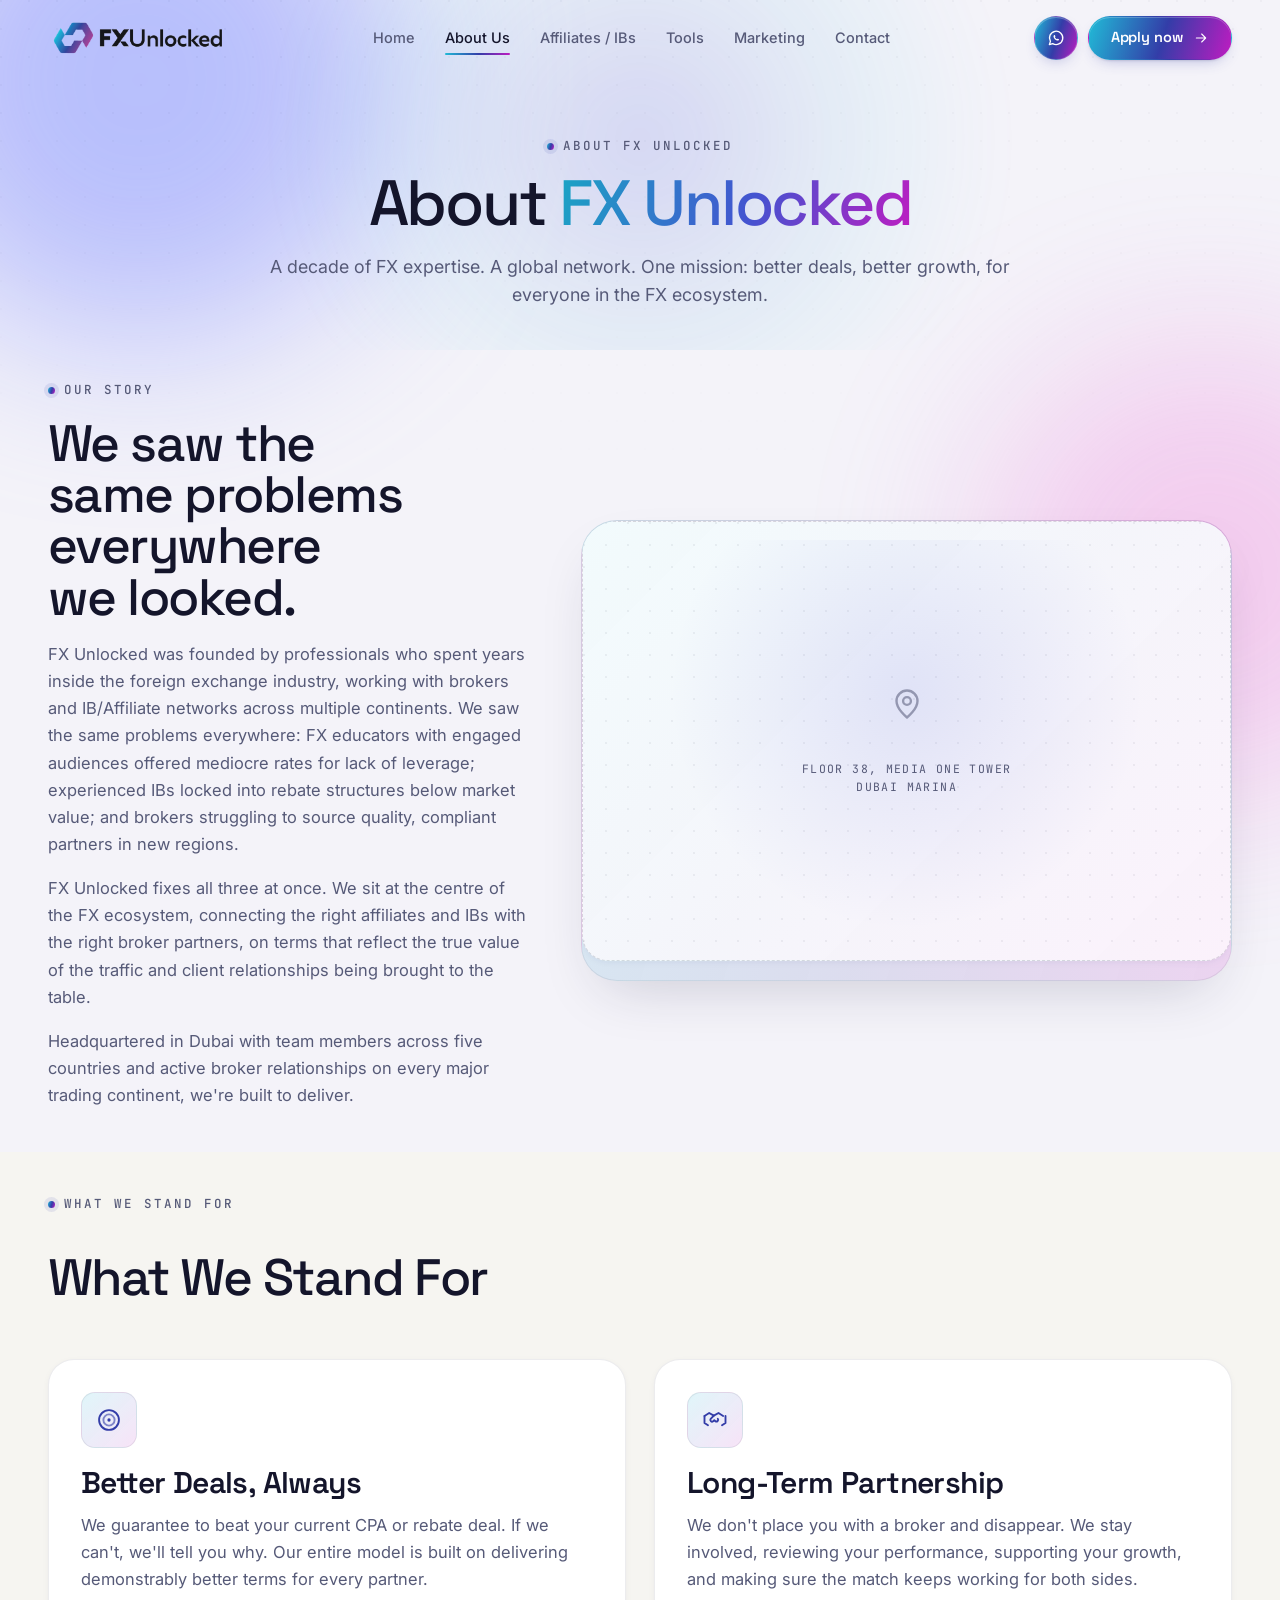
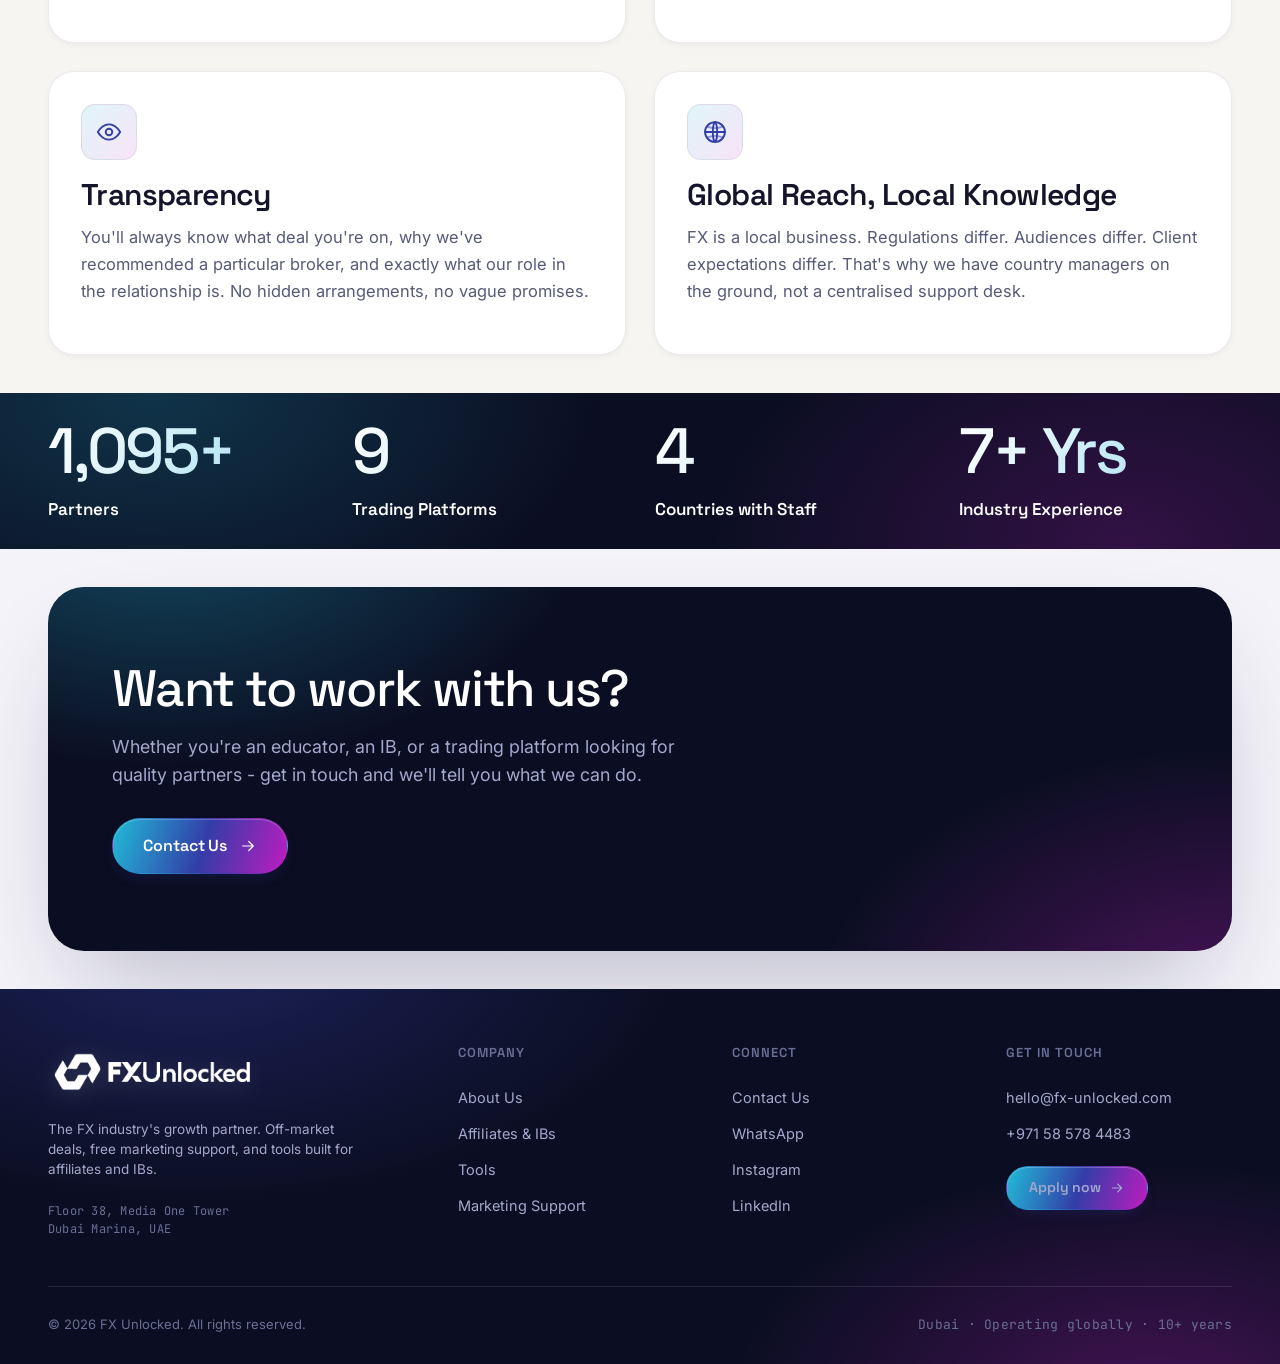
==== about-us.html @ 8e8f8933 "feat: aurora ribbon banner on Affiliates hero + drop Trusted-by marquee Two client requests bundled." ====
<!doctype html>
<html lang="en">
<head>
<meta charset="utf-8" />
<meta name="viewport" content="width=device-width, initial-scale=1" />
<title>About Us | FX Unlocked  -  10+ Years Connecting FX Affiliates with the Right Brokers</title>
<meta name="description" content="Learn about FX Unlocked  -  the team and decade of industry experience behind the fastest-growing FX affiliate and IB network. Based in Dubai. Operating globally." />
<link rel="preconnect" href="https://fonts.googleapis.com" />
<link rel="preconnect" href="https://fonts.gstatic.com" crossorigin />
<link href="https://fonts.googleapis.com/css2?family=Space+Grotesk:wght@400;500;600;700&family=Inter:wght@400;500;600;700&family=JetBrains+Mono:wght@400;500&display=swap" rel="stylesheet" />
<link rel="icon" type="image/svg+xml" href="assets/fx-icon.svg" />
<link rel="icon" type="image/png" sizes="256x256" href="assets/favicon-256.png" />
<link rel="apple-touch-icon" sizes="180x180" href="assets/favicon-apple.png" />
<link rel="stylesheet" href="css/site.css?v=202606111015" />
<link rel="stylesheet" href="css/pages.css?v=202606111015" />
</head>
<body data-page="about">

<div class="stage-bg"></div>
<div class="stage-orb" style="width:520px;height:520px;background:#7d8bff;top:-180px;left:-120px;"></div>
<div class="stage-orb" style="width:460px;height:460px;background:#f06ad6;top:340px;right:-160px;opacity:0.28;"></div>

<header class="page-hero">
  <div class="page-hero-orb"></div>
  <div class="wrap">
    <span class="eyebrow" data-reveal><span class="dot"></span> About FX Unlocked</span>
    <h1 class="h1 text-balance" data-reveal data-reveal-delay="1">About <span class="grad-ink">FX Unlocked</span></h1>
    <p class="lead" data-reveal data-reveal-delay="2">A decade of FX expertise. A global network. One mission: better deals, better growth, for everyone in the FX ecosystem.</p>
  </div>
</header>

<!-- OUR STORY -->
<section class="section tight">
  <div class="wrap split">
    <div data-reveal>
      <span class="eyebrow"><span class="dot"></span> Our Story</span>
      <h2 class="h2 mt-m text-balance">We saw the same problems everywhere we looked.</h2>
      <p class="body mt-m">FX Unlocked was founded by professionals who spent years inside the foreign exchange industry, working with brokers and IB/Affiliate networks across multiple continents. We saw the same problems everywhere: FX educators with engaged audiences offered mediocre rates for lack of leverage; experienced IBs locked into rebate structures below market value; and brokers struggling to source quality, compliant partners in new regions.</p>
      <p class="body mt-s">FX Unlocked fixes all three at once. We sit at the centre of the FX ecosystem, connecting the right affiliates and IBs with the right broker partners, on terms that reflect the true value of the traffic and client relationships being brought to the table.</p>
      <p class="body mt-s">Headquartered in Dubai with team members across five countries and active broker relationships on every major trading continent, we're built to deliver.</p>
    </div>
    <div class="split-visual" data-reveal data-reveal-delay="1">
      <div class="ph"><div><span data-icon="pin"></span><br/>Floor 38, Media One Tower<br/>Dubai Marina</div></div>
    </div>
  </div>
</section>

<!-- VALUES -->
<section class="section" style="background:var(--bg-warm)">
  <div class="wrap">
    <div class="sec-head" data-reveal>
      <span class="eyebrow"><span class="dot"></span> What We Stand For</span>
      <h2 class="h2 mt-m">What We Stand For</h2>
    </div>
    <div class="grid cols-2" id="valueGrid"></div>
  </div>
</section>

<!-- STATS -->
<section class="section stat-band tight">
  <div class="wrap">
    <div class="stat-grid">
      <div class="stat" data-reveal><div class="big"><span data-count="1500" data-suffix="+">1,500+</span></div><div class="lbl">Partners</div></div>
      <div class="stat" data-reveal data-reveal-delay="1"><div class="big"><span data-count="12">12</span></div><div class="lbl">Trading Platforms</div></div>
      <div class="stat" data-reveal data-reveal-delay="2"><div class="big"><span data-count="5">5</span></div><div class="lbl">Countries with Staff</div></div>
      <div class="stat" data-reveal data-reveal-delay="3"><div class="big"><span data-count="10" data-suffix="+ Yrs">10+ Yrs</span></div><div class="lbl">Industry Experience</div></div>
    </div>
  </div>
</section>

<!-- CTA -->
<section class="section">
  <div class="wrap"><div class="cta-banner" data-reveal>
    <h2 class="h2 text-balance" style="max-width:16ch">Want to work with us?</h2>
    <p class="lead mt-m" style="color:var(--dark-mute);max-width:54ch">Whether you're an educator, an IB, or a trading platform looking for quality partners  -  get in touch and we'll tell you what we can do.</p>
    <div class="wrap-row mt-l"><a href="contact.html" class="btn btn-primary btn-lg">Contact Us <span class="ar" data-icon="arrow"></span></a></div>
  </div></div>
</section>

<script src="js/icons.js?v=202606111015"></script>
<script src="js/site.js?v=202606111015"></script>
<script>
window.addEventListener("DOMContentLoaded", () => {
  const values = [
    ["target","Better Deals, Always","We guarantee to beat your current CPA or rebate deal. If we can't, we'll tell you why. Our entire model is built on delivering demonstrably better terms for every partner."],
    ["handshake","Long-Term Partnership","We don't place you with a broker and disappear. We stay involved, reviewing your performance, supporting your growth, and making sure the match keeps working for both sides."],
    ["eye","Transparency","You'll always know what deal you're on, why we've recommended a particular broker, and exactly what our role in the relationship is. No hidden arrangements, no vague promises."],
    ["globe","Global Reach, Local Knowledge","FX is a local business. Regulations differ. Audiences differ. Client expectations differ. That's why we have country managers on the ground, not a centralised support desk."],
  ];
  document.getElementById("valueGrid").innerHTML = values.map((v,i)=>`
    <div class="value-card" data-reveal data-reveal-delay="${i%2?1:0}">
      <div class="icon-tile">${icon(v[0])}</div>
      <h3 class="h3">${v[1]}</h3>
      <p class="body mt-s">${v[2]}</p>
    </div>`).join("");

  document.querySelectorAll("#valueGrid [data-reveal]").forEach(e=>{
    new IntersectionObserver((ents,o)=>ents.forEach(en=>{if(en.isIntersecting){en.target.classList.add("in");o.unobserve(en.target);}}),{threshold:0.1}).observe(e);
  });
});
</script>
</body>
</html>
---- css/site.css ----
/* ============================================================
   FX UNLOCKED — Design System  ·  Light & Airy v5
   Off-white studio stage · cyan→indigo→magenta · gold accent
   ============================================================ */

:root {
  /* ---- Surfaces ---- */
  --bg:        #f4f3f9;   /* primary stage — soft lavender-white */
  --bg-warm:   #f6f5f1;   /* warm paper alt */
  --bg-card:   #ffffff;
  --bg-soft:   #ecebf4;
  --bg-sunk:   #e7e6f1;

  /* ---- Ink ---- */
  --ink:       #14152b;
  --ink-mute:  #565a78;
  --ink-dim:   #9296b3;
  --line:      rgba(20,22,46,0.08);
  --line-2:    rgba(20,22,46,0.14);

  /* ---- Brand spectrum ---- */
  --cyan:    #21bbd7;
  --cyan-2:  #38d6ef;
  --indigo:  #333da8;
  --indigo-2:#4a57d8;
  --magenta: #bf1cc1;
  --magenta-2:#e150e3;
  --gold:    #e7b24e;
  --gold-2:  #f6cf7a;

  --grad:      linear-gradient(108deg, #21bbd7 0%, #333da8 52%, #bf1cc1 100%);
  --grad-rev:  linear-gradient(108deg, #bf1cc1 0%, #333da8 52%, #21bbd7 100%);
  --grad-soft: linear-gradient(108deg, rgba(33,187,215,.14), rgba(51,61,168,.12) 52%, rgba(191,28,193,.14));
  --grad-text: linear-gradient(108deg, #1aa6c4, #4453d0 55%, #bf1cc1);

  /* ---- Signals ---- */
  --pos: #12a06a;
  --neg: #d83a55;

  /* ---- Dark surfaces (stat band, footer) ---- */
  --dark:      #0b0e22;
  --dark-2:    #11142e;
  --dark-ink:  #f4f4fb;
  --dark-mute: #a3a8cc;
  --dark-dim:  #6a6f95;
  --dark-line: rgba(255,255,255,0.10);

  /* ---- Radius ---- */
  --r-xs: 8px;
  --r-s:  12px;
  --r-m:  18px;
  --r-l:  26px;
  --r-xl: 36px;
  --r-pill: 999px;

  /* ---- Elevation (soft, airy, diffuse) ---- */
  --sh-xs: 0 2px 8px -3px rgba(30,32,70,0.10);
  --sh-sm: 0 8px 28px -12px rgba(30,32,70,0.16);
  --sh-md: 0 24px 60px -24px rgba(30,32,70,0.22);
  --sh-lg: 0 50px 110px -34px rgba(30,32,70,0.30);
  --sh-glow: 0 30px 80px -28px rgba(51,61,168,0.40);

  /* ---- Type ---- */
  --display: "Space Grotesk", system-ui, sans-serif;
  --sans:    "Inter", system-ui, sans-serif;
  --mono:    "JetBrains Mono", ui-monospace, monospace;

  /* ---- Layout ---- */
  --maxw: 1380px;
  --gutter: 48px;
  --nav-h: 76px;
}

* { box-sizing: border-box; }
html { scroll-behavior: smooth; }
html, body { margin: 0; padding: 0; }
body {
  font-family: var(--sans);
  background: var(--bg);
  color: var(--ink);
  -webkit-font-smoothing: antialiased;
  text-rendering: optimizeLegibility;
  overflow-x: hidden;
  line-height: 1.5;
}
a { color: inherit; text-decoration: none; }
button { font-family: inherit; cursor: pointer; border: none; background: none; }
img { max-width: 100%; display: block; }
::selection { background: rgba(51,61,168,0.16); }

/* ---- Stage texture: subtle dot grid + ambient orbs ---- */
.stage-bg {
  position: fixed; inset: 0; z-index: -2; pointer-events: none;
  background:
    radial-gradient(circle at 1px 1px, rgba(20,22,46,0.045) 1px, transparent 0);
  background-size: 28px 28px;
  mask-image: linear-gradient(180deg, #000, transparent 60%);
  opacity: 0.7;
}
.stage-orb {
  position: fixed; border-radius: 50%; filter: blur(90px); z-index: -3;
  pointer-events: none; opacity: 0.5;
}

/* ============ LAYOUT ============ */
.wrap { width: 100%; max-width: var(--maxw); margin: 0 auto; padding: 0 var(--gutter); }
@media (max-width: 1080px){ :root { --gutter: 32px; } }
@media (max-width: 760px){ :root { --gutter: 20px; } }
/* Vertical rhythm — tightened 40-45% from the original "art-gallery"
   defaults. The previous 66px sections compounded with .page-hero
   bottom-padding and .mt-l margins to create 100px+ dead zones
   between CTAs and the next section's eyebrow. Cuts here propagate
   to every page without HTML edits. */
.section { padding: 38px 0; position: relative; }
@media (max-width: 820px){ .section { padding: 28px 0; } }
.section.tight { padding: 26px 0; }

/* ============ TYPOGRAPHY ============ */
.eyebrow {
  display: inline-flex; align-items: center; gap: 9px;
  font-family: var(--mono); font-size: 12.5px; font-weight: 500;
  letter-spacing: 0.16em; text-transform: uppercase;
  color: var(--ink-mute);
}
.eyebrow .dot {
  width: 7px; height: 7px; border-radius: 50%;
  background: var(--grad); box-shadow: 0 0 0 4px rgba(51,61,168,0.10);
}
.eyebrow.on-dark { color: var(--dark-mute); }

h1, h2, h3, h4 { font-family: var(--display); font-weight: 500; margin: 0; letter-spacing: -0.03em; line-height: 1.0; color: var(--ink); }
.h-display {
  font-size: clamp(46px, 6.4vw, 92px);
  line-height: 1.08;
  letter-spacing: -0.04em;
  padding-top: 0.08em;
  padding-bottom: 0.08em;
}
.h1 { font-size: clamp(40px, 5vw, 72px); line-height: 0.98; letter-spacing: -0.035em; }
.h2 { font-size: clamp(32px, 4vw, 56px); line-height: 1.0; letter-spacing: -0.03em; }
.h3 { font-size: clamp(22px, 2.4vw, 30px); letter-spacing: -0.02em; font-weight: 600; }
.h4 { font-size: 20px; letter-spacing: -0.015em; font-weight: 600; }
.grad-ink {
  background: var(--grad-text); -webkit-background-clip: text; background-clip: text; color: transparent;
}
.hero-accent {
  display: inline-block;
  font-style: normal;
  font-weight: 500;
  line-height: 1.12;
  padding-bottom: 0.08em;
}
em.accent {
  display: inline-block;
  font-style: italic;
  font-weight: 400;
  line-height: 1.08;
  padding-bottom: 0.12em;
  vertical-align: baseline;
}
.lead { font-size: clamp(17px, 1.4vw, 20px); line-height: 1.6; color: var(--ink-mute); }
.body { font-size: 16.5px; line-height: 1.65; color: var(--ink-mute); }
.small { font-size: 13.5px; color: var(--ink-mute); }
.mono { font-family: var(--mono); letter-spacing: 0.02em; }
.text-balance { text-wrap: balance; }
.text-pretty { text-wrap: pretty; }

/* ============ SECTION HEAD ============ */
.sec-head { max-width: 860px; margin-bottom: 56px; }
.sec-head .eyebrow { margin-bottom: 20px; }
.sec-head p { margin: 20px 0 0; }
.sec-head.center { margin-left: auto; margin-right: auto; text-align: center; }
.sec-head.center .eyebrow { justify-content: center; }

/* ============ BUTTONS (Content Library handoff) ============ */
.btn {
  --btn-h: 44px;
  --btn-px: 22px;
  --btn-fs: 14.5px;
  --btn-gap: 10px;
  position: relative;
  display: inline-flex; align-items: center; justify-content: center; gap: var(--btn-gap);
  height: var(--btn-h); padding: 0 var(--btn-px);
  border-radius: var(--r-pill);
  font-family: var(--display); font-weight: 600; font-size: var(--btn-fs);
  letter-spacing: -0.005em; white-space: nowrap;
  border: 1px solid transparent;
  color: var(--ink);
  cursor: pointer; user-select: none; isolation: isolate;
  transition:
    transform .45s cubic-bezier(.2,.85,.25,1),
    box-shadow .45s cubic-bezier(.2,.85,.25,1),
    background .35s, color .25s, border-color .25s, filter .25s;
}
.btn:active { transition-duration: .08s; transform: translateY(1px) scale(.985); filter: brightness(.96); }
.btn-sm { --btn-h: 36px; --btn-px: 16px; --btn-fs: 13px; --btn-gap: 7px; }
.btn-lg { --btn-h: 56px; --btn-px: 30px; --btn-fs: 16px; --btn-gap: 12px; }
.btn-block { width: 100%; }
.btn > * { position: relative; z-index: 2; }
.btn svg { width: 16px; height: 16px; flex: none; display: block; }
.btn-lg svg { width: 18px; height: 18px; }
.btn-sm svg { width: 14px; height: 14px; }

/* Two-arrow micro-interaction (Linear / Vercel / Mercury style):
   .ar / .arr is a fixed-width slot that hides overflow. Hover slides
   arrow A out the right edge and arrow B in from the left. Reads as
   kinetic forward motion without any wiggle. */
.btn .arr, .btn .ar {
  position: relative; display: inline-block;
  width: 16px; height: 16px; overflow: hidden;
}
.btn-lg .arr, .btn-lg .ar { width: 18px; height: 18px; }
.btn-sm .arr, .btn-sm .ar { width: 14px; height: 14px; }
.btn .arr > *, .btn .ar > * {
  position: absolute; inset: 0; display: block;
  transition: transform .55s cubic-bezier(.65,0,.05,1);
}
.btn .arr .arr-a, .btn .ar .arr-a { transform: translate3d(0,0,0); }
.btn .arr .arr-b, .btn .ar .arr-b { transform: translate3d(-130%,0,0); }
.btn:hover .arr .arr-a, .btn:hover .ar .arr-a { transform: translate3d(130%,0,0); }
.btn:hover .arr .arr-b, .btn:hover .ar .arr-b { transform: translate3d(0,0,0); }
/* arrowUpRight variant: A leaves top-right, B enters from bottom-left */
.btn .arr.up .arr-a, .btn .ar.up .arr-a { transform: translate3d(0,0,0); }
.btn .arr.up .arr-b, .btn .ar.up .arr-b { transform: translate3d(-110%,110%,0); }
.btn:hover .arr.up .arr-a, .btn:hover .ar.up .arr-a { transform: translate3d(110%,-110%,0); }
.btn:hover .arr.up .arr-b, .btn:hover .ar.up .arr-b { transform: translate3d(0,0,0); }

/* PRIMARY · gradient pill with hover sheen */
.btn-primary {
  color: #fff;
  background: var(--grad);
  box-shadow:
    inset 0 1px 0 rgba(255,255,255,0.22),
    0 1px 2px rgba(20,22,46,0.10),
    0 6px 16px -8px rgba(51,61,168,0.45);
}
.btn-primary::before {
  content: ""; position: absolute; inset: 0; border-radius: inherit;
  background: linear-gradient(115deg, transparent 35%, rgba(255,255,255,0.32) 50%, transparent 65%);
  background-size: 220% 100%; background-position: 120% 0;
  transition: background-position 0.9s cubic-bezier(.2,.85,.25,1);
  pointer-events: none; z-index: 1; opacity: 0;
}
.btn-primary:hover {
  transform: translateY(-1px);
  box-shadow:
    inset 0 1px 0 rgba(255,255,255,0.28),
    0 1px 2px rgba(20,22,46,0.12),
    0 10px 24px -8px rgba(51,61,168,0.55);
}
.btn-primary:hover::before { opacity: 1; background-position: -120% 0; }

/* DARK · flat ink */
.btn-dark {
  color: #fff;
  background: var(--ink);
  box-shadow:
    inset 0 1px 0 rgba(255,255,255,0.08),
    0 1px 2px rgba(20,22,46,0.10),
    0 6px 16px -8px rgba(11,14,34,0.45);
}
.btn-dark:hover {
  transform: translateY(-1px);
  background: #1d1f3e;
  box-shadow:
    inset 0 1px 0 rgba(255,255,255,0.10),
    0 1px 2px rgba(20,22,46,0.12),
    0 10px 24px -8px rgba(11,14,34,0.55);
}

/* GHOST · glass */
.btn-ghost {
  color: var(--ink);
  background: rgba(255,255,255,0.55);
  border: 1px solid rgba(20,22,46,0.10);
  backdrop-filter: blur(14px) saturate(1.4);
  -webkit-backdrop-filter: blur(14px) saturate(1.4);
  box-shadow:
    inset 0 1px 0 rgba(255,255,255,0.75),
    0 1px 2px rgba(20,22,46,0.04),
    0 8px 22px -12px rgba(20,22,46,0.18);
}
.btn-ghost:hover {
  transform: translateY(-1.5px);
  background: #fff; border-color: rgba(20,22,46,0.85);
  box-shadow:
    inset 0 1px 0 rgba(255,255,255,1),
    0 2px 4px rgba(20,22,46,0.06),
    0 14px 30px -12px rgba(20,22,46,0.24);
}

/* LIGHT · embossed white */
.btn-light {
  color: var(--indigo);
  background: linear-gradient(180deg, #ffffff 0%, #f3f2f9 100%);
  border: 1px solid rgba(20,22,46,0.06);
  box-shadow:
    inset 0 1px 0 rgba(255,255,255,1),
    inset 0 -1px 0 rgba(20,22,46,0.04),
    0 1px 2px rgba(20,22,46,0.04),
    0 8px 22px -12px rgba(51,61,168,0.20);
}
.btn-light:hover {
  transform: translateY(-1.5px);
  background: linear-gradient(180deg, #ffffff 0%, #ecebf4 100%);
  box-shadow:
    inset 0 1px 0 rgba(255,255,255,1),
    inset 0 -1px 0 rgba(20,22,46,0.06),
    0 2px 4px rgba(20,22,46,0.06),
    0 16px 32px -12px rgba(51,61,168,0.30);
}

/* OUTLINE GRADIENT · animated chromatic border (NEW) */
.btn-outline-grad {
  color: var(--ink);
  background:
    linear-gradient(#fff, #fff) padding-box,
    var(--grad) border-box;
  border: 1px solid transparent;
  box-shadow:
    inset 0 1px 0 rgba(255,255,255,1),
    0 1px 2px rgba(20,22,46,0.04),
    0 8px 22px -12px rgba(51,61,168,0.18);
}
.btn-outline-grad::before {
  content: ""; position: absolute; inset: 0; border-radius: inherit;
  background: conic-gradient(from 0deg, #21bbd7, #333da8, #bf1cc1, #21bbd7);
  filter: blur(8px); opacity: 0; transition: opacity .35s;
  z-index: -1;
}
.btn-outline-grad:hover {
  transform: translateY(-1.5px);
  box-shadow:
    inset 0 1px 0 rgba(255,255,255,1),
    0 2px 4px rgba(20,22,46,0.06),
    0 16px 32px -12px rgba(51,61,168,0.30);
}
.btn-outline-grad:hover::before { opacity: 0.45; }

/* ON DARK · glass on ink */
.btn-on-dark {
  color: #fff;
  background: rgba(255,255,255,0.07);
  border: 1px solid rgba(255,255,255,0.14);
  backdrop-filter: blur(10px);
  -webkit-backdrop-filter: blur(10px);
  box-shadow:
    inset 0 1px 0 rgba(255,255,255,0.10),
    inset 0 -1px 0 rgba(0,0,0,0.18);
}
.btn-on-dark:hover {
  transform: translateY(-1.5px);
  background: rgba(255,255,255,0.14);
  border-color: rgba(255,255,255,0.24);
  box-shadow:
    inset 0 1px 0 rgba(255,255,255,0.20),
    0 10px 28px -10px rgba(0,0,0,0.6);
}

/* LINK · underline wipe (NEW) */
.btn-link {
  height: auto; padding: 4px 0; gap: 8px;
  color: var(--ink); background: transparent;
  border: 0; border-radius: 0; box-shadow: none;
}
.btn-link::after {
  content: ""; position: absolute; left: 0; right: 0; bottom: -2px;
  height: 1.5px; background: currentColor; border-radius: 1px;
  transform-origin: left; transition: transform .45s cubic-bezier(.65,0,.05,1);
}
.btn-link:hover { transform: none; }
.btn-link:hover::after { transform: scaleX(0); transform-origin: right; }
.btn-link:active { transform: none; filter: none; }

/* MAGNETIC · primary that tracks the cursor with a glow follow */
.btn-magnetic { overflow: hidden; }
.btn-magnetic::after {
  content: ""; position: absolute; inset: 0; border-radius: inherit;
  background: radial-gradient(120px circle at var(--mx,50%) var(--my,50%),
                              rgba(255,255,255,0.42), transparent 60%);
  opacity: 0; transition: opacity .35s; pointer-events: none; z-index: 1;
}
.btn-magnetic:hover::after { opacity: 1; }

/* ============ FEATURED CTA (Content Library handoff) ============
   Mega-specimen CTA with trust avatars + checklist. Use on the
   highest-stakes conversion moment of a page. */
.cta-featured {
  display: grid; grid-template-columns: 1.4fr 1fr; gap: 36px;
  background: linear-gradient(180deg, #ffffff 0%, #f8f7fc 100%);
  border: 1px solid var(--line);
  border-radius: var(--r-xl); padding: 44px 48px;
  box-shadow: var(--sh-sm); position: relative; overflow: hidden;
}
.cta-featured::before {
  content: ""; position: absolute; inset: -1px;
  border-radius: inherit; pointer-events: none; z-index: 0;
  background:
    radial-gradient(420px 220px at 92% 18%, rgba(191,28,193,0.10), transparent 60%),
    radial-gradient(420px 220px at 8% 90%, rgba(33,187,215,0.10), transparent 60%);
}
.cta-featured > * { position: relative; z-index: 1; }
@media (max-width: 880px){ .cta-featured { grid-template-columns: 1fr; padding: 32px 28px; gap: 28px; } }
.cta-featured h3 { font-size: clamp(24px, 2.6vw, 32px); line-height: 1.08; letter-spacing: -0.025em; font-weight: 500; }
.cta-featured .trust {
  display: flex; align-items: center; gap: 14px; margin-top: 20px;
  font-family: var(--mono); font-size: 11.5px; letter-spacing: 0.12em; text-transform: uppercase; color: var(--ink-dim);
}
.cta-featured .trust .ava { display: inline-flex; }
.cta-featured .trust .ava span {
  width: 26px; height: 26px; border-radius: 50%;
  border: 2px solid #fff; margin-left: -8px;
  box-shadow: 0 2px 6px rgba(20,22,46,0.10);
}
.cta-featured .trust .ava span:first-child { margin-left: 0; }
.cta-featured .trust .ava span:nth-child(1){ background: linear-gradient(135deg,#ffbf6b,#ff6b6b); }
.cta-featured .trust .ava span:nth-child(2){ background: linear-gradient(135deg,#21bbd7,#4a57d8); }
.cta-featured .trust .ava span:nth-child(3){ background: linear-gradient(135deg,#bf1cc1,#7b5cff); }
.cta-featured .trust .ava span:nth-child(4){ background: linear-gradient(135deg,#1c9b6e,#21bbd7); }
.cta-featured .stack { display: flex; flex-direction: column; gap: 14px; align-items: stretch; justify-content: center; }
.cta-featured .ck { display: flex; align-items: center; gap: 10px; font-size: 13.5px; color: var(--ink-mute); }
.cta-featured .ck svg { width: 16px; height: 16px; color: var(--pos); }

/* ============ PILLS / TAGS / CHIPS ============ */
.pill {
  display: inline-flex; align-items: center; gap: 8px;
  padding: 7px 15px; border-radius: var(--r-pill);
  font-family: var(--mono); font-size: 12px; letter-spacing: 0.05em;
  background: rgba(255,255,255,0.6); border: 1px solid var(--line-2);
  color: var(--ink-mute); backdrop-filter: blur(8px);
}
.tag {
  font-family: var(--mono); font-size: 11px; letter-spacing: 0.12em; text-transform: uppercase;
  padding: 5px 11px; border-radius: var(--r-pill); border: 1px solid var(--line-2); color: var(--ink-mute);
}
.delta { font-family: var(--mono); font-size: 13px; font-weight: 500; display: inline-flex; align-items: center; gap: 5px; }
.delta.pos { color: var(--pos); }
.delta.neg { color: var(--neg); }

/* ============ CARDS ============ */
.card {
  background: var(--bg-card); border: 1px solid var(--line);
  border-radius: var(--r-l); padding: 34px;
  box-shadow: var(--sh-sm);
  transition: transform .35s cubic-bezier(.2,.8,.2,1), box-shadow .35s, border-color .35s;
  position: relative;
}
.card.hover-lift:hover { transform: translateY(-6px); box-shadow: var(--sh-md); border-color: var(--line-2); }

/* glassy variant */
.glass {
  background: rgba(255,255,255,0.62);
  border: 1px solid rgba(255,255,255,0.7);
  backdrop-filter: blur(20px) saturate(1.2);
  box-shadow: var(--sh-md);
}

/* ============ ICON TILE  ·  base + treatment system ============
   Use .icon-tile (legacy) or .tile (new) — both render a 56x56
   placeholder for an icon. The treatment classes (.soft / .solid /
   .grad / .ring / .round and the status variants) compose on top:

     <span class="tile soft" data-icon="deal"></span>     softest, default
     <span class="tile solid" data-icon="rocket"></span>  emphasis
     <span class="tile grad" data-icon="star"></span>     hero feature - ONE PER SECTION
     <span class="tile ring" data-icon="compass"></span>  editorial quiet
     <span class="tile soft round" data-icon="manager"></span>  avatar feel
*/
.icon-tile, .tile {
  width: 56px; height: 56px; border-radius: 14px;
  display: grid; place-items: center; flex: none;
  /* SOFT is the default */
  background: linear-gradient(135deg, rgba(33,187,215,0.14), rgba(191,28,193,0.12));
  color: var(--indigo); border: 1px solid var(--line);
}
.icon-tile svg, .tile svg { width: 28px; height: 28px; }
.icon-tile.round, .tile.round { border-radius: 50%; }
.icon-tile.lg, .tile.lg { width: 72px; height: 72px; border-radius: 18px; }
.tile.lg svg, .icon-tile.lg svg { width: 36px; height: 36px; }
.tile.sm, .icon-tile.sm { width: 40px; height: 40px; border-radius: 10px; }
.tile.sm svg, .icon-tile.sm svg { width: 20px; height: 20px; }

/* TREATMENTS — explicit modifiers override the default soft.
   Both .tile and the legacy .icon-tile pick these up. */
.tile.soft,  .icon-tile.soft  { background: linear-gradient(135deg, rgba(33,187,215,0.14), rgba(191,28,193,0.12)); color: var(--indigo); border: 1px solid var(--line); }
.tile.solid, .icon-tile.solid { background: var(--ink); color: #fff; border-color: transparent; }
.tile.grad,  .icon-tile.grad  { background: var(--grad); color: #fff; border-color: transparent; box-shadow: 0 4px 14px -6px rgba(51,61,168,0.45); }
.tile.ring,  .icon-tile.ring  { background: #fff; color: var(--ink); border: 1.5px solid var(--ink); }

/* STATUS — tint by semantic role */
.tile.success, .icon-tile.success { background: rgba(28,155,110,0.12); color: var(--pos); border-color: rgba(28,155,110,0.18); }
.tile.alert,   .icon-tile.alert   { background: rgba(241,179,64,0.14); color: #b8821f; border-color: rgba(241,179,64,0.24); }
.tile.danger,  .icon-tile.danger  { background: rgba(216,58,85,0.10); color: var(--neg); border-color: rgba(216,58,85,0.20); }

.icon-line svg { width: 100%; height: 100%; display: block; }
.icon-line { color: var(--ink); }

/* ============ FORM ============ */
.field { display: flex; flex-direction: column; gap: 8px; margin-bottom: 16px; }
.field label { font-size: 13px; font-weight: 600; color: var(--ink); }
.field label .req { color: var(--magenta); }
.field input, .field select, .field textarea {
  width: 100%; background: #fff; border: 1.5px solid #e2e2ee;
  border-radius: var(--r-s); padding: 13px 15px;
  color: var(--ink); font-size: 14.5px; font-family: inherit; outline: none;
  transition: border-color .18s, box-shadow .18s;
}
.field textarea { resize: vertical; min-height: 110px; }
.field input::placeholder, .field textarea::placeholder { color: #a3a8bd; }
.field input:focus, .field select:focus, .field textarea:focus {
  border-color: var(--indigo); box-shadow: 0 0 0 4px rgba(51,61,168,0.12);
}
.field select { appearance: none; cursor: pointer;
  background-image: url("data:image/svg+xml;utf8,<svg xmlns='http://www.w3.org/2000/svg' width='12' height='8' viewBox='0 0 12 8' fill='none'><path d='M1 1.5L6 6.5L11 1.5' stroke='%235a5e78' stroke-width='1.5' stroke-linecap='round'/></svg>");
  background-repeat: no-repeat; background-position: right 15px center; padding-right: 38px; }
.field small { color: var(--ink-dim); font-size: 12px; }
.form-row { display: grid; grid-template-columns: 1fr 1fr; gap: 14px; }
@media (max-width: 540px){ .form-row { grid-template-columns: 1fr; } }

/* ============ NAVBAR ============ */
.nav {
  position: fixed; top: 0; left: 0; right: 0; z-index: 200;
  height: var(--nav-h);
  display: flex; align-items: center;
  transition: background .3s, box-shadow .3s, border-color .3s, backdrop-filter .3s, color .25s;
  border-bottom: 1px solid transparent;
}
.nav.scrolled {
  background: rgba(244,243,249,0.82);
  backdrop-filter: blur(18px) saturate(1.3);
  border-bottom: 1px solid var(--line);
}
.nav-inner { display: flex; align-items: center; justify-content: space-between; width: 100%; }
/* Logo wrapper — the full FXUnlocked image (icon + wordmark) is one
   asset so we just size by height and let aspect-ratio handle width.
   flex-shrink: 0 is crucial so the parent .nav-inner (flex row) can
   never crush the logo horizontally when nav-cta gets full. */
.logo {
  display: inline-flex; align-items: center;
  line-height: 0; flex-shrink: 0;
  transition: filter .25s, transform .25s;
}
.logo img {
  height: 38px; width: auto;
  max-width: none; flex-shrink: 0;
  display: block;
  transition: filter .25s;
}
.logo:hover { transform: translateY(-1px); }
.nav-links { display: flex; align-items: center; gap: 30px; font-size: 14.5px; font-weight: 500; }
.nav-links a { color: var(--ink-mute); transition: color .18s; position: relative; }
.nav-links a:hover, .nav-links a.active { color: var(--ink); }
.nav-links a.active::after {
  content: ""; position: absolute; left: 0; right: 0; bottom: -7px; height: 2px;
  background: var(--grad); border-radius: 2px;
}

/* ---- NAV OVER DARK HERO (home only, unscrolled) ----
   The full-bleed video hero makes the default light-themed nav text
   unreadable. While the nav sits over the hero, invert colors to
   white. As soon as the user scrolls past the hero, .scrolled hits
   and the standard light-bg / dark-text nav takes over. */
/* Applies on the homepage AND the affiliates page — both open with a
   dark hero banner that the fixed nav sits over. */
body[data-page="home"] .nav:not(.scrolled),
body[data-page="affiliates"] .nav:not(.scrolled) {
  background: linear-gradient(180deg, rgba(8,10,28,0.55), rgba(8,10,28,0.10) 75%, transparent);
  backdrop-filter: blur(8px) saturate(1.2);
  -webkit-backdrop-filter: blur(8px) saturate(1.2);
}
body[data-page="home"] .nav:not(.scrolled) .logo img,
body[data-page="affiliates"] .nav:not(.scrolled) .logo img {
  /* The wordmark in the logo asset is dark; over the dark hero we
     flatten the whole logo to pure white so both the icon and
     wordmark stay legible. brightness(0) clears all color first,
     then invert(1) lights it up white. */
  filter: brightness(0) invert(1) drop-shadow(0 4px 12px rgba(255,255,255,0.18));
}
body[data-page="home"] .nav:not(.scrolled) .nav-links a,
body[data-page="affiliates"] .nav:not(.scrolled) .nav-links a { color: rgba(255,255,255,0.72); }
body[data-page="home"] .nav:not(.scrolled) .nav-links a:hover,
body[data-page="home"] .nav:not(.scrolled) .nav-links a.active,
body[data-page="affiliates"] .nav:not(.scrolled) .nav-links a:hover,
body[data-page="affiliates"] .nav:not(.scrolled) .nav-links a.active { color: #fff; }
body[data-page="home"] .nav:not(.scrolled) .btn-ghost,
body[data-page="affiliates"] .nav:not(.scrolled) .btn-ghost {
  background: rgba(255,255,255,0.10);
  color: #fff;
  border-color: rgba(255,255,255,0.22);
  backdrop-filter: blur(12px);
}
body[data-page="home"] .nav:not(.scrolled) .btn-ghost:hover,
body[data-page="affiliates"] .nav:not(.scrolled) .btn-ghost:hover {
  background: rgba(255,255,255,0.18);
  border-color: rgba(255,255,255,0.38);
  color: #fff;
}
body[data-page="home"] .nav:not(.scrolled) .nav-toggle,
body[data-page="affiliates"] .nav:not(.scrolled) .nav-toggle {
  color: #fff;
  background: rgba(255,255,255,0.10);
  border-color: rgba(255,255,255,0.18);
}
.nav-cta { display: flex; align-items: center; gap: 10px; }
.nav-toggle { display: none; }

/* ============ WHATSAPP NAV CHIP ============
   Round icon chip in the brand gradient (not WhatsApp green — the
   green looked off against the brand on the dark hero). Opens wa.me
   with a pre-filled text on click. Hidden on mobile per design
   feedback; the menu toggle covers reach on small screens. */
.btn.btn-wa {
  --btn-h: 44px;
  width: 44px; padding: 0;
  background: var(--grad);
  color: #fff;
  border: 1px solid rgba(255,255,255,0.18);
  box-shadow:
    inset 0 1px 0 rgba(255,255,255,0.25),
    0 6px 16px -8px rgba(51,61,168,0.45);
}
.btn.btn-wa svg { width: 20px; height: 20px; }
.btn.btn-wa:hover {
  transform: translateY(-1.5px);
  filter: brightness(1.08);
  box-shadow:
    inset 0 1px 0 rgba(255,255,255,0.30),
    0 10px 24px -8px rgba(191,28,193,0.5);
}
/* Hide WhatsApp chip on mobile (≤1080) — the nav-cta is already busy
   with Apply now + hamburger, and the badge looks awkward squeezed in. */
@media (max-width: 1080px){
  .btn.btn-wa { display: none !important; }
}
@media (max-width: 1080px){
  .nav-links { display: none; }
  /* hide everything in nav-cta EXCEPT the gradient Apply button and the
     WhatsApp chip — both stay one-tap-accessible on phones */
  .nav-cta .btn:not(.btn-primary):not(.btn-wa) { display: none; }
}
@media (max-width: 1080px){
  /* The logo asset is icon + wordmark (4.78:1). Keep aspect ratio — size
     by height only, never set width. */
  .logo img { height: 32px; width: auto; }
}
@media (max-width: 640px){
  .nav { height: 72px; }
  .logo img { height: 28px; width: auto; }   /* small enough that logo + Apply now + menu all fit on 360px */
  .nav-cta .btn-primary { padding: 12px 18px; font-size: 14px; }
}
@media (max-width: 380px){
  .logo img { height: 24px; }
  .nav-cta .btn-primary { padding: 10px 14px; font-size: 13px; }
}

/* ============ FOOTER ============ */
.footer { background: var(--dark); color: var(--dark-mute); padding: 54px 0 30px; position: relative; overflow: hidden; }
.footer::before {
  content: ""; position: absolute; inset: 0;
  background: radial-gradient(700px 360px at 15% -10%, rgba(51,61,168,0.4), transparent 70%),
              radial-gradient(600px 340px at 90% 110%, rgba(191,28,193,0.3), transparent 70%);
  pointer-events: none;
}
.footer .wrap { position: relative; z-index: 1; }
.foot-grid { display: grid; grid-template-columns: 1.6fr 1fr 1fr 1fr; gap: 48px; padding-bottom: 36px; border-bottom: 1px solid var(--dark-line); }
@media (max-width: 880px){ .foot-grid { grid-template-columns: 1fr 1fr; gap: 36px; } }
@media (max-width: 520px){ .foot-grid { grid-template-columns: 1fr; } }
.footer .logo { margin-bottom: 18px; }
.footer .logo img {
  /* Same brightness(0) + invert(1) trick to flip the dark-text logo
     white against the dark footer. */
  filter: brightness(0) invert(1) drop-shadow(0 4px 12px rgba(255,255,255,0.16));
  height: 44px;
}
.foot-col h5 { font-family: var(--display); font-size: 13px; letter-spacing: 0.08em; text-transform: uppercase; color: var(--dark-dim); margin: 0 0 18px; font-weight: 600; }
.foot-col a { display: block; color: var(--dark-mute); padding: 7px 0; font-size: 14.5px; transition: color .18s; }
.foot-col a:hover { color: #fff; }
/* Escape the generic .foot-col a styles for the Apply now CTA. The
   inherited display:block + padding:7px 0 was stretching the button
   to the column width AND adding vertical padding on top of the
   .btn's own padding, which made the text drift left + the gradient
   look "off". Force the standard inline-flex button shape. */
.foot-col a.btn {
  display: inline-flex;
  align-items: center;
  gap: 8px;
  padding: 12px 22px;
  width: auto;
  font-size: 14px;
}
.foot-col a.btn:hover { color: #fff; }
.foot-bottom { display: flex; justify-content: space-between; align-items: center; padding-top: 28px; gap: 16px; flex-wrap: wrap; font-size: 13px; color: var(--dark-dim); }

/* ============ SCROLL REVEAL ============ */
@media (prefers-reduced-motion: no-preference) {
  [data-reveal] { opacity: 0; transform: translateY(26px); transition: opacity .8s cubic-bezier(.2,.8,.2,1), transform .8s cubic-bezier(.2,.8,.2,1); }
  [data-reveal].in { opacity: 1; transform: none; }
  [data-reveal-delay="1"]{ transition-delay: .08s; }
  [data-reveal-delay="2"]{ transition-delay: .16s; }
  [data-reveal-delay="3"]{ transition-delay: .24s; }
  [data-reveal-delay="4"]{ transition-delay: .32s; }
  [data-reveal-delay="5"]{ transition-delay: .40s; }
}

/* ============ MARQUEE ============ */
.marquee { position: relative; overflow: hidden; mask-image: linear-gradient(90deg, transparent, #000 7%, #000 93%, transparent); }
.marquee-track { display: flex; gap: 72px; width: max-content; align-items: center; animation: marquee 38s linear infinite; }
.marquee:hover .marquee-track { animation-play-state: paused; }
@keyframes marquee { from { transform: translateX(0);} to { transform: translateX(-50%);} }

/* ============ DIVIDER GRADIENT LINE ============ */
.hr-grad { height: 1px; border: none; background: linear-gradient(90deg, transparent, var(--line-2), transparent); margin: 0; }

/* ============ UTILITY ============ */
.grid { display: grid; gap: 28px; }
.cols-2 { grid-template-columns: repeat(2,1fr); }
.cols-3 { grid-template-columns: repeat(3,1fr); }
.cols-4 { grid-template-columns: repeat(4,1fr); }
@media (max-width: 980px){ .cols-3, .cols-4 { grid-template-columns: repeat(2,1fr); } }
@media (max-width: 640px){ .cols-2, .cols-3, .cols-4 { grid-template-columns: 1fr; } }
.center { text-align: center; }
/* Margin-top utilities — mt-l + mt-m tightened ~35% to stop them
   stacking with reduced section padding to recreate the old dead
   zone between hero CTAs and the next section. */
.mt-s { margin-top: 14px; } .mt-m { margin-top: 18px; } .mt-l { margin-top: 28px; }
.flex { display: flex; } .items-center { align-items: center; } .gap-s { gap: 10px; } .gap-m { gap: 18px; }
.wrap-row { display: flex; flex-wrap: wrap; gap: 14px; align-items: center; }
.hide-mobile { } @media (max-width: 760px){ .hide-mobile { display: none !important; } }
---- css/pages.css ----
/* ============================================================
   FX UNLOCKED — Page components (sections)
   Builds on site.css tokens.
   ============================================================ */

/* ---- Mobile menu ---- */
.mobile-menu {
  position: fixed; top: var(--nav-h); left: 0; right: 0; z-index: 190;
  background: rgba(244,243,249,0.96); backdrop-filter: blur(18px);
  border-bottom: 1px solid var(--line); padding: 14px var(--gutter) 22px;
  display: flex; flex-direction: column;
  animation: menuIn .25s ease;
}
@keyframes menuIn { from { opacity: 0; transform: translateY(-8px);} to { opacity: 1; transform: none;} }
.mobile-menu a { padding: 14px 0; font-family: var(--display); font-weight: 500; font-size: 18px; border-bottom: 1px solid var(--line); }
.mobile-menu a:last-child { border-bottom: none; }

/* ============ HERO  ·  Full-bleed video bg, exactly 1 viewport ============
   Per design-taste-frontend: asymmetric hero (text left, asset right),
   top-aligned so the headline never clips, min-h: 100dvh equivalent
   for viewport stability on iOS Safari. */
.hero {
  position: relative;
  overflow: hidden;
  padding-top: calc(var(--nav-h) + 28px);
  padding-bottom: 28px;
  height: 100svh;
  /* min-height tuned so the WHOLE hero (eyebrow + H1 + lead + CTAs +
     ticker) lands inside a 720px laptop viewport without overflow */
  min-height: 660px;
  max-height: 100lvh;
  display: flex;
  align-items: flex-start;       /* top-align so tall content never clips at top */
  color: #fff;
}
/* Do NOT positioned .wrap — we want .hero-canvas-wrap (position:absolute)
   to be contained by .hero (which IS positioned) so the video covers the
   ENTIRE hero box including the top padding behind the fixed nav and the
   bottom padding before the next section. */
.hero > .wrap { position: static; }
.hero-grid {
  display: grid;
  grid-template-columns: minmax(0, 1fr);
  align-items: center;
}
.hero-copy { max-width: 720px; position: relative; z-index: 2; }
/* H1 capped at 72px so eyebrow + 3-line H1 + lead + CTAs + ticker all
   fit inside a 720px laptop viewport without overflow */
.hero h1, .hero .h-display {
  margin: 14px 0 0;
  font-size: clamp(38px, 5.2vw, 72px);
  line-height: 1.04;
  color: #fff;
}
.hero .lead {
  margin-top: 18px; max-width: 36rem;
  color: rgba(255,255,255,0.88);
  text-shadow: 0 1px 14px rgba(0,0,0,0.40);
}
.hero .eyebrow { color: rgba(255,255,255,0.78); }
.hero .eyebrow .dot { box-shadow: 0 0 0 4px rgba(255,255,255,0.10); }
.hero-cta { margin-top: 22px; }
@media (max-width: 1000px){
  .hero {
    /* keep height:100svh — first scroll passes the hero on every device */
    min-height: 560px;
    padding-top: calc(var(--nav-h) + 24px);
    padding-bottom: 32px;
    align-items: flex-start;            /* top-align so tall content doesn't clip */
  }
  .hero h1, .hero .h-display {
    font-size: clamp(36px, 9vw, 56px);  /* shrink headline so 4 lines fit */
    line-height: 1.04;
  }
  .hero .lead { margin-top: 16px; font-size: 15px; line-height: 1.55; }
  .hero-cta { margin-top: 20px; }
  .hero .ticker-bar { margin-top: 22px; }
}
@media (max-width: 640px){
  .hero {
    padding-top: calc(var(--nav-h) + 12px);
    padding-bottom: 28px;
    min-height: 540px;
  }
  .hero .lead { max-width: none; }
  .hero-cta .btn { width: 100%; justify-content: center; }
  /* on very small screens the ticker is the lowest-priority element and
     pushing it out of the hero is cleaner than clipping the headline */
  .hero .ticker-bar { display: none; }
}
/* page bg orbs were behind the hero card — kill them inside the hero now
   that the video is the full-bleed stage */
body:has(.hero) > .stage-orb { display: none; }

/* hero visual — full-bleed video stage covering the entire .hero.
   inset:0 with .hero as the positioned ancestor (since .wrap is static)
   means the video fills .hero edge-to-edge AND from the very top of the
   page through the bottom padding, no gaps. z-index 0 sits below the
   hero-copy (z-index 2). */
.hero-canvas-wrap {
  position: absolute !important;
  inset: 0;
  width: auto; height: auto;
  min-height: 0;
  margin: 0; padding: 0;
  z-index: 0;
  opacity: 1 !important;
  transform: none !important;
  pointer-events: none;
}
/* outer halo + inner halo aren't needed at viewport edge */
.hero-canvas-wrap::before,
.hero-halo { display: none !important; }

/* Bring back the mesh blob backdrop ON TOP of the video for perpetual
   ambient motion (per design-taste-frontend §4 "Perpetual Micro-
   Interactions"). Low opacity + screen blend = subtle cyan/magenta
   breathing that adds color motion on top of the tinted video.
   z-index 3 sits ABOVE the tint (z=2) so the blobs are actually
   visible — screen blend means they only brighten, never darken. */
.hero-viz .mesh {
  display: block !important;
  position: absolute;
  border-radius: 50%;
  filter: blur(90px);
  mix-blend-mode: screen;
  will-change: transform;
  z-index: 3;
  pointer-events: none;
}
.hero-viz .mesh-a {
  width: 55%; height: 55%; top: -10%; left: -6%; opacity: 0.30;
  background: radial-gradient(circle, #2ad0ee 0%, transparent 65%);
  animation: meshDrift 24s ease-in-out infinite;
}
.hero-viz .mesh-b {
  width: 50%; height: 50%; top: 20%; right: -10%; opacity: 0.26;
  background: radial-gradient(circle, #ff5acb 0%, transparent 65%);
  animation: meshDrift 28s ease-in-out infinite reverse;
}
.hero-viz .mesh-c {
  width: 42%; height: 42%; bottom: -8%; left: 30%; opacity: 0.20;
  background: radial-gradient(circle, #ffd6f5 0%, transparent 65%);
  animation: meshDrift 32s ease-in-out infinite;
}

.hero-viz {
  position: absolute; inset: 0;
  border-radius: 0;
  box-shadow: none;
  background: var(--dark);
  z-index: 0;
  isolation: isolate;
  overflow: hidden;
}

/* looping motion graphic — fills the hero, no edge mask */
.hero-video {
  position: absolute; inset: 0;
  width: 100%; height: 100%;
  object-fit: cover; object-position: center;
  z-index: 0;
  opacity: 0;
  animation: heroVideoFadeIn 1.6s ease-out 0.3s forwards;
  pointer-events: none;
  will-change: opacity;
}
@keyframes heroVideoFadeIn { to { opacity: 1; } }

/* LIGHTER brand-tinted veil — heavier where the headline lives on the
   left, fading toward translucent on the right so the video actually
   reads through. The horizontal gradient is what saves text contrast
   while letting the motion graphic breathe on the bare side. */
.hero-tint {
  position: absolute; inset: 0; z-index: 2; pointer-events: none;
  background:
    linear-gradient(95deg,
      rgba(6,8,24,0.70) 0%,
      rgba(8,10,28,0.55) 30%,
      rgba(8,10,28,0.28) 65%,
      rgba(8,10,28,0.18) 100%),
    linear-gradient(180deg,
      rgba(8,10,28,0.18) 0%,
      transparent 35%,
      transparent 70%,
      rgba(8,10,28,0.30) 100%),
    radial-gradient(ellipse at 30% 40%, rgba(33,187,215,0.16), transparent 60%),
    radial-gradient(ellipse at 80% 70%, rgba(191,28,193,0.14), transparent 65%);
  mix-blend-mode: normal;
}
@media (max-width: 1000px){
  /* on mobile, headline takes the full width — top-anchored gradient so
     the upper region stays readable while the lower video frame shows */
  .hero-tint {
    background:
      linear-gradient(180deg,
        rgba(6,8,24,0.78) 0%,
        rgba(8,10,28,0.62) 30%,
        rgba(8,10,28,0.38) 65%,
        rgba(8,10,28,0.60) 100%),
      radial-gradient(ellipse at 28% 25%, rgba(33,187,215,0.22), transparent 65%),
      radial-gradient(ellipse at 72% 80%, rgba(191,28,193,0.18), transparent 70%);
  }
}

/* vignette no longer needed — the heavy tint replaces it */
.hero-vignette { display: none; }

/* card-era overlays don't belong on the full-bleed video — kill them
   with a high-specificity selector so they never resurface */
.hero .hc-pricetag,
.hero .fx-chips,
.hero-viz .hc-pricetag,
.hero-viz .fx-chips { display: none !important; }

/* reduced-motion: poster only, no animation, dimmer halo */
@media (prefers-reduced-motion: reduce) {
  .hero-video { animation: none; opacity: 1; }
  .hero-halo { animation: none; opacity: 0.4; }
  .hero-viz .mesh { animation: none; }
}

/* ============================================================
   HERO  ·  Universal full-bleed treatments
   Buttons + ticker chips that need to render on dark video bg.
   ============================================================ */
/* ghost button inverts to glass-on-dark inside the hero */
.hero .btn-ghost {
  background: rgba(255,255,255,0.10);
  color: #fff;
  border-color: rgba(255,255,255,0.22);
  backdrop-filter: blur(12px);
  -webkit-backdrop-filter: blur(12px);
}
.hero .btn-ghost:hover {
  background: rgba(255,255,255,0.18);
  border-color: rgba(255,255,255,0.38);
  color: #fff;
}

/* live ticker — sits at the BOTTOM of the hero-copy under the CTAs as a
   row of currency pair chips. Liquid-glass surface so it reads as part
   of the hero motion without competing with the headline. */
.hero .ticker-bar {
  margin-top: 20px;
  width: fit-content;
  max-width: 100%;
  display: inline-flex; align-items: stretch;
  padding: 4px;
  background: rgba(8,10,28,0.42);
  border: 1px solid rgba(255,255,255,0.10);
  border-radius: var(--r-l);
  backdrop-filter: blur(18px) saturate(1.3);
  -webkit-backdrop-filter: blur(18px) saturate(1.3);
  box-shadow:
    inset 0 1px 0 rgba(255,255,255,0.10),
    inset 0 -1px 0 rgba(0,0,0,0.20),
    0 18px 40px -18px rgba(8,10,28,0.45);
}
.hero .tk {
  display: flex; flex-direction: column; gap: 2px;
  padding: 10px 18px;
  border-right: 1px solid rgba(255,255,255,0.08);
  color: #fff;
}
.hero .tk:last-child { border-right: none; }
.hero .tk .pair { color: rgba(255,255,255,0.58); font-size: 10.5px; letter-spacing: 0.12em; }
.hero .tk .row  { display: flex; align-items: baseline; gap: 10px; }
.hero .tk [data-tk-val] { color: #fff; font-size: 17px; font-family: var(--mono); font-weight: 500; letter-spacing: 0; }
.hero .tk .delta { font-size: 11px; }
.hero .tk .delta.pos { color: #6ef0b8; }
.hero .tk .delta.neg { color: #ff9bb0; }

/* tablet: keep the row, just tighten the chip padding */
@media (max-width: 1000px){
  .hero .ticker-bar { margin-top: 24px; }
  .hero .tk { padding: 9px 14px; }
}
@keyframes meshDrift { 0%,100% { transform: translate(0,0) scale(1);} 33% { transform: translate(14%,-10%) scale(1.12);} 66% { transform: translate(-10%,12%) scale(0.94);} }
.hero-chart { position: absolute; inset: 0; width: 100%; height: 100%; }
@media (prefers-reduced-motion: no-preference) {
  .hc-line { stroke-dasharray: 2200; stroke-dashoffset: 2200; animation: hcDraw 3.4s ease-out .3s forwards, hcFloat 12s ease-in-out 3.7s infinite alternate; }
  .hc-area { opacity: 0; animation: hcFade 1.4s ease-out 2.4s forwards, hcFloat 12s ease-in-out 3.7s infinite alternate; }
}
@keyframes hcDraw { to { stroke-dashoffset: 0; } }
@keyframes hcFade { to { opacity: 1; } }
@keyframes hcFloat { to { transform: translateY(-10px); } }
.hc-pulse { animation: hcPulse 1.6s ease-in-out infinite; }
.hc-pulse-ring { animation: hcRing 1.8s ease-out infinite; transform-origin: 1180px 68px; }
@keyframes hcPulse { 0%,100%{ r:4;} 50%{ r:6;} }
@keyframes hcRing { 0%{ transform: scale(1); opacity: .9;} 100%{ transform: scale(4); opacity: 0;} }
.hero-viz .fx-chips { position: absolute; inset: 0; pointer-events: none; z-index: 3; }
.fx-chip {
  position: absolute; display: inline-flex; align-items: center; gap: 10px;
  padding: 10px 14px; border-radius: var(--r-pill);
  background: rgba(255,255,255,0.16); border: 1px solid rgba(255,255,255,0.3);
  backdrop-filter: blur(10px); font-family: var(--mono); font-size: 12px; color: #fff;
  box-shadow: 0 12px 30px -12px rgba(0,0,0,0.35); white-space: nowrap;
  animation: chipFloat 8s ease-in-out infinite;
}
.fx-chip .fc-pair { font-weight: 600; letter-spacing: 0.04em; }
.fx-chip .fc-up { color: #c0ffe2; font-weight: 600; } .fx-chip .fc-dn { color: #ffd1de; font-weight: 600; }
.fx-chip.c1 { top: 16%; left: 8%; animation-delay: 0s; }
.fx-chip.c2 { top: 52%; right: 8%; animation-delay: 2s; }
.fx-chip.c3 { bottom: 12%; left: 12%; animation-delay: 4s; }
@keyframes chipFloat { 0%,100%{ transform: translateY(0);} 50%{ transform: translateY(-14px);} }
@media (max-width: 1000px){ .hero-canvas-wrap { order: 2; min-height: 360px; } }
@media (max-width: 640px){ .hero-canvas-wrap { min-height: 300px; } }

/* hero chart — premium upgrades */
.viz-slot { padding: 0; overflow: hidden; }
.viz-slot image-slot { border-radius: var(--r-xl); width: 100%; height: 100%; }
.hc-pricetag {
  position: absolute; top: 13%; right: 7%; z-index: 4;
  display: flex; flex-direction: column; gap: 3px;
  padding: 11px 16px; border-radius: 14px;
  background: rgba(255,255,255,0.16); border: 1px solid rgba(255,255,255,0.32);
  backdrop-filter: blur(12px); box-shadow: 0 14px 34px -14px rgba(0,0,0,0.4);
  color: #fff;
}
.hc-pricetag .hc-pt-pair { font-family: var(--mono); font-size: 10.5px; letter-spacing: 0.14em; color: rgba(255,255,255,0.8); }
.hc-pricetag .hc-pt-row { display: flex; align-items: baseline; gap: 9px; }
.hc-pricetag [data-tk-val] { font-family: var(--display); font-weight: 600; font-size: 20px; letter-spacing: -0.02em; }
.hc-pricetag .hc-pt-d { font-family: var(--mono); font-size: 11.5px; color: #c0ffe2; }
.hc-pricetag .hc-pt-d.neg { color: #ffd1de; }
@media (max-width: 1000px){ .hc-pricetag { top: 8%; } }
@media (prefers-reduced-motion: no-preference) {
  .hc-area2 { opacity: 0; animation: hcFade 1.6s ease-out 1.6s forwards, hcFloat 14s ease-in-out 3.2s infinite alternate; }
  .hc-grid line { opacity: 0; animation: hcFade 1s ease-out forwards; }
  .hc-grid line:nth-child(2){ animation-delay: .1s; } .hc-grid line:nth-child(3){ animation-delay: .2s; } .hc-grid line:nth-child(4){ animation-delay: .3s; }
  .hc-vol rect { transform: scaleY(0); transform-origin: bottom; animation: volGrow .7s cubic-bezier(.2,.8,.2,1) forwards; }
  .hc-nodes .hc-node { opacity: 0; animation: nodeIn .5s ease-out forwards; }
  .hc-node.n1 { animation-delay: 1.6s; } .hc-node.n2 { animation-delay: 2.2s; } .hc-node.n3 { animation-delay: 2.8s; }
}
@keyframes volGrow { to { transform: scaleY(1); } }
@keyframes nodeIn { from { opacity: 0; } to { opacity: 1; } }

/* hero ticker */
.ticker-bar {
  margin-top: 44px; display: inline-flex; gap: 0; flex-wrap: wrap;
  background: rgba(255,255,255,0.6); border: 1px solid var(--line);
  border-radius: var(--r-m); padding: 4px; backdrop-filter: blur(10px);
  box-shadow: var(--sh-xs);
}
.tk {
  display: flex; flex-direction: column; gap: 2px; padding: 12px 22px;
  border-right: 1px solid var(--line);
}
.tk:last-child { border-right: none; }
.tk .pair { font-family: var(--mono); font-size: 11.5px; letter-spacing: 0.08em; color: var(--ink-dim); }
.tk .row { display: flex; align-items: baseline; gap: 10px; }
.tk [data-tk-val] { font-family: var(--display); font-weight: 600; font-size: 18px; letter-spacing: -0.02em; }
@media (max-width: 540px){ .tk { padding: 10px 14px; } .tk [data-tk-val]{ font-size: 15px; } }
@media (max-width: 640px){
  .ticker-bar { width: 100%; }
  .tk { flex: 1 1 100%; border-right: none; border-bottom: 1px solid var(--line); }
  .tk:last-child { border-bottom: none; }
}

/* ============ BROKER MARQUEE ============ */
.brokers { padding: 24px 0 8px; }

/* ============ IC PARTNERS · framed showcase band ===================
   Big centered "Proud partners of" eyebrow, MASSIVE logos under it,
   and a hairline divider on TOP and BELOW so the band reads as a
   deliberately framed showcase, not a loose line in the page flow. */
.ic-partners {
  /* Strip padding tightened further per client feedback — the band
     felt like it had "too much grey space around" the logos. Cut
     48 → 28 (−42%) on desktop. Internal label-to-logo gap also
     reduced via .ic-partners .wrap below. */
  padding: 28px 0;
  /* No top border — the hero fades INTO this section via its ::after
     gradient, so a hard 1px line would re-introduce the "wall" we just
     killed. Bottom border keeps the partners strip framed from the
     content below it. */
  border-bottom: 1px solid var(--line);
  text-align: center;
  /* Soft top wash picks up the hero's indigo/magenta aurora at very
     low opacity so brand colour leaks ~200px into this section. Reads
     as one continuous surface with the hero. */
  background:
    radial-gradient(900px 220px at 50% -120px, rgba(120, 60, 180, 0.07), transparent 70%),
    radial-gradient(700px 200px at 30% -80px, rgba(58, 92, 220, 0.05), transparent 70%),
    var(--bg);
}
.ic-partners .wrap {
  /* Gap between "Proud Partners Of" label and the IC logos cut
     44 → 24 (−45%) to match the tighter outer padding. */
  display: flex; flex-direction: column; align-items: center; gap: 24px;
}
.ic-partners-lbl {
  font-family: var(--mono);
  font-size: 14px;
  letter-spacing: 0.24em;
  text-transform: uppercase;
  color: var(--ink-mute);
}
.ic-partners-logos {
  /* Flex (not grid) so the gap below controls the ACTUAL visual
     distance between the two logos. Previous grid 1fr/1fr layout split
     the container into two equal cells and centered each logo inside —
     so on wide viewports the logos drifted ~400px apart even when the
     gap variable was small. Flex with justify-content: center keeps
     them sized to content and only as far apart as the gap dictates. */
  display: flex;
  align-items: center;
  justify-content: center;
  flex-wrap: wrap;
  gap: clamp(40px, 5vw, 96px);
  width: 100%;
  opacity: 0.85;
  transition: opacity .25s;
}
.ic-partners-logos:hover { opacity: 1; }

/* Original brand PNGs (transparent background) — the green-letter
   accent is flattened to grey via grayscale, and brightness drops the
   pure-white wordmarks to a single mid-grey tone so both logos read
   as flat grey marks. No card, no border, no background.
   Default image-rendering — crisp-edges was making them pixelated.
   No hover filter change — user feedback that it read as a 'glare'. */
.ic-logo {
  display: block;
  width: auto;
  /* Bumped from 180 → 220 — slight size up so the partners callout
     reads as more substantial alongside the bigger left/right gap
     reduction. */
  height: 220px;
  max-width: 100%;
  object-fit: contain;
  filter: grayscale(1) brightness(0.55) contrast(1.05);
}
@media (max-width: 1080px){
  .ic-partners { padding: 36px 0; }
  .ic-logo { height: 168px; }
  .ic-partners-logos { gap: clamp(28px, 4vw, 60px); }
  .ic-partners .wrap { gap: 36px; }
}
@media (max-width: 640px){
  /* Stack vertically on phones — flex-direction: column instead of
     the obsolete grid-template-columns override. */
  .ic-partners { padding: 28px 0; }
  .ic-partners-logos {
    flex-direction: column;
    gap: 22px;
    max-width: 360px;
    margin: 0 auto;
  }
  .ic-logo { height: 120px; }
  .ic-partners-lbl { font-size: 12px; letter-spacing: 0.20em; }
  .ic-partners .wrap { gap: 28px; }
}
@media (max-width: 380px){
  .ic-partners-logos { gap: 18px; max-width: 320px; }
  .ic-logo { height: 108px; }
}
.brokers .lbl { text-align: center; margin-bottom: 26px; }
.broker-logo { font-family: var(--display); font-weight: 600; font-size: 23px; letter-spacing: -0.02em; color: var(--ink); opacity: 0.42; transition: opacity .2s; display: flex; align-items: center; gap: 9px; white-space: nowrap; }
.broker-logo:hover { opacity: 0.9; }
.broker-logo .bdot { width: 9px; height: 9px; border-radius: 3px; background: var(--grad); }

/* ============ WHO WE WORK WITH ============ */
.persona { display: flex; flex-direction: column; }
.persona .icon-tile { margin-bottom: 22px; }
.persona h3 { margin-bottom: 12px; }
.persona p { flex: 1; }
.persona .btn { margin-top: 24px; align-self: flex-start; }
.persona .num-badge { position: absolute; top: 26px; right: 30px; font-family: var(--mono); font-size: 12px; color: var(--ink-dim); }

/* ============ FEATURE / ABOUT SPLIT ============ */
/* Map column widened from 1.02fr -> 1.35fr so the world map gets ~57%
   of the row width instead of ~50%. Text is denser, map needs the room
   for continents + city labels (the new LATAM cities especially). */
.split { display: grid; grid-template-columns: minmax(0, 1fr) minmax(0, 1.35fr); gap: clamp(28px, 4vw, 56px); align-items: center; }
@media (max-width: 900px){ .split { grid-template-columns: 1fr; gap: 36px; } }
.split-visual {
  position: relative; border-radius: var(--r-xl); overflow: hidden; min-height: clamp(380px, 36vw, 520px);
  background: var(--grad-soft); border: 1px solid var(--line); box-shadow: var(--sh-md);
}
.about-bullets { list-style: none; padding: 0; margin: 28px 0 0; display: grid; gap: 16px; }
.about-bullets li { display: flex; gap: 14px; align-items: flex-start; }
.about-bullets li .ic { width: 26px; height: 26px; flex: none; color: var(--indigo); }

/* ============ STAT BAND (dark) ============ */
.stat-band { background: var(--dark); color: var(--dark-ink); position: relative; overflow: hidden; }
.stat-band::before {
  content: ""; position: absolute; inset: 0;
  background: radial-gradient(680px 400px at 12% 0%, rgba(33,187,215,0.22), transparent 65%),
              radial-gradient(640px 420px at 88% 100%, rgba(191,28,193,0.22), transparent 65%);
}
.stat-band .wrap { position: relative; z-index: 1; }
.stat-grid { display: grid; grid-template-columns: repeat(4, minmax(0, 1fr)); gap: 30px; }
@media (max-width: 860px){ .stat-grid { grid-template-columns: repeat(2,1fr); gap: 40px 24px; } }
@media (max-width: 520px){ .stat-grid { grid-template-columns: 1fr; } }
.stat .big { font-family: var(--display); font-weight: 500; font-size: clamp(48px, 5vw, 78px); line-height: 1; letter-spacing: -0.04em;
  background: linear-gradient(120deg,#fff,#bfe9f5 60%,#f0b9ef); -webkit-background-clip: text; background-clip: text; color: transparent; }
.stat .lbl { font-family: var(--display); font-weight: 600; font-size: 17px; margin-top: 14px; color: #fff; }
.stat .sup { color: var(--dark-mute); font-size: 14px; margin-top: 8px; line-height: 1.5; }

/* ============ INLINE MAP (about-section split visual) ============
   The map sits inside the right column of the About split. A brand
   halo bleeds outside the card into the cream section bg so the dark
   stage feels like it's emerging from a brand-lit environment rather
   than sitting on top of paper. */
.map-inline {
  position: relative;
  border-radius: var(--r-xl);
  background: transparent;
  border: none;
  box-shadow: none;
  overflow: visible !important;
  isolation: isolate;
  min-height: clamp(420px, 36vw, 540px);
  display: flex; align-items: stretch;
}
.map-inline-halo {
  position: absolute;
  inset: -90px -120px -120px -100px;
  z-index: 0;
  pointer-events: none;
  border-radius: 50%;
  filter: blur(110px);
  opacity: 0.85;
  background:
    radial-gradient(closest-side at 30% 35%, rgba(33,187,215,0.42) 0%, transparent 72%),
    radial-gradient(closest-side at 75% 65%, rgba(74,87,216,0.40) 0%, transparent 75%),
    radial-gradient(closest-side at 55% 92%, rgba(191,28,193,0.32) 0%, transparent 78%);
  mix-blend-mode: multiply;
  animation: mapInlineHaloDrift 24s ease-in-out infinite alternate;
}
@keyframes mapInlineHaloDrift {
  0%   { transform: translate(-1%, 1%) scale(1); }
  100% { transform: translate(2%, -2%) scale(1.05); }
}
.map-inline-stage {
  position: relative; z-index: 1;
  width: 100%;
  /* Aspect ratio tightened 1.94:1 → 1.5:1 (3:2) so the canvas reads
     as a substantial visual block instead of a letterboxed strip.
     Continents + city markers + arcs get more vertical breathing
     room. Adding LATAM (Mexico/São Paulo) needed this — Sydney's
     removal lets us pull the canvas in without losing density. */
  aspect-ratio: 3 / 2;
  border-radius: var(--r-xl);
  overflow: hidden;
  background:
    radial-gradient(1200px 600px at 50% 30%, rgba(33,187,215,0.10), transparent 60%),
    linear-gradient(180deg, #0e1230 0%, #0a0d24 100%);
  border: 1px solid var(--dark-line);
  box-shadow:
    0 30px 80px -30px rgba(11,14,34,0.55),
    0 -30px 90px -30px rgba(33,187,215,0.22),
    0 60px 120px -20px rgba(191,28,193,0.20);
  align-self: center;
}
.map-inline-stage svg { display: block; width: 100%; height: 100%; }
@media (max-width: 900px){
  .map-inline { min-height: 0; }
  .map-inline-halo { inset: -40px -60px -60px -50px; filter: blur(70px); }
}

/* ============ WORLD MAP SECTION ============ */
.map-wrap {
  background: var(--dark); border-radius: var(--r-xl);
  padding: 48px 48px 56px; color: var(--dark-ink); position: relative; overflow: hidden;
  border: 1px solid var(--dark-line);
  box-shadow: var(--sh-md);
}
.map-wrap::before {
  content: ""; position: absolute; inset: 0;
  background:
    radial-gradient(900px 360px at 85% 30%, rgba(191,28,193,0.18), transparent 60%),
    radial-gradient(700px 300px at 12% 80%, rgba(33,187,215,0.18), transparent 60%);
  pointer-events: none;
}
.map-wrap > * { position: relative; z-index: 1; }
.map-head {
  display: grid; grid-template-columns: 1.4fr 1fr; gap: 40px; align-items: end; margin-bottom: 36px;
}
@media (max-width: 900px){ .map-head { grid-template-columns: 1fr; } }
@media (max-width: 640px){ .map-wrap { padding: 30px 22px 36px; } }
.map-head h2 { color: #fff; }
.map-head p { color: var(--dark-mute); margin-top: 18px; max-width: 50ch; }
.map-head .stats { display: flex; gap: 28px; flex-wrap: wrap; }
.map-head .stat-mini { border-left: 1.5px solid var(--dark-line); padding-left: 14px; }
.map-head .stat-mini .v { font-family: var(--display); font-size: 30px; font-weight: 500; color: #fff; letter-spacing: -0.02em; line-height: 1; }
.map-head .stat-mini .l { font-family: var(--mono); font-size: 10.5px; letter-spacing: 0.14em; text-transform: uppercase; color: var(--dark-mute); margin-top: 6px; }

.map-stage {
  /* Mirrors .map-inline-stage — 1.5:1 substantial canvas. */
  position: relative; aspect-ratio: 3 / 2;
  border-radius: var(--r-l); overflow: hidden;
  background:
    radial-gradient(1200px 600px at 50% 30%, rgba(33,187,215,0.08), transparent 60%),
    linear-gradient(180deg, #0e1230 0%, #0a0d24 100%);
  border: 1px solid var(--dark-line);
}
.map-stage svg { display: block; width: 100%; height: 100%; }

/* dot fills + lines */
.map-dot { fill: rgba(140, 158, 220, 0.32); }
.map-dot.hi { fill: rgba(180, 210, 255, 0.65); }
.map-dot.bright { fill: rgba(220, 232, 255, 0.85); }
.map-grid-line { stroke: rgba(255,255,255,0.05); stroke-width: 0.6; fill: none; }

/* ocean stars — twinkling */
.star { fill: rgba(255,255,255,0.55); }
.star.tw { animation: twinkle 3.2s ease-in-out infinite; }
@keyframes twinkle { 0%,100% { opacity: 0.25; } 50% { opacity: 0.95; } }

/* arcs — gradient, fading at endpoints */
.arc {
  fill: none; stroke: url(#arcGradFade); stroke-width: 1.4; stroke-linecap: round; opacity: 0.95;
  stroke-dasharray: 1200; stroke-dashoffset: 1200;
  animation: arcDraw 2.4s cubic-bezier(.4,.0,.2,1) forwards;
}
.arc.a2 { animation-delay: 0.2s; }
.arc.a3 { animation-delay: 0.4s; }
.arc.a4 { animation-delay: 0.6s; }
.arc.a5 { animation-delay: 0.8s; }
@keyframes arcDraw { to { stroke-dashoffset: 0; } }

/* arc travel pulse (chromatic dot moving along the arc) */
.traveler { fill: url(#travelPulse); }

/* CITY MARKERS */
.city { transform-origin: center; }
.city-dot { fill: #fff; }
.city-ring { fill: none; stroke: rgba(255,255,255,0.45); stroke-width: 1; }
.city-glow { fill: url(#cityGlow); opacity: 0.95; }

/* HQ DUBAI — gradient ring + larger glow + dual pulse */
.hq-pulse {
  transform-origin: center; transform-box: fill-box;
  animation: pulseRing 2.8s cubic-bezier(.2,.85,.25,1) infinite;
}
.hq-pulse.delayed { animation-delay: 1.4s; }
@keyframes pulseRing {
  0%   { r: 9;  opacity: 0.75; }
  100% { r: 48; opacity: 0; }
}
.hq-glow { fill: url(#hqGlow); }
.hq-core { fill: url(#hqCore); }
.hq-ring { fill: none; stroke: url(#hqRingGrad); stroke-width: 1.6; opacity: 0.9; }
.hq-ring-spin {
  transform-origin: center; transform-box: fill-box;
  animation: hqSpin 14s linear infinite;
}
@keyframes hqSpin { to { transform: rotate(360deg); } }

/* LABEL BACKGROUNDS — small pill behind text for legibility */
.label-bg {
  fill: rgba(10, 14, 36, 0.72);
  stroke: rgba(255,255,255,0.10); stroke-width: 0.8;
}
.city-label {
  fill: #fff;
  font-family: "Space Grotesk", system-ui, sans-serif;
  font-size: 13px; font-weight: 600; letter-spacing: -0.01em;
}
.city-sub {
  fill: var(--dark-mute);
  font-family: "JetBrains Mono", monospace;
  font-size: 9.5px; letter-spacing: 0.14em; text-transform: uppercase;
}
.label-line { stroke: rgba(255,255,255,0.32); stroke-width: 1; }
.hq-tag {
  fill: #fff; font-family: "JetBrains Mono", monospace;
  font-size: 9.5px; letter-spacing: 0.18em; text-transform: uppercase;
}
.hq-tag-bg { fill: url(#hqTagGrad); }

/* HUD */
.hud-mono {
  fill: rgba(255,255,255,0.42);
  font-family: "JetBrains Mono", monospace;
  font-size: 10px; letter-spacing: 0.18em; text-transform: uppercase;
}

/* legend strip below map */
.map-legend {
  display: grid; grid-template-columns: repeat(6, 1fr); gap: 8px; margin-top: 28px;
}
@media (max-width: 900px){ .map-legend { grid-template-columns: repeat(2, 1fr); } }
.legend-cell {
  background: rgba(255,255,255,0.04); border: 1px solid var(--dark-line);
  border-radius: var(--r-m); padding: 16px 16px 18px;
  display: flex; flex-direction: column; gap: 6px; transition: background .2s, border-color .2s;
}
.legend-cell:hover { background: rgba(255,255,255,0.07); border-color: rgba(255,255,255,0.18); }
.legend-cell .city-name {
  display: flex; align-items: center; gap: 8px;
  font-family: var(--display); font-size: 15px; font-weight: 600; color: #fff;
}
.legend-cell .city-name .pip {
  width: 7px; height: 7px; border-radius: 50%;
  background: var(--grad); box-shadow: 0 0 0 3px rgba(33,187,215,0.18);
}
.legend-cell .city-name .pip.hq { background: #fff; box-shadow: 0 0 0 3px rgba(255,255,255,0.16); }
.legend-cell .city-role { font-family: var(--mono); font-size: 10.5px; letter-spacing: 0.12em; text-transform: uppercase; color: var(--dark-dim); }
.legend-cell .city-meta { font-size: 12.5px; color: var(--dark-mute); margin-top: 2px; }

/* reduced motion — skip the spinning ring and pulse, keep dot map static */
@media (prefers-reduced-motion: reduce) {
  .hq-ring-spin, .hq-pulse, .traveler, .star.tw { animation: none; }
  .arc { animation: none; stroke-dashoffset: 0; }
}

/* ============ HOW IT WORKS ============ */
.steps { display: grid; grid-template-columns: repeat(3,1fr); gap: 28px; position: relative; }
@media (max-width: 860px){ .steps { grid-template-columns: 1fr; } }
.step { position: relative; }
.step .step-n {
  font-family: var(--mono); font-size: 13px; font-weight: 500; letter-spacing: 0.1em;
  display: inline-flex; align-items: center; justify-content: center;
  width: 42px; height: 42px; border-radius: 50%; border: 1.5px solid var(--line-2);
  color: var(--indigo); margin-bottom: 22px; background: var(--bg-card);
}
.step h3 { margin-bottom: 12px; }
.step-line { position: absolute; top: 21px; left: 100%; width: 28px; height: 1.5px;
  background: linear-gradient(90deg, var(--line-2), transparent); }
@media (max-width: 860px){ .step-line { display: none; } }

/* ============ BENEFIT GRID ============ */
.benefit { padding: 30px; border-radius: var(--r-l); border: 1px solid var(--line); background: var(--bg-card); transition: transform .35s cubic-bezier(.2,.8,.2,1), box-shadow .35s, border-color .35s; }
.benefit:hover { transform: translateY(-5px); box-shadow: var(--sh-md); border-color: var(--line-2); }
.benefit .icon-tile { margin-bottom: 20px; }
.benefit h4 { margin-bottom: 10px; }

/* ============ TESTIMONIALS ============ */
.tcard { padding: 36px; border-radius: var(--r-l); border: 1px solid var(--line); background: var(--bg-card); box-shadow: var(--sh-sm); display: flex; flex-direction: column; height: 100%; }
.tcard .q-ic { width: 34px; height: 34px; color: var(--magenta); opacity: 0.65; margin-bottom: 18px; }
.tcard p { font-size: 16px; line-height: 1.65; color: var(--ink); flex: 1; }
.tcard .who { display: flex; align-items: center; gap: 13px; margin-top: 26px; }
.tcard .av { width: 46px; height: 46px; border-radius: 50%; background: var(--grad); display: grid; place-items: center; color: #fff; font-family: var(--display); font-weight: 600; font-size: 17px; }
.tcard .nm { font-weight: 600; font-size: 15px; }
.tcard .rl { font-size: 13px; color: var(--ink-mute); }
.t-scroller { display: grid; grid-auto-flow: column; grid-auto-columns: minmax(360px, 1fr); gap: 24px; overflow-x: auto; scroll-snap-type: x mandatory; padding-bottom: 14px; scrollbar-width: thin; scroll-behavior: smooth; }
.t-scroller > * { scroll-snap-align: start; }
@media (max-width: 640px){ .t-scroller { grid-auto-columns: 86%; } }

/* Header laid out as a flex row so the title sits left, nav buttons
   right. Stacks on phones since the buttons are hidden there anyway
   (native touch swipe is preferred). */
.t-head { display: flex; align-items: flex-end; justify-content: space-between; gap: 24px; flex-wrap: wrap; }
.t-nav { display: inline-flex; gap: 10px; align-self: flex-end; }
@media (max-width: 700px){ .t-nav { display: none; } }

.t-btn {
  width: 46px; height: 46px;
  display: inline-grid; place-items: center;
  border-radius: 999px;
  border: 1px solid var(--line);
  background: var(--bg-card);
  cursor: pointer;
  color: var(--ink);
  transition: transform .18s cubic-bezier(.2,.85,.25,1),
              background .18s, border-color .18s, color .18s, opacity .18s;
}
.t-btn:hover:not(:disabled) {
  background: var(--grad);
  border-color: transparent;
  color: #fff;
  transform: translateY(-1px);
}
.t-btn:active:not(:disabled) { transform: translateY(0); }
.t-btn:disabled { opacity: 0.35; cursor: default; }
.t-btn:focus-visible { outline: 2px solid var(--indigo); outline-offset: 3px; }

/* Inline SVG-free chevron drawn from a border so it inherits color. */
.t-arr {
  width: 10px; height: 10px;
  border-right: 2px solid currentColor;
  border-bottom: 2px solid currentColor;
  transform: rotate(135deg);
  margin-left: 3px;
}
.t-arr.t-arr--right { transform: rotate(-45deg); margin-left: -3px; margin-right: 3px; }

/* ============ CTA BANNER ============ */
.cta-banner { position: relative; overflow: hidden; border-radius: var(--r-xl); padding: clamp(48px, 6vw, 80px) clamp(24px, 5vw, 64px); background: var(--dark); color: #fff; box-shadow: var(--sh-lg); }
.cta-banner::before { content: ""; position: absolute; inset: 0;
  background: radial-gradient(700px 420px at 10% -20%, rgba(33,187,215,0.34), transparent 60%),
              radial-gradient(700px 460px at 100% 120%, rgba(191,28,193,0.36), transparent 60%); }
.cta-banner > * { position: relative; z-index: 1; }
.cta-banner h2 { color: #fff; }
@media (max-width: 700px){ .cta-banner { padding: 36px 28px; } }

/* ============ PAGE HERO (interior pages) ============
   Bottom padding cut 76px → 40px (−47%). The page-hero used to
   compound with the next .section.tight (42px) and any in-hero
   .mt-l (44px) to make a 160px+ vacant strip between the hero CTA
   and the next eyebrow. */
.page-hero { position: relative; padding-top: calc(var(--nav-h) + 56px); padding-bottom: 40px; text-align: center; overflow: hidden; }
.page-hero .wrap { position: relative; z-index: 1; }
.page-hero .lead { margin: 18px auto 0; max-width: 48rem; }
.page-hero .eyebrow { justify-content: center; margin-bottom: 16px; }
.page-hero-orb { position: absolute; top: -120px; left: 50%; transform: translateX(-50%); width: 900px; height: 520px; border-radius: 50%;
  background: radial-gradient(circle, rgba(74,87,216,0.18), rgba(33,187,215,0.06) 45%, transparent 70%); filter: blur(20px); pointer-events: none; }
@media (max-width: 640px){
  .page-hero { padding-top: calc(var(--nav-h) + 32px); padding-bottom: 28px; }
}

/* ============ PAGE HERO — AURORA VARIANT ============
   Dark full-bleed banner that reuses the homepage hero's visual
   language (aurora blobs + flowing ribbons) without the currency
   chips, tickers, or chart. Markup contract:
     .page-hero.page-hero--aurora
       > .ph-aurora (3 spans)
       > svg.ph-flow (#ab1/#ab2/#ab3 paths, driven by aurora-banner.js)
       > .wrap (content — already z-indexed above by base rules) */
.page-hero--aurora {
  background:
    radial-gradient(1100px 700px at 80% 28%, rgba(120, 60, 180, 0.42), transparent 62%),
    radial-gradient(900px 620px at 10% 85%, rgba(58, 92, 220, 0.32), transparent 60%),
    linear-gradient(160deg, #0a0f28 0%, #070a1c 55%, #0a0720 100%);
  isolation: isolate;
  /* Extra bottom padding so the last content row (tab panel copy)
     clears the ::after fade-out band — light grey text over the
     whitened fade was unreadable. */
  padding-bottom: 96px;
}
.page-hero--aurora .page-hero-orb { display: none; } /* lavender orb is for light bg */

/* drifting colour blobs (same palette as the homepage hero) */
.ph-aurora {
  position: absolute; inset: -20%; z-index: 0;
  filter: blur(60px); opacity: 0.55; pointer-events: none;
}
.ph-aurora span { position: absolute; border-radius: 50%; mix-blend-mode: screen; }
.ph-aurora .a1 {
  width: 700px; height: 700px; top: -10%; right: -2%;
  background: radial-gradient(circle, rgba(207,63,214,0.5), transparent 65%);
  animation: phDrift1 24s ease-in-out infinite;
}
.ph-aurora .a2 {
  width: 620px; height: 620px; bottom: -16%; left: 4%;
  background: radial-gradient(circle, rgba(58,92,220,0.5), transparent 65%);
  animation: phDrift2 30s ease-in-out infinite;
}
.ph-aurora .a3 {
  width: 540px; height: 540px; top: 22%; left: 38%;
  background: radial-gradient(circle, rgba(43,198,224,0.35), transparent 65%);
  animation: phDrift1 34s ease-in-out infinite reverse;
}
@keyframes phDrift1 { 0%,100% { transform: translate(0,0) scale(1); } 50% { transform: translate(-50px, 40px) scale(1.1); } }
@keyframes phDrift2 { 0%,100% { transform: translate(0,0) scale(1); } 50% { transform: translate(60px, -30px) scale(0.92); } }

/* flowing ribbons canvas — masked top+bottom so lines dissolve instead
   of cutting at the banner edges (same "no hard ends" rule as the
   homepage hero) */
.ph-flow {
  position: absolute; inset: 0; z-index: 0;
  width: 100%; height: 100%; pointer-events: none;
  -webkit-mask-image: linear-gradient(to bottom, transparent 0%, black 22%, black 72%, transparent 100%);
          mask-image: linear-gradient(to bottom, transparent 0%, black 22%, black 72%, transparent 100%);
}

/* dark-bg text + control overrides */
.page-hero--aurora .h1 { color: #fff; }
.page-hero--aurora .lead { color: #aab0d4; }
.page-hero--aurora .eyebrow { color: rgba(255,255,255,0.78); }
.page-hero--aurora .eyebrow .dot { box-shadow: 0 0 0 4px rgba(255,255,255,0.10); }
.page-hero--aurora .small { color: #aab0d4; }
.page-hero--aurora .tabs { background: rgba(255,255,255,0.07); border-color: rgba(255,255,255,0.14); }
.page-hero--aurora .tab { color: #c6cbe8; }
.page-hero--aurora .tab.active { background: rgba(255,255,255,0.94); color: #14162e; }

/* fade the banner's last 140px into the page bg so the next section
   blends instead of meeting a hard dark wall */
.page-hero--aurora::after {
  content: ""; position: absolute; left: 0; right: 0; bottom: 0;
  height: 140px; z-index: 0; pointer-events: none;
  background: linear-gradient(to bottom, transparent, var(--bg) 100%);
}

/* ============ TABS ============ */
.tabs { display: inline-flex; gap: 4px; padding: 5px; border-radius: var(--r-pill); background: var(--bg-soft); border: 1px solid var(--line); }
.tab { padding: 10px 22px; border-radius: var(--r-pill); font-family: var(--display); font-weight: 600; font-size: 15px; color: var(--ink-mute); transition: all .2s; }
.tab.active { background: var(--bg-card); color: var(--ink); box-shadow: var(--sh-xs); }
[data-panel] { display: none; }
[data-panel].active { display: block; animation: fadeUp .4s ease; }
@keyframes fadeUp { from { opacity: 0; transform: translateY(10px);} to { opacity: 1; transform: none;} }

/* ============ FAQ ACCORDION ============ */
.acc-item { border-bottom: 1px solid var(--line); }
.acc-head { display: flex; align-items: center; justify-content: space-between; gap: 20px; padding: 26px 0; cursor: pointer; text-align: left; width: 100%; }
.acc-head h4 { font-family: var(--display); font-weight: 600; font-size: 19px; letter-spacing: -0.015em; }
.acc-icon { width: 28px; height: 28px; flex: none; border-radius: 50%; border: 1.5px solid var(--line-2); display: grid; place-items: center; transition: transform .3s, background .3s, color .3s; color: var(--ink-mute); }
.acc-icon svg { width: 14px; height: 14px; }
.acc-item.open .acc-icon { transform: rotate(45deg); background: var(--grad); color: #fff; border-color: transparent; }
.acc-body { max-height: 0; overflow: hidden; transition: max-height .4s cubic-bezier(.2,.8,.2,1); }
.acc-item.open .acc-body { max-height: 400px; }
.acc-body p { padding: 0 0 28px; max-width: 70ch; }

/* ============ TOOL SHOWCASE ============ */
.tool-row { display: grid; grid-template-columns: minmax(0, 1fr) minmax(0, 1fr); gap: clamp(32px, 5vw, 64px); align-items: center; }
.tool-row.flip .tool-visual { order: 2; }
@media (max-width: 920px){ .tool-row, .tool-row.flip { grid-template-columns: 1fr; gap: 32px; } .tool-row.flip .tool-visual { order: 0; } }
.tool-visual { position: relative; border-radius: var(--r-l); overflow: hidden; min-height: clamp(340px, 34vw, 420px); background: linear-gradient(160deg, #fff, var(--bg-soft)); border: 1px solid var(--line); box-shadow: var(--sh-md); padding: 28px; }

/* === Real product screenshots — side-by-side alternating layout ===
   The new captures (~1.1:1) work cleanly in a half-width cell, so we
   keep the original 2-column .tool-row grid and let .flip control the
   alternation. Tool 1 (no flip) → text L / shot R.
   Tool 2 (.flip)               → shot L / text R.
   Tool 3 (no flip)             → text L / shot R.
   Previous override forced single-column for 2.6:1 banners that have
   since been swapped out. */
.tool-row.tool-row--shot { /* inherits the base 2-col grid from .tool-row */ }
.tool-row.tool-row--shot.flip .tool-visual { order: 0; }

.tool-visual.tool-visual--shot {
  /* Allow it to grow with the screenshot rather than the rigid 340px
     minimum used for placeholder visuals. */
  min-height: 0;
  /* Removed the dark wrapper (was background: var(--dark) + 1px dark
     border + 16px padding). The new screenshots are full-bleed product
     UI captures that already have their own chrome — wrapping them in
     a black frame made them look stuck inside a tablet bezel against
     the light page bg. They now float cleanly with just a soft shadow
     applied to the IMAGE itself (see .tool-screenshot below). */
  padding: 0;
  background: transparent;
  border: 0;
  box-shadow: none;
  align-self: center;
}
/* Screenshot renders flat — no border-radius, no shadow.
   The rounded corners were anti-aliasing into the warm page bg and
   reading as a thin dark rim, and the drop shadow was reinforcing
   that "framed" look. The capture itself already has its own UI
   chrome (rounded sidebar, cards, etc.), so any extra wrapping
   styling just competes with it. */
.tool-visual.tool-visual--shot .tool-screenshot {
  border-radius: 0;
  box-shadow: none;
}
.tool-screenshot {
  display: block;
  width: 100%;
  height: auto;
  border-radius: calc(var(--r-l) - 6px);
  background: var(--dark);
}
@media (max-width: 640px){
  .tool-visual.tool-visual--shot { padding: 10px; }
}
.tool-list { list-style: none; padding: 0; margin: 24px 0 0; display: grid; gap: 13px; }
.tool-list li { display: flex; gap: 12px; align-items: flex-start; font-size: 15px; color: var(--ink-mute); }
.tool-list li .ic { width: 22px; height: 22px; flex: none; color: var(--pos); margin-top: 1px; }
.tool-badge { display: inline-flex; align-items: center; gap: 8px; padding: 6px 13px; border-radius: var(--r-pill); background: var(--grad-soft); border: 1px solid var(--line); font-family: var(--mono); font-size: 11.5px; letter-spacing: 0.08em; text-transform: uppercase; color: var(--indigo); margin-bottom: 18px; }

/* mini dashboard mock inside tool visual */
.mock { background: #fff; border-radius: var(--r-s); border: 1px solid var(--line); box-shadow: var(--sh-sm); overflow: hidden; }
.mock-bar { display: flex; align-items: center; gap: 6px; padding: 11px 14px; border-bottom: 1px solid var(--line); }
.mock-dot { width: 9px; height: 9px; border-radius: 50%; background: var(--line-2); }
.mock-body { padding: 18px; }
.mini-row { display: flex; align-items: center; justify-content: space-between; padding: 11px 0; border-bottom: 1px solid var(--line); font-size: 13px; }
.mini-row:last-child { border-bottom: none; }
.bar-track { height: 7px; border-radius: 4px; background: var(--bg-soft); overflow: hidden; }
.bar-fill { height: 100%; border-radius: 4px; background: var(--grad); }

/* contact layout */
.contact-grid { display: grid; grid-template-columns: minmax(0, 0.88fr) minmax(0, 1.12fr); gap: clamp(28px, 4vw, 56px); align-items: start; }
@media (max-width: 900px){ .contact-grid { grid-template-columns: 1fr; gap: 32px; } }
.contact-item { display: flex; gap: 16px; align-items: flex-start; padding: 18px 0; border-bottom: 1px solid var(--line); }
.contact-item .icon-tile { width: 46px; height: 46px; flex: none; }
.contact-item .ci-label { font-size: 12.5px; color: var(--ink-dim); font-family: var(--mono); letter-spacing: 0.06em; text-transform: uppercase; }
.contact-item .ci-val { font-weight: 600; font-size: 16px; margin-top: 3px; }
.contact-item.wa { background: linear-gradient(110deg, rgba(18,160,106,0.08), transparent); border-radius: var(--r-s); padding: 18px; border-bottom: 1px solid var(--line); }
@media (max-width: 640px){
  .contact-item { gap: 14px; }
  .contact-item .ci-val { font-size: 15px; }
  .contact-item .ci-val[style] { flex-wrap: wrap; }
}

/* value cards */
.value-card { padding: 32px; border-radius: var(--r-l); background: var(--bg-card); border: 1px solid var(--line); box-shadow: var(--sh-xs); transition: transform .35s, box-shadow .35s; }
.value-card:hover { transform: translateY(-4px); box-shadow: var(--sh-md); }
.value-card .icon-tile { margin-bottom: 20px; }

/* team placeholder cards */
.team-card { border-radius: var(--r-l); overflow: hidden; border: 1px solid var(--line); background: var(--bg-card); box-shadow: var(--sh-sm); }
.team-photo { aspect-ratio: 1/1; background: var(--grad-soft); display: grid; place-items: center; color: var(--ink-dim); }
.team-photo svg { width: 56px; height: 56px; opacity: 0.5; }
.team-info { padding: 22px; }

/* generic image-slot styling — polished empty state, not raw text */
.ph {
  position: relative;
  display: grid; place-items: center;
  color: var(--ink-mute);
  font-family: var(--mono); font-size: 11.5px;
  letter-spacing: 0.12em; text-transform: uppercase;
  text-align: center; height: 100%; min-height: 440px;
  border-radius: var(--r-l);
  border: 1px dashed var(--line-2);
  background:
    linear-gradient(135deg, rgba(33,187,215,0.06) 0%, rgba(51,61,168,0.05) 50%, rgba(191,28,193,0.06) 100%),
    radial-gradient(circle at 1px 1px, rgba(20,22,46,0.06) 1px, transparent 0) 0 0/22px 22px,
    var(--bg-card);
  box-shadow: var(--sh-xs);
  overflow: hidden;
}
.ph::before {
  content: "";
  position: absolute; inset: 18px;
  border-radius: calc(var(--r-l) - 8px);
  background: radial-gradient(circle at 50% 38%, rgba(74,87,216,0.12), transparent 60%);
  pointer-events: none;
}
.ph > div {
  position: relative; z-index: 1;
  display: inline-flex; flex-direction: column; align-items: center; gap: 10px;
  padding: 18px 22px; line-height: 1.6;
}
.ph [data-icon] svg, .ph svg { width: 36px; height: 36px; opacity: 0.55; margin-bottom: 4px; }
image-slot { display: block; }
image-slot[placeholder] { border-radius: var(--r-l); }
.ph svg { width: 40px; height: 40px; opacity: 0.4; margin-bottom: 8px; }
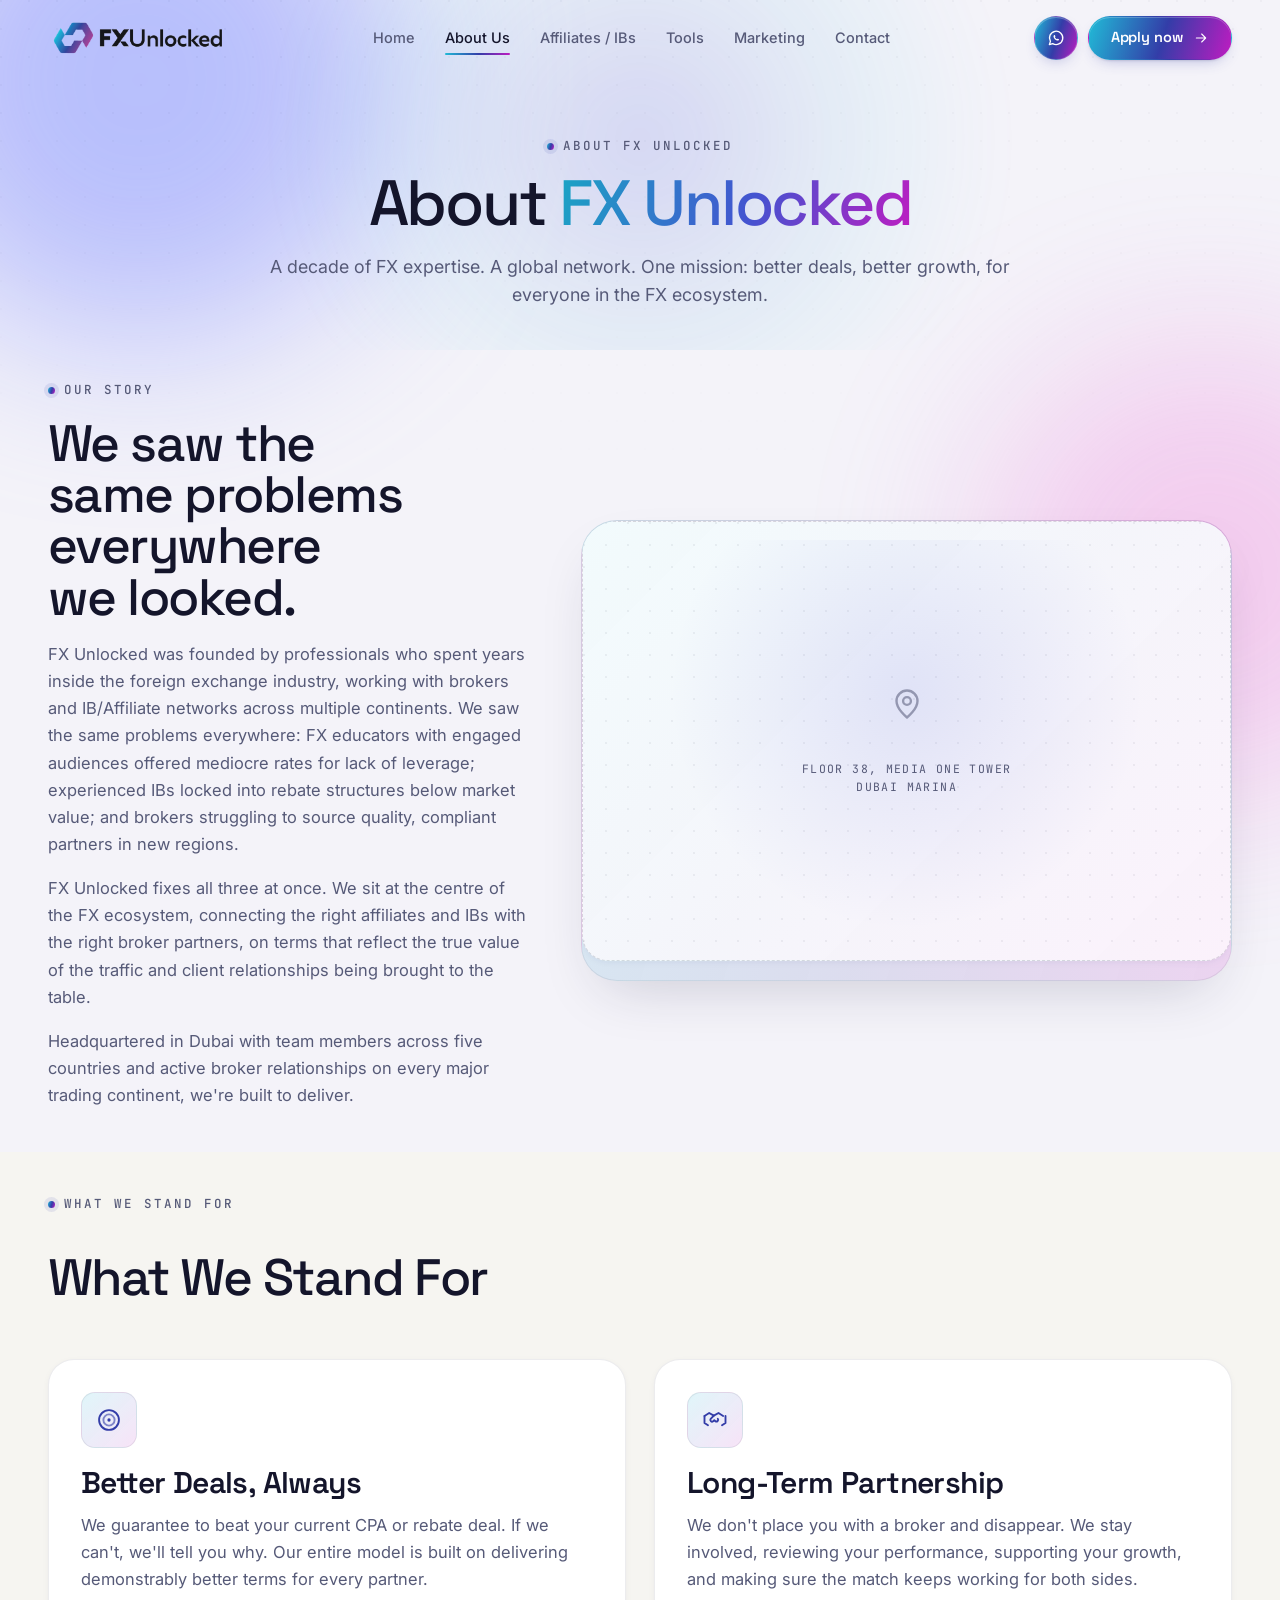
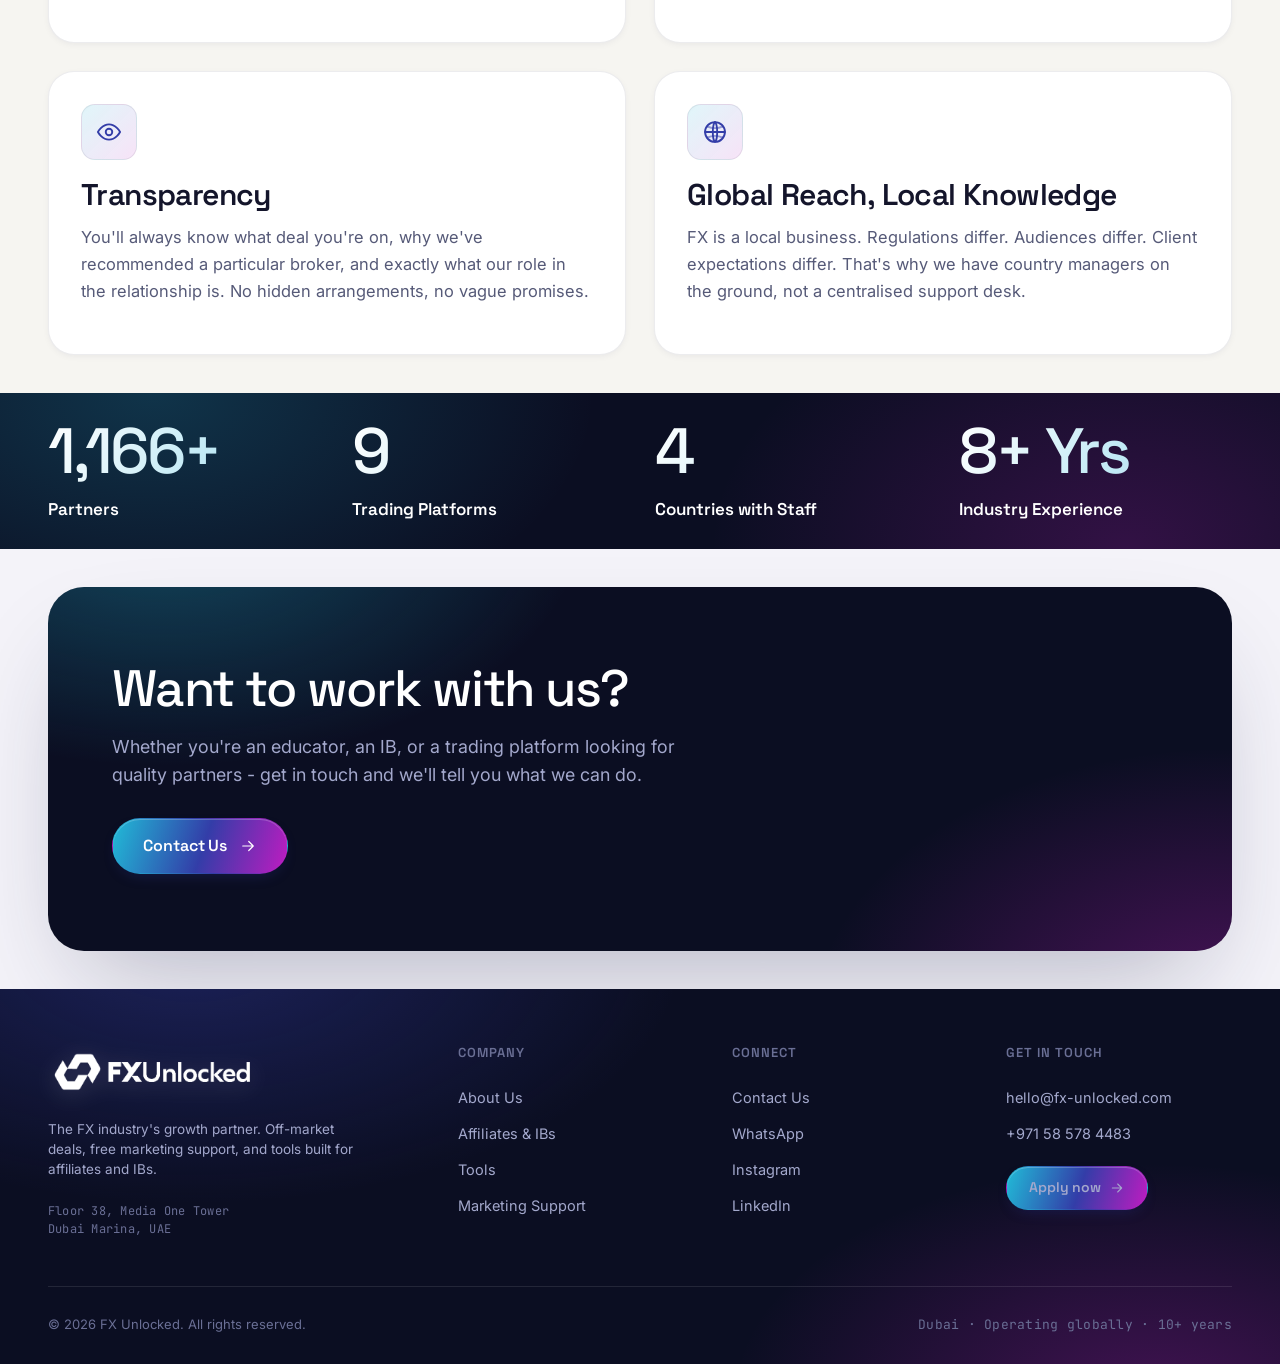
==== commit baa64e48: "style: richer aurora glow on affiliates banner + centre scrim for text Client: background opacity lo" ====
--- a/about-us.html
+++ b/about-us.html
@@ -11,8 +11,8 @@
 <link rel="icon" type="image/svg+xml" href="assets/fx-icon.svg" />
 <link rel="icon" type="image/png" sizes="256x256" href="assets/favicon-256.png" />
 <link rel="apple-touch-icon" sizes="180x180" href="assets/favicon-apple.png" />
-<link rel="stylesheet" href="css/site.css?v=202606111015" />
-<link rel="stylesheet" href="css/pages.css?v=202606111015" />
+<link rel="stylesheet" href="css/site.css?v=202606111200" />
+<link rel="stylesheet" href="css/pages.css?v=202606111200" />
 </head>
 <body data-page="about">
 
@@ -77,8 +77,8 @@
   </div></div>
 </section>
 
-<script src="js/icons.js?v=202606111015"></script>
-<script src="js/site.js?v=202606111015"></script>
+<script src="js/icons.js?v=202606111200"></script>
+<script src="js/site.js?v=202606111200"></script>
 <script>
 window.addEventListener("DOMContentLoaded", () => {
   const values = [
--- a/css/pages.css
+++ b/css/pages.css
@@ -816,32 +816,36 @@
     radial-gradient(900px 620px at 10% 85%, rgba(58, 92, 220, 0.32), transparent 60%),
     linear-gradient(160deg, #0a0f28 0%, #070a1c 55%, #0a0720 100%);
   isolation: isolate;
-  /* Extra bottom padding so the last content row (tab panel copy)
-     clears the ::after fade-out band — light grey text over the
-     whitened fade was unreadable. */
-  padding-bottom: 96px;
-}
+  /* Enough bottom padding that the tab-panel copy sits in the still-dark
+     part of the fade — but no more. The first cut (96px) + a 140px fade
+     stacked into a ~250px washed-out band that read as dead white space. */
+  padding-bottom: 48px;
+}
+@media (max-width: 640px){ .page-hero--aurora { padding-bottom: 36px; } }
 .page-hero--aurora .page-hero-orb { display: none; } /* lavender orb is for light bg */
 
 /* drifting colour blobs (same palette as the homepage hero) */
+/* Aurora presence bumped (opacity .55 → .75, stronger blob alphas)
+   so the banner background reads as a rich glow instead of flat
+   navy — the blobs were getting lost under the blur. */
 .ph-aurora {
   position: absolute; inset: -20%; z-index: 0;
-  filter: blur(60px); opacity: 0.55; pointer-events: none;
+  filter: blur(60px); opacity: 0.75; pointer-events: none;
 }
 .ph-aurora span { position: absolute; border-radius: 50%; mix-blend-mode: screen; }
 .ph-aurora .a1 {
-  width: 700px; height: 700px; top: -10%; right: -2%;
-  background: radial-gradient(circle, rgba(207,63,214,0.5), transparent 65%);
+  width: 760px; height: 760px; top: -10%; right: -2%;
+  background: radial-gradient(circle, rgba(207,63,214,0.62), transparent 66%);
   animation: phDrift1 24s ease-in-out infinite;
 }
 .ph-aurora .a2 {
-  width: 620px; height: 620px; bottom: -16%; left: 4%;
-  background: radial-gradient(circle, rgba(58,92,220,0.5), transparent 65%);
+  width: 680px; height: 680px; bottom: -16%; left: 4%;
+  background: radial-gradient(circle, rgba(58,92,220,0.62), transparent 66%);
   animation: phDrift2 30s ease-in-out infinite;
 }
 .ph-aurora .a3 {
-  width: 540px; height: 540px; top: 22%; left: 38%;
-  background: radial-gradient(circle, rgba(43,198,224,0.35), transparent 65%);
+  width: 600px; height: 600px; top: 22%; left: 38%;
+  background: radial-gradient(circle, rgba(43,198,224,0.45), transparent 66%);
   animation: phDrift1 34s ease-in-out infinite reverse;
 }
 @keyframes phDrift1 { 0%,100% { transform: translate(0,0) scale(1); } 50% { transform: translate(-50px, 40px) scale(1.1); } }
@@ -853,27 +857,37 @@
 .ph-flow {
   position: absolute; inset: 0; z-index: 0;
   width: 100%; height: 100%; pointer-events: none;
-  -webkit-mask-image: linear-gradient(to bottom, transparent 0%, black 22%, black 72%, transparent 100%);
-          mask-image: linear-gradient(to bottom, transparent 0%, black 22%, black 72%, transparent 100%);
+  /* Ribbons soften at the very top + bottom edges only — the banner
+     itself ends on a clean line, so the lines just shouldn't be cut
+     mid-stroke by it. */
+  -webkit-mask-image: linear-gradient(to bottom, transparent 0%, black 22%, black 86%, transparent 100%);
+          mask-image: linear-gradient(to bottom, transparent 0%, black 22%, black 86%, transparent 100%);
+}
+
+/* Centre scrim — dims the glow + ribbons exactly behind the text
+   column so copy stays readable over the brighter aurora; edges of
+   the banner keep their full colour. Paints above .ph-aurora and
+   .ph-flow (same z-index, later in paint order), below .wrap (z 1). */
+.page-hero--aurora::after {
+  content: ""; position: absolute; inset: 0; z-index: 0; pointer-events: none;
+  background: radial-gradient(880px 480px at 50% 46%, rgba(7,10,28,0.58), transparent 72%);
 }
 
 /* dark-bg text + control overrides */
 .page-hero--aurora .h1 { color: #fff; }
-.page-hero--aurora .lead { color: #aab0d4; }
-.page-hero--aurora .eyebrow { color: rgba(255,255,255,0.78); }
+.page-hero--aurora .lead { color: #c2c8e6; }
+.page-hero--aurora .eyebrow { color: rgba(255,255,255,0.82); }
 .page-hero--aurora .eyebrow .dot { box-shadow: 0 0 0 4px rgba(255,255,255,0.10); }
-.page-hero--aurora .small { color: #aab0d4; }
+.page-hero--aurora .small { color: #b9bfdd; }
 .page-hero--aurora .tabs { background: rgba(255,255,255,0.07); border-color: rgba(255,255,255,0.14); }
 .page-hero--aurora .tab { color: #c6cbe8; }
 .page-hero--aurora .tab.active { background: rgba(255,255,255,0.94); color: #14162e; }
 
-/* fade the banner's last 140px into the page bg so the next section
-   blends instead of meeting a hard dark wall */
-.page-hero--aurora::after {
-  content: ""; position: absolute; left: 0; right: 0; bottom: 0;
-  height: 140px; z-index: 0; pointer-events: none;
-  background: linear-gradient(to bottom, transparent, var(--bg) 100%);
-}
+/* No white fade-out at the bottom — both fade attempts (140px and
+   90px) read as a foggy washed band creeping into the dark banner.
+   The banner now ends on a clean edge; the ribbons dissolve via
+   their own mask just before it, and the light section below starts
+   with its normal padding. Simple, intentional contrast. */
 
 /* ============ TABS ============ */
 .tabs { display: inline-flex; gap: 4px; padding: 5px; border-radius: var(--r-pill); background: var(--bg-soft); border: 1px solid var(--line); }
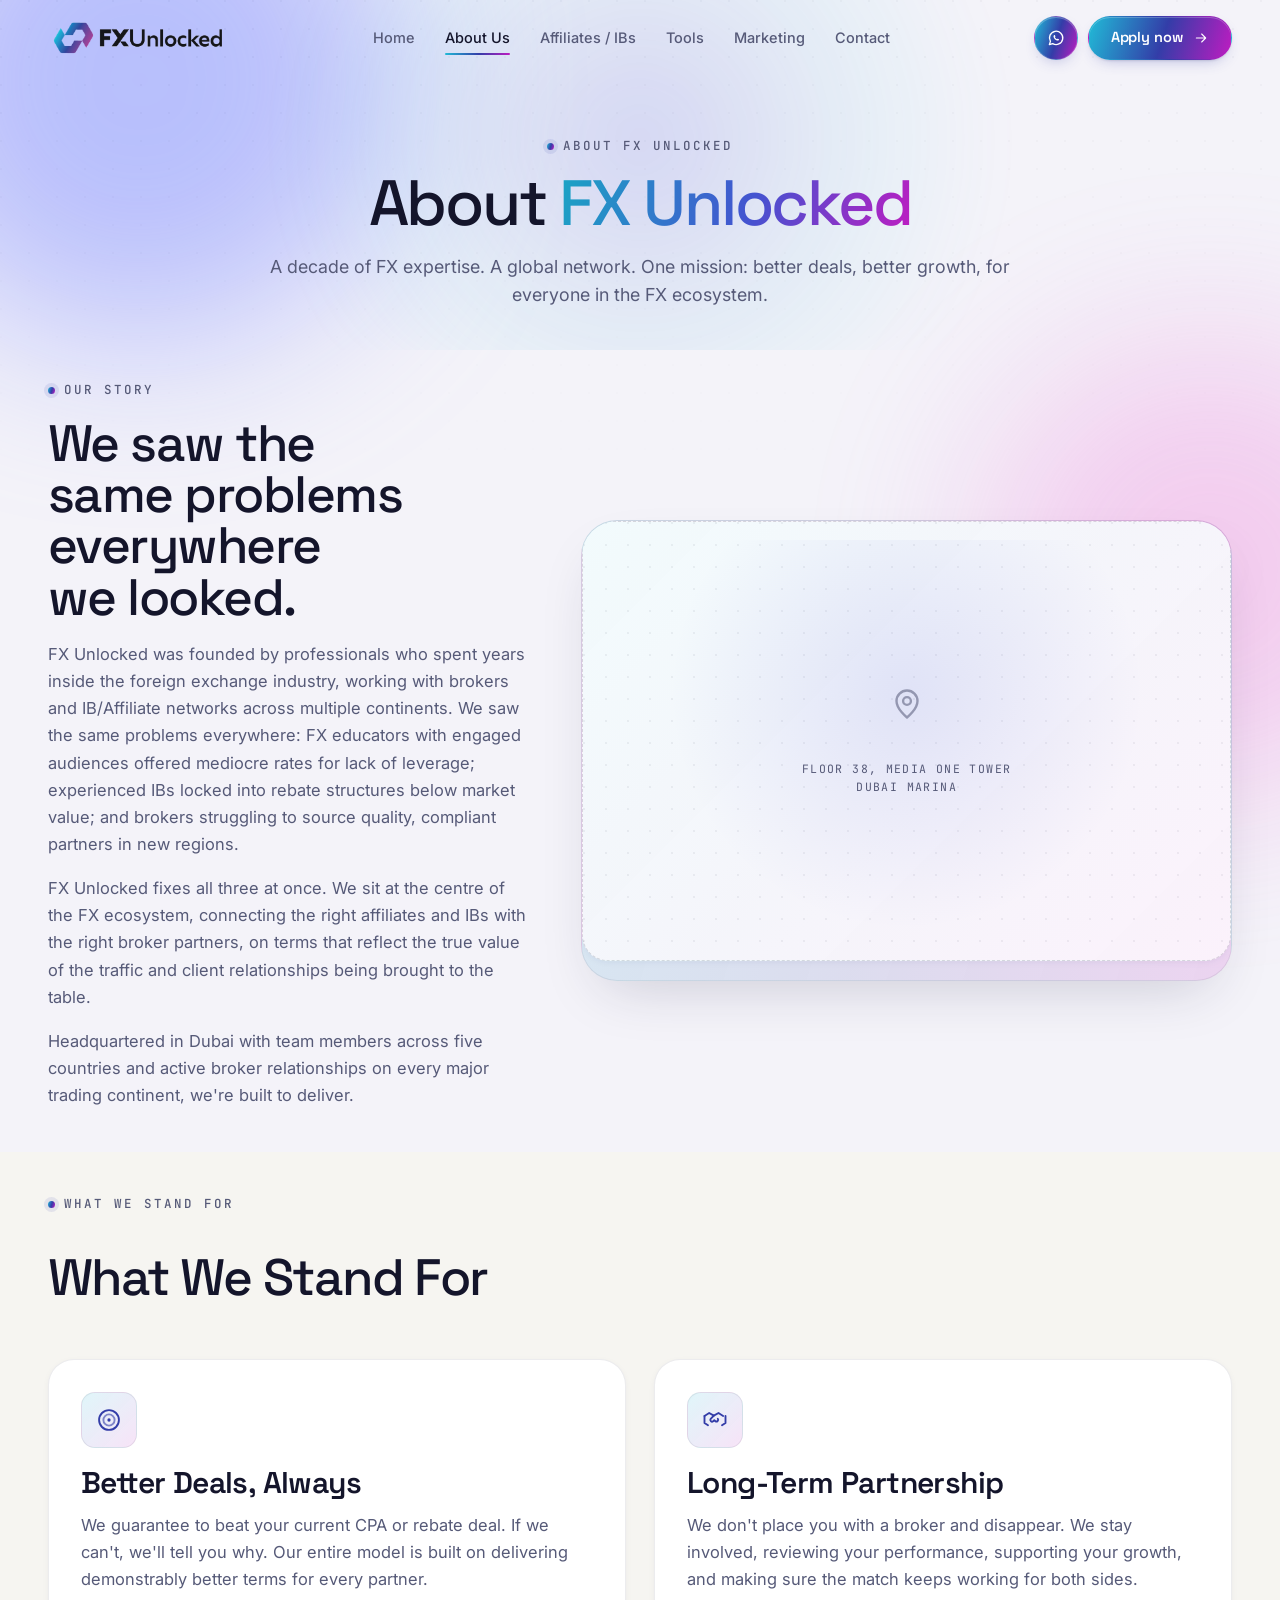
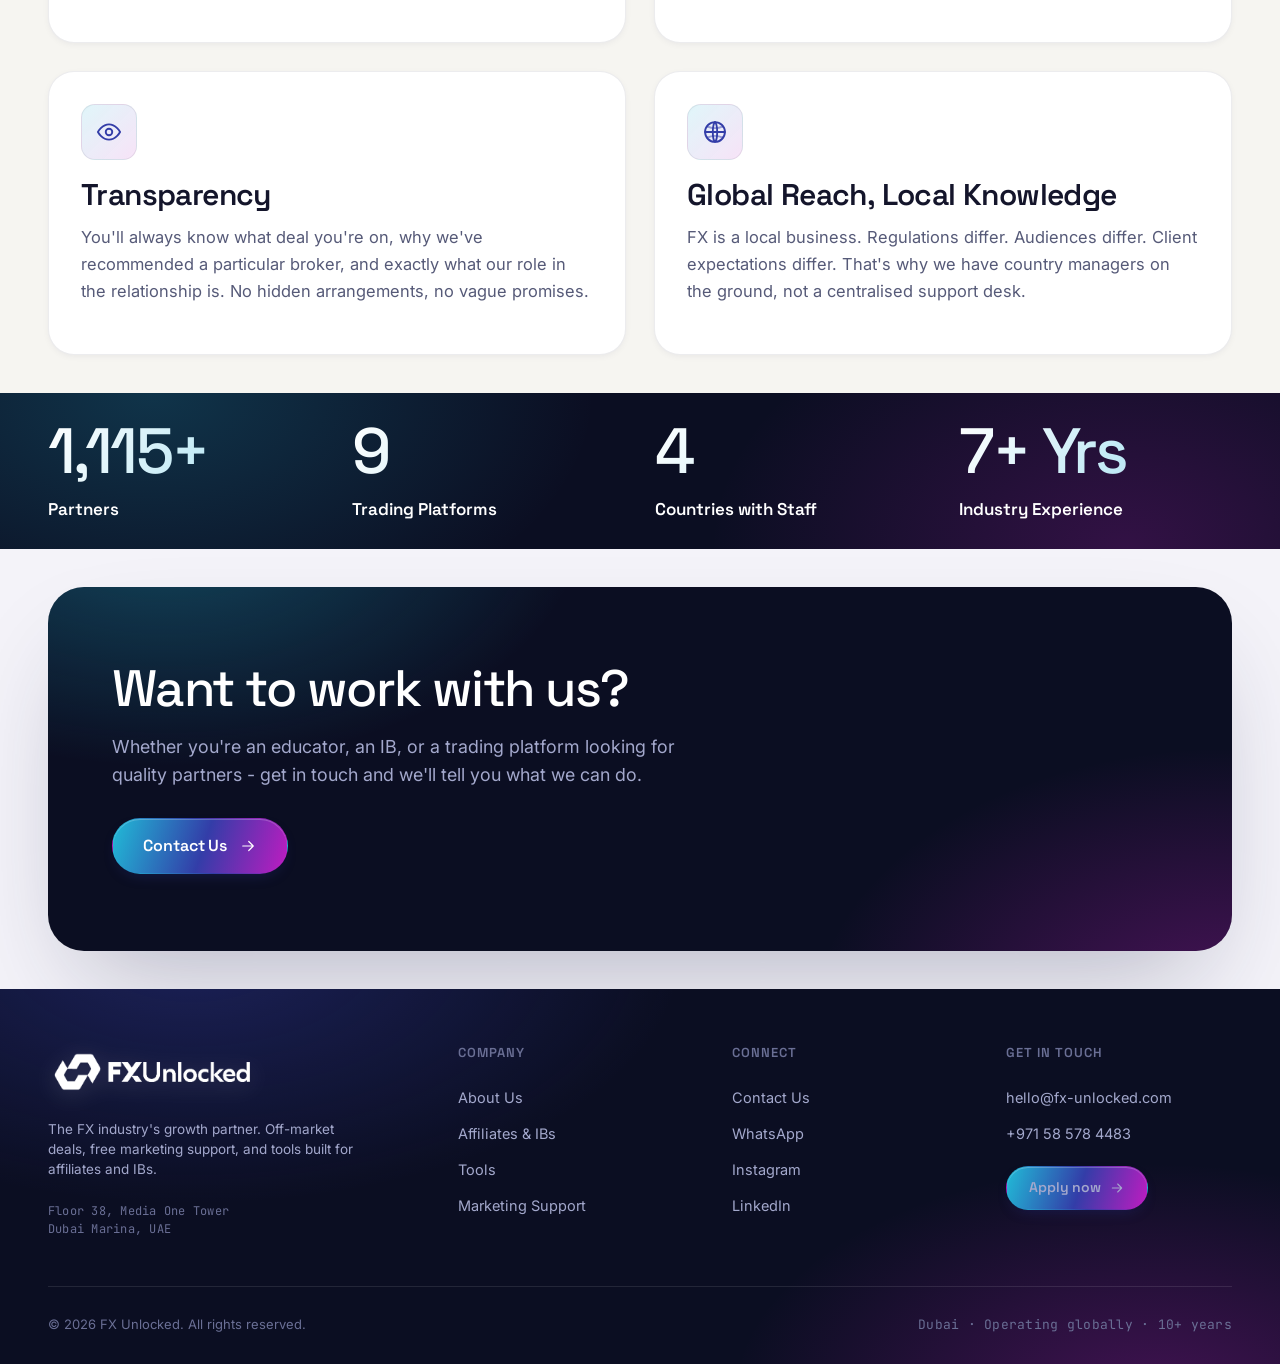
==== commit 6c1c3dce: "content: 7 client edits — Rebate/Hybrid headline, IB-first tabs, copy syncs, CRM section All seven v" ====
--- a/about-us.html
+++ b/about-us.html
@@ -11,8 +11,8 @@
 <link rel="icon" type="image/svg+xml" href="assets/fx-icon.svg" />
 <link rel="icon" type="image/png" sizes="256x256" href="assets/favicon-256.png" />
 <link rel="apple-touch-icon" sizes="180x180" href="assets/favicon-apple.png" />
-<link rel="stylesheet" href="css/site.css?v=202606111200" />
-<link rel="stylesheet" href="css/pages.css?v=202606111200" />
+<link rel="stylesheet" href="css/site.css?v=202606111300" />
+<link rel="stylesheet" href="css/pages.css?v=202606111300" />
 </head>
 <body data-page="about">
 
@@ -77,8 +77,8 @@
   </div></div>
 </section>
 
-<script src="js/icons.js?v=202606111200"></script>
-<script src="js/site.js?v=202606111200"></script>
+<script src="js/icons.js?v=202606111300"></script>
+<script src="js/site.js?v=202606111300"></script>
 <script>
 window.addEventListener("DOMContentLoaded", () => {
   const values = [
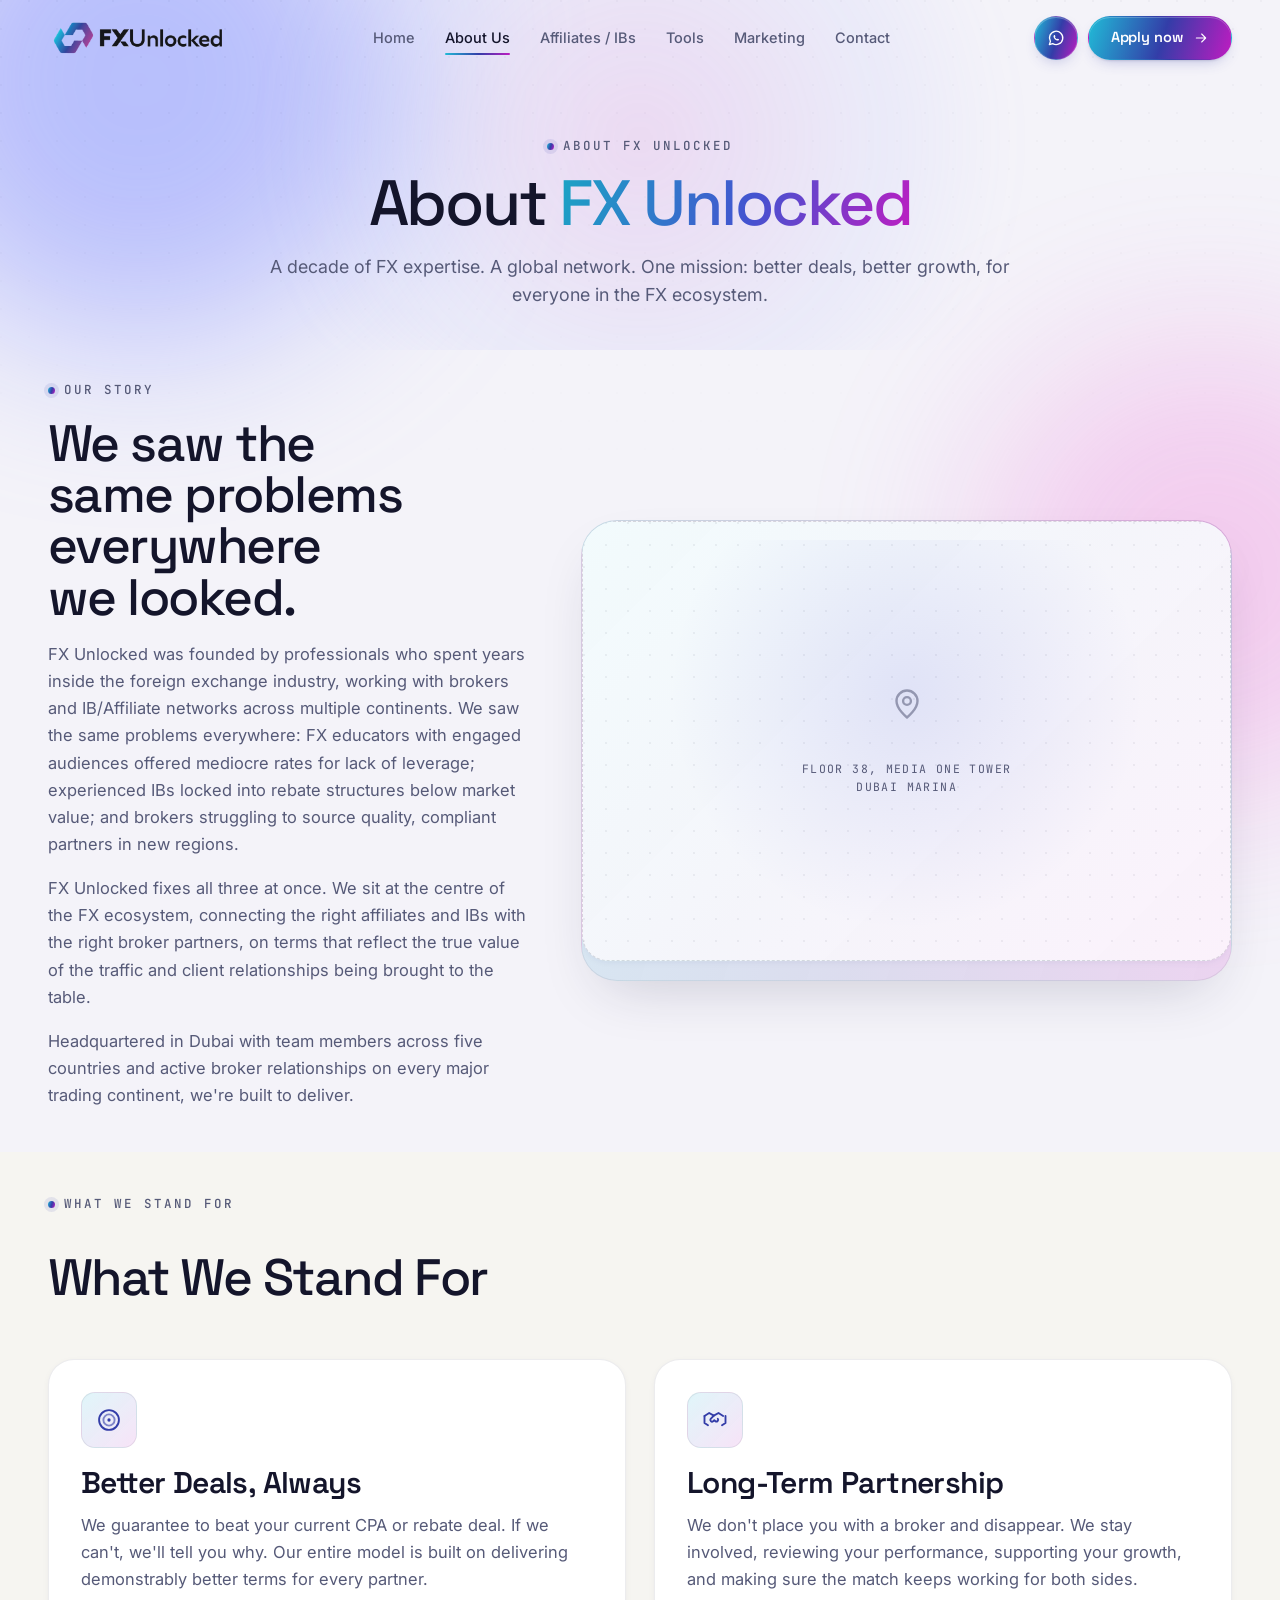
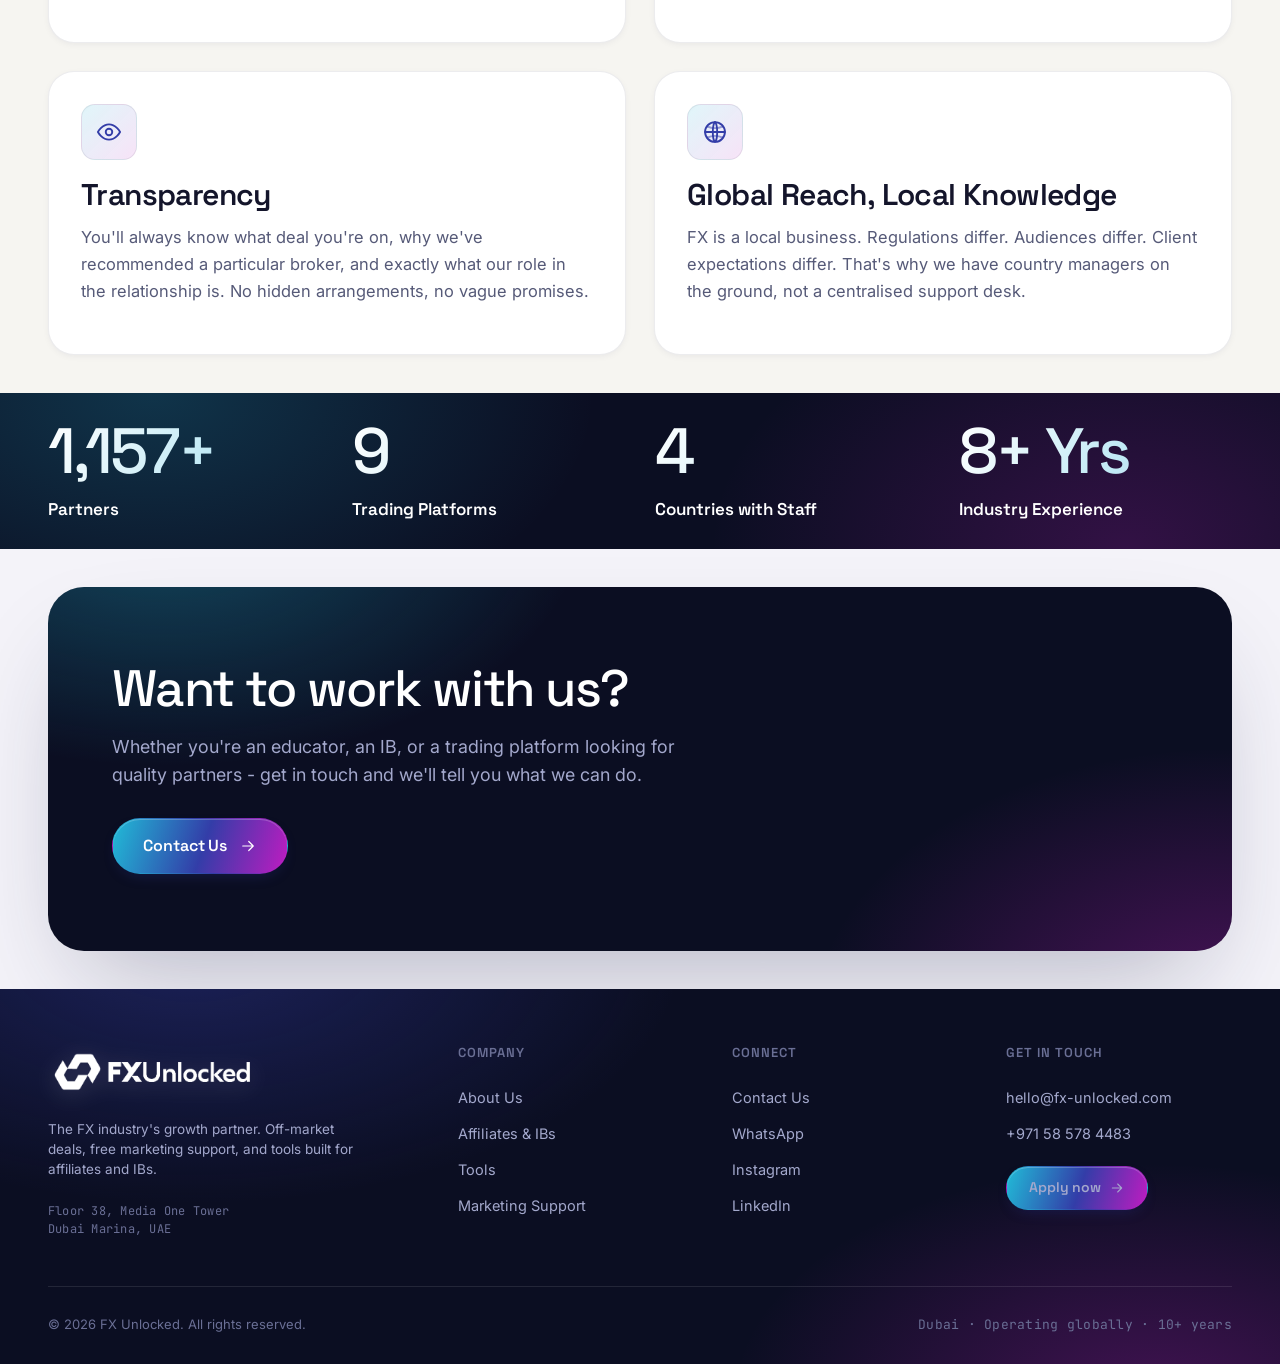
==== commit ab1b84c4: "style: blush-purple ambient wash in the flat corners (home partners/Who + about hero) Client feedbac" ====
--- a/about-us.html
+++ b/about-us.html
@@ -8,11 +8,11 @@
 <link rel="preconnect" href="https://fonts.googleapis.com" />
 <link rel="preconnect" href="https://fonts.gstatic.com" crossorigin />
 <link href="https://fonts.googleapis.com/css2?family=Space+Grotesk:wght@400;500;600;700&family=Inter:wght@400;500;600;700&family=JetBrains+Mono:wght@400;500&display=swap" rel="stylesheet" />
-<link rel="icon" type="image/svg+xml" href="assets/fx-icon.svg" />
-<link rel="icon" type="image/png" sizes="256x256" href="assets/favicon-256.png" />
-<link rel="apple-touch-icon" sizes="180x180" href="assets/favicon-apple.png" />
+<link rel="icon" type="image/png" sizes="32x32" href="assets/favicon-32.png?v=202606121215" />
+<link rel="icon" type="image/png" sizes="256x256" href="assets/favicon-256.png?v=202606121215" />
+<link rel="apple-touch-icon" sizes="180x180" href="assets/favicon-apple.png?v=202606121215" />
 <link rel="stylesheet" href="css/site.css?v=202606111300" />
-<link rel="stylesheet" href="css/pages.css?v=202606111300" />
+<link rel="stylesheet" href="css/pages.css?v=202606150615" />
 </head>
 <body data-page="about">
 
--- a/css/pages.css
+++ b/css/pages.css
@@ -378,8 +378,11 @@
   text-align: center;
   /* Soft top wash picks up the hero's indigo/magenta aurora at very
      low opacity so brand colour leaks ~200px into this section. Reads
-     as one continuous surface with the hero. */
+     as one continuous surface with the hero. The blush ellipse anchored
+     bottom-left warms the dead corner where the eye lands and carries
+     the glow down into the "Who We Work With" section below. */
   background:
+    radial-gradient(680px 460px at -4% 118%, rgba(201,116,214,0.20), rgba(146,128,236,0.07) 46%, transparent 72%),
     radial-gradient(900px 220px at 50% -120px, rgba(120, 60, 180, 0.07), transparent 70%),
     radial-gradient(700px 200px at 30% -80px, rgba(58, 92, 220, 0.05), transparent 70%),
     var(--bg);
@@ -388,6 +391,14 @@
   /* Gap between "Proud Partners Of" label and the IC logos cut
      44 → 24 (−45%) to match the tighter outer padding. */
   display: flex; flex-direction: column; align-items: center; gap: 24px;
+}
+/* Carry the partners-strip blush down into the top-left of "Who We Work
+   With" so the left margin reads as a deliberate ambient glow rather
+   than dead white space. Pure radial-gradient background → sits behind
+   all content (cards/text paint on top), no extra DOM, no blur filter. */
+#who {
+  background:
+    radial-gradient(760px 540px at -5% -12%, rgba(201,116,214,0.17), rgba(146,128,236,0.06) 44%, transparent 70%);
 }
 .ic-partners-lbl {
   font-family: var(--mono);
@@ -797,7 +808,10 @@
 .page-hero .lead { margin: 18px auto 0; max-width: 48rem; }
 .page-hero .eyebrow { justify-content: center; margin-bottom: 16px; }
 .page-hero-orb { position: absolute; top: -120px; left: 50%; transform: translateX(-50%); width: 900px; height: 520px; border-radius: 50%;
-  background: radial-gradient(circle, rgba(74,87,216,0.18), rgba(33,187,215,0.06) 45%, transparent 70%); filter: blur(20px); pointer-events: none; }
+  /* Blush-purple wash (brand magenta → lavender) instead of the old flat
+     indigo — warms the hero so the glow reads as an intentional accent,
+     not a washed-out smudge. */
+  background: radial-gradient(circle, rgba(201,116,214,0.20), rgba(127,139,255,0.08) 46%, transparent 72%); filter: blur(20px); pointer-events: none; }
 @media (max-width: 640px){
   .page-hero { padding-top: calc(var(--nav-h) + 32px); padding-bottom: 28px; }
 }
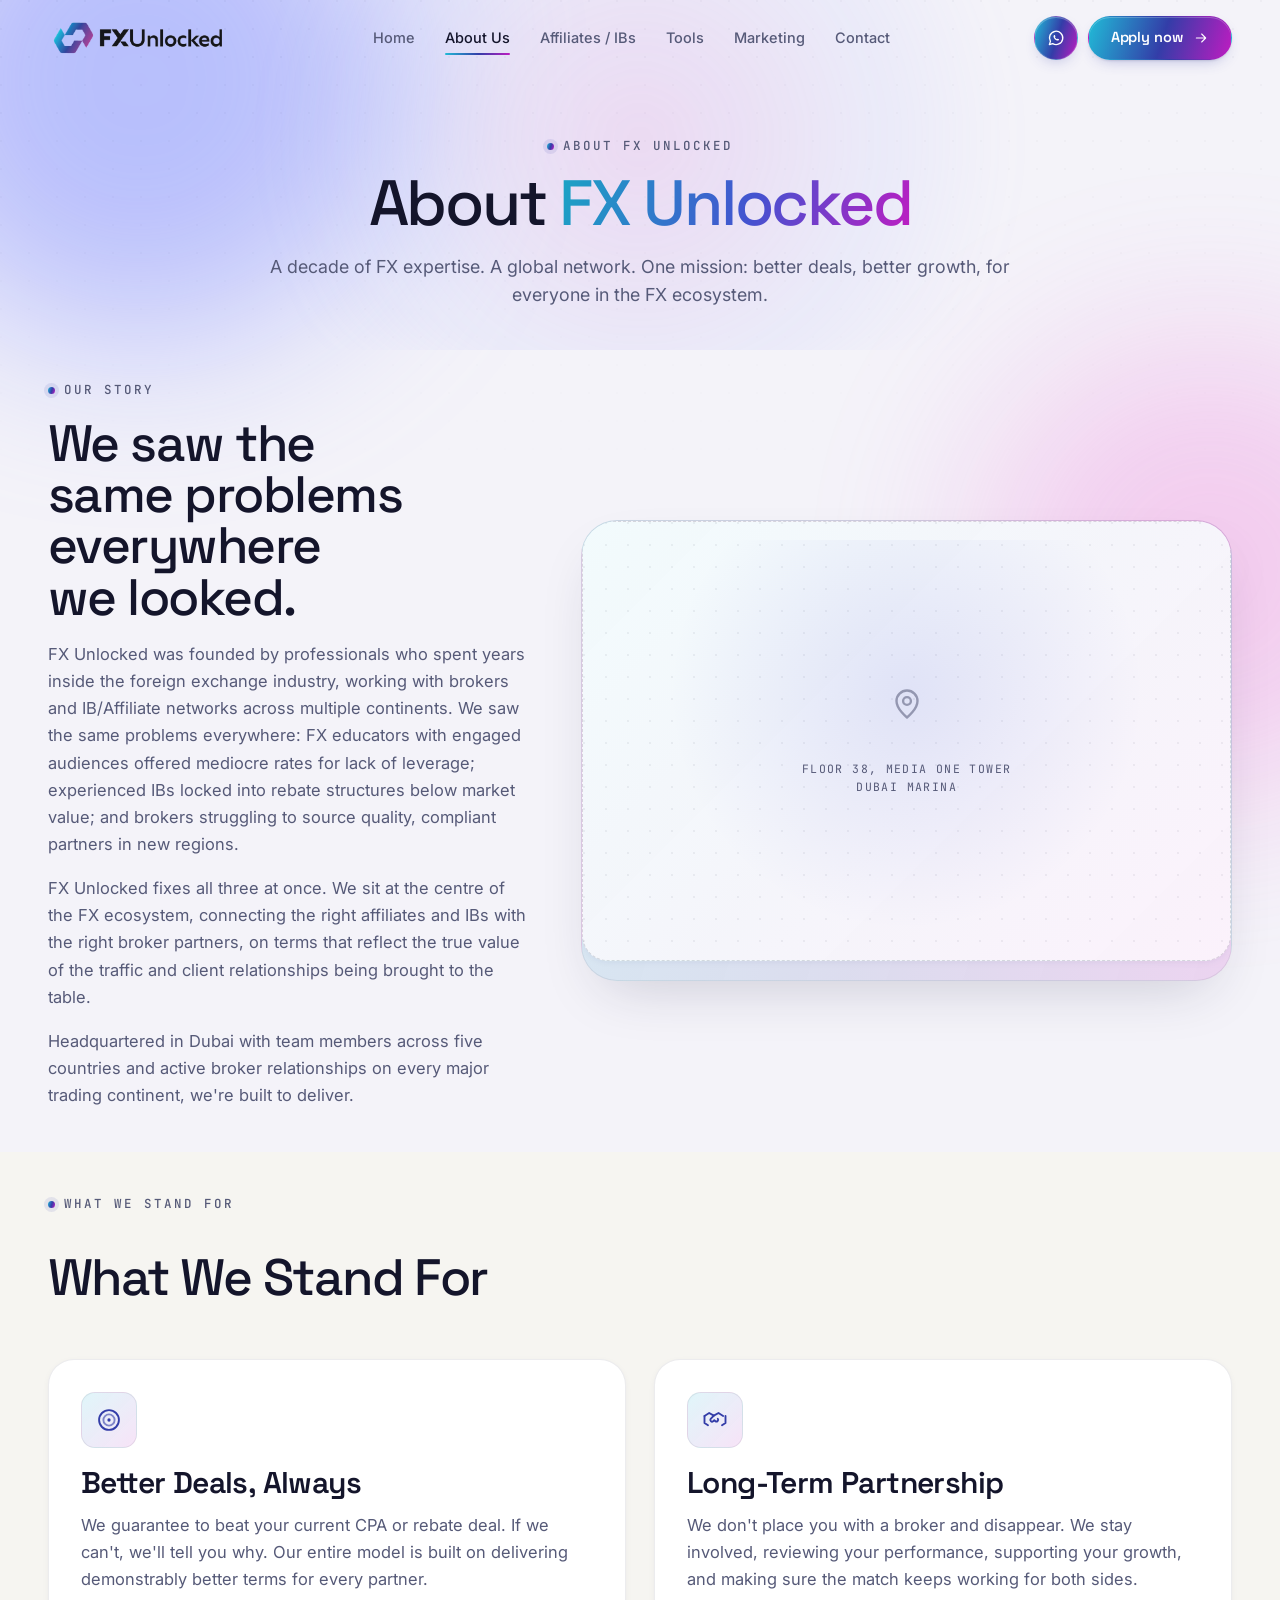
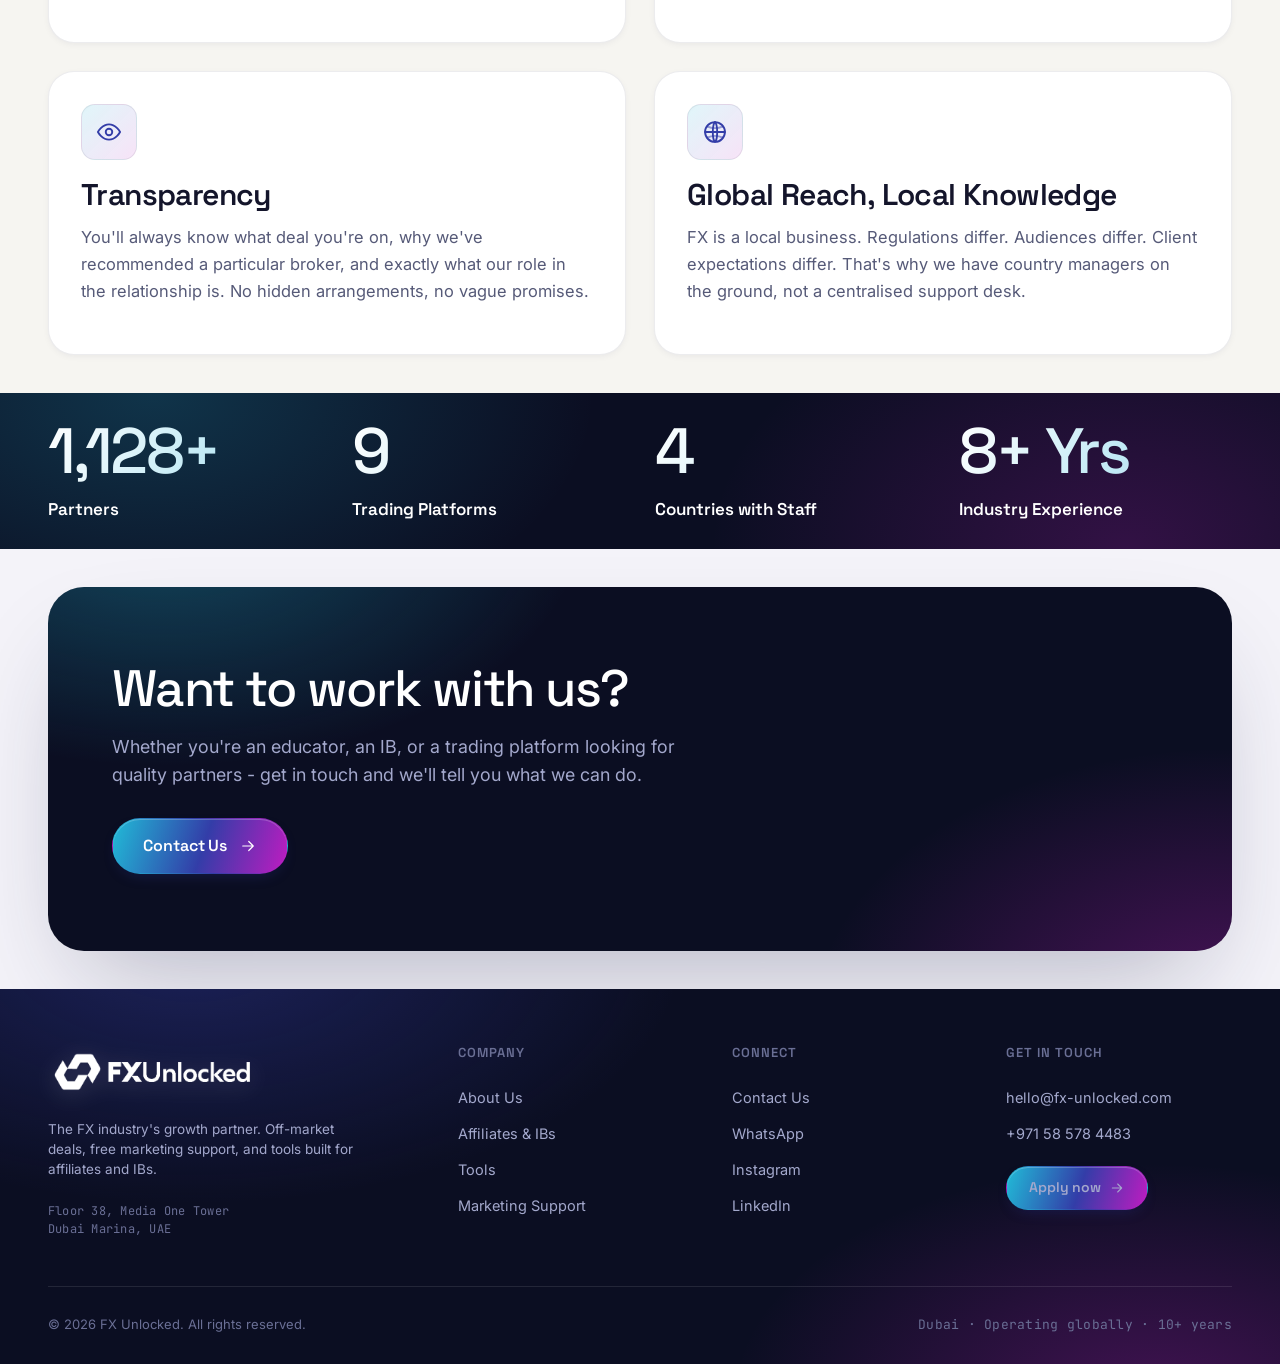
==== commit d17ff630: "style: make the partners/Who blush viewport-relative + stronger Was sized in fixed px anchored to th" ====
--- a/about-us.html
+++ b/about-us.html
@@ -12,7 +12,7 @@
 <link rel="icon" type="image/png" sizes="256x256" href="assets/favicon-256.png?v=202606121215" />
 <link rel="apple-touch-icon" sizes="180x180" href="assets/favicon-apple.png?v=202606121215" />
 <link rel="stylesheet" href="css/site.css?v=202606111300" />
-<link rel="stylesheet" href="css/pages.css?v=202606150615" />
+<link rel="stylesheet" href="css/pages.css?v=202606150700" />
 </head>
 <body data-page="about">
 
--- a/css/pages.css
+++ b/css/pages.css
@@ -382,7 +382,7 @@
      bottom-left warms the dead corner where the eye lands and carries
      the glow down into the "Who We Work With" section below. */
   background:
-    radial-gradient(680px 460px at -4% 118%, rgba(201,116,214,0.20), rgba(146,128,236,0.07) 46%, transparent 72%),
+    radial-gradient(62% 150% at -2% 120%, rgba(201,116,214,0.26), rgba(150,130,236,0.10) 42%, transparent 70%),
     radial-gradient(900px 220px at 50% -120px, rgba(120, 60, 180, 0.07), transparent 70%),
     radial-gradient(700px 200px at 30% -80px, rgba(58, 92, 220, 0.05), transparent 70%),
     var(--bg);
@@ -398,7 +398,7 @@
    all content (cards/text paint on top), no extra DOM, no blur filter. */
 #who {
   background:
-    radial-gradient(760px 540px at -5% -12%, rgba(201,116,214,0.17), rgba(146,128,236,0.06) 44%, transparent 70%);
+    radial-gradient(66% 150% at -2% -16%, rgba(201,116,214,0.20), rgba(150,130,236,0.08) 42%, transparent 70%);
 }
 .ic-partners-lbl {
   font-family: var(--mono);
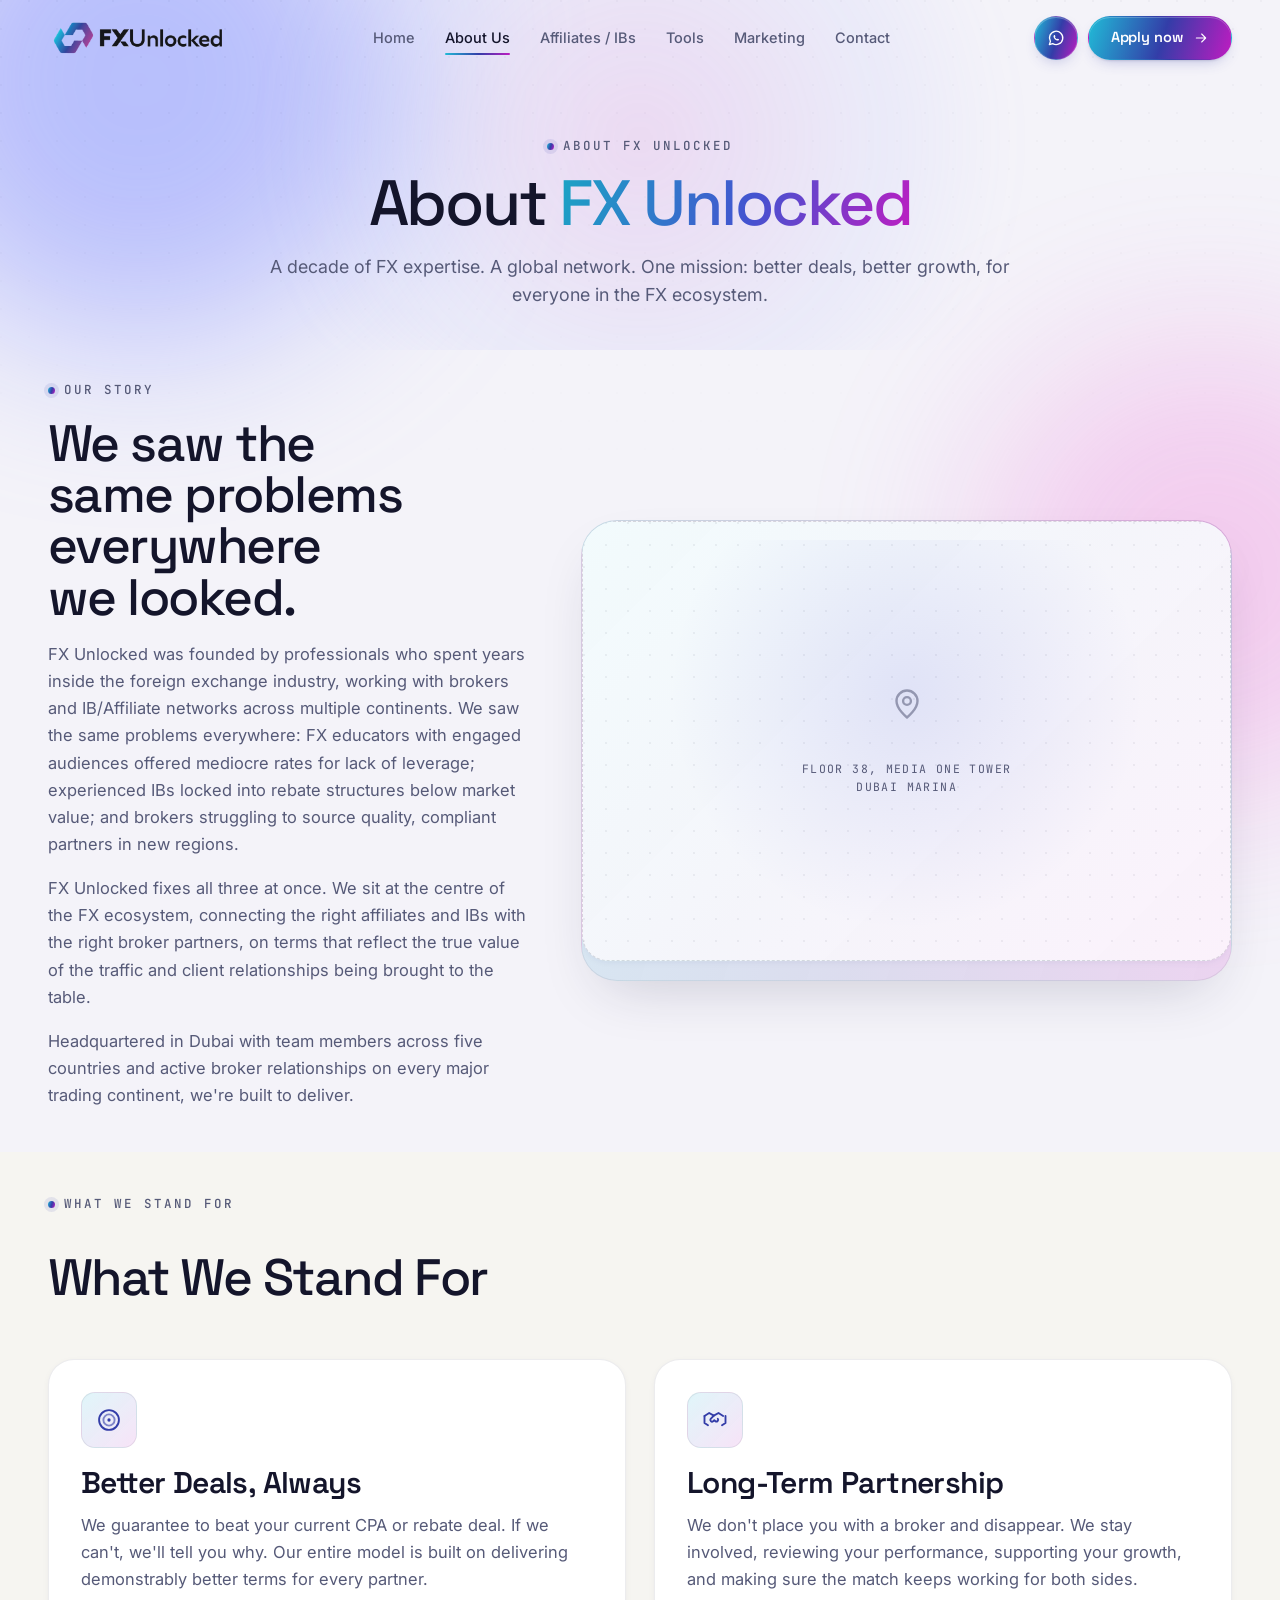
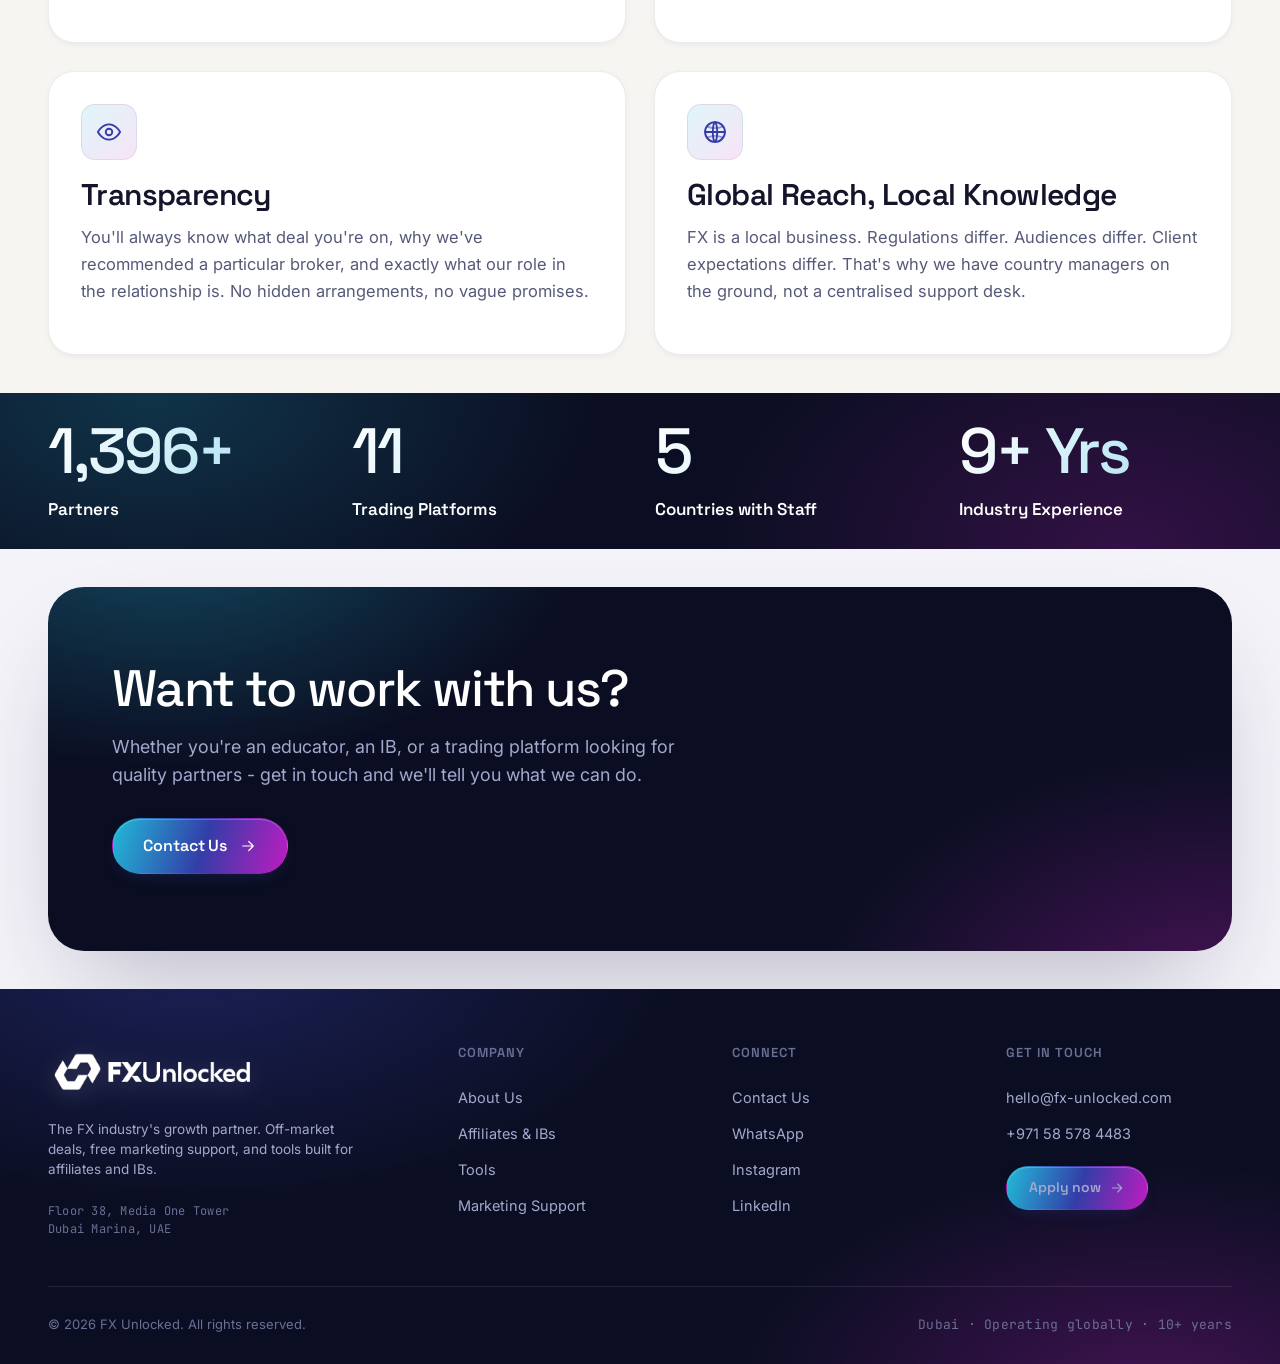
==== commit 788fa95d: "style: cut the white space in the partners strip (322px -> 244px band) Client: 'too much white space" ====
--- a/about-us.html
+++ b/about-us.html
@@ -12,7 +12,7 @@
 <link rel="icon" type="image/png" sizes="256x256" href="assets/favicon-256.png?v=202606121215" />
 <link rel="apple-touch-icon" sizes="180x180" href="assets/favicon-apple.png?v=202606121215" />
 <link rel="stylesheet" href="css/site.css?v=202606111300" />
-<link rel="stylesheet" href="css/pages.css?v=202606150700" />
+<link rel="stylesheet" href="css/pages.css?v=202606150720" />
 </head>
 <body data-page="about">
 
--- a/css/pages.css
+++ b/css/pages.css
@@ -365,11 +365,11 @@
    and a hairline divider on TOP and BELOW so the band reads as a
    deliberately framed showcase, not a loose line in the page flow. */
 .ic-partners {
-  /* Strip padding tightened further per client feedback — the band
-     felt like it had "too much grey space around" the logos. Cut
-     48 → 28 (−42%) on desktop. Internal label-to-logo gap also
-     reduced via .ic-partners .wrap below. */
-  padding: 28px 0;
+  /* Strip padding tightened repeatedly per client feedback — the band
+     kept reading as "too much white space around" the logos. Cut
+     48 → 28 → 14 on desktop. Internal label-to-logo gap + logo box
+     height also reduced (below) so the band hugs the logos. */
+  padding: 14px 0;
   /* No top border — the hero fades INTO this section via its ::after
      gradient, so a hard 1px line would re-introduce the "wall" we just
      killed. Bottom border keeps the partners strip framed from the
@@ -390,13 +390,16 @@
 .ic-partners .wrap {
   /* Gap between "Proud Partners Of" label and the IC logos cut
      44 → 24 (−45%) to match the tighter outer padding. */
-  display: flex; flex-direction: column; align-items: center; gap: 24px;
+  display: flex; flex-direction: column; align-items: center; gap: 14px;
 }
 /* Carry the partners-strip blush down into the top-left of "Who We Work
    With" so the left margin reads as a deliberate ambient glow rather
    than dead white space. Pure radial-gradient background → sits behind
    all content (cards/text paint on top), no extra DOM, no blur filter. */
 #who {
+  /* Pull the heading up under the partners strip — the inherited 38px
+     section top-padding added to the strip's white space. */
+  padding-top: 22px;
   background:
     radial-gradient(66% 150% at -2% -16%, rgba(201,116,214,0.20), rgba(150,130,236,0.08) 42%, transparent 70%);
 }
@@ -434,19 +437,19 @@
 .ic-logo {
   display: block;
   width: auto;
-  /* Bumped from 180 → 220 — slight size up so the partners callout
-     reads as more substantial alongside the bigger left/right gap
-     reduction. */
-  height: 220px;
+  /* 180 → 220 → 184. The 220 box carried so much baked-in transparent
+     padding (esp. IC Markets) that the logos floated in white space.
+     184 keeps them prominent while the band hugs them tighter. */
+  height: 184px;
   max-width: 100%;
   object-fit: contain;
   filter: grayscale(1) brightness(0.55) contrast(1.05);
 }
 @media (max-width: 1080px){
-  .ic-partners { padding: 36px 0; }
-  .ic-logo { height: 168px; }
+  .ic-partners { padding: 22px 0; }
+  .ic-logo { height: 150px; }
   .ic-partners-logos { gap: clamp(28px, 4vw, 60px); }
-  .ic-partners .wrap { gap: 36px; }
+  .ic-partners .wrap { gap: 22px; }
 }
 @media (max-width: 640px){
   /* Stack vertically on phones — flex-direction: column instead of
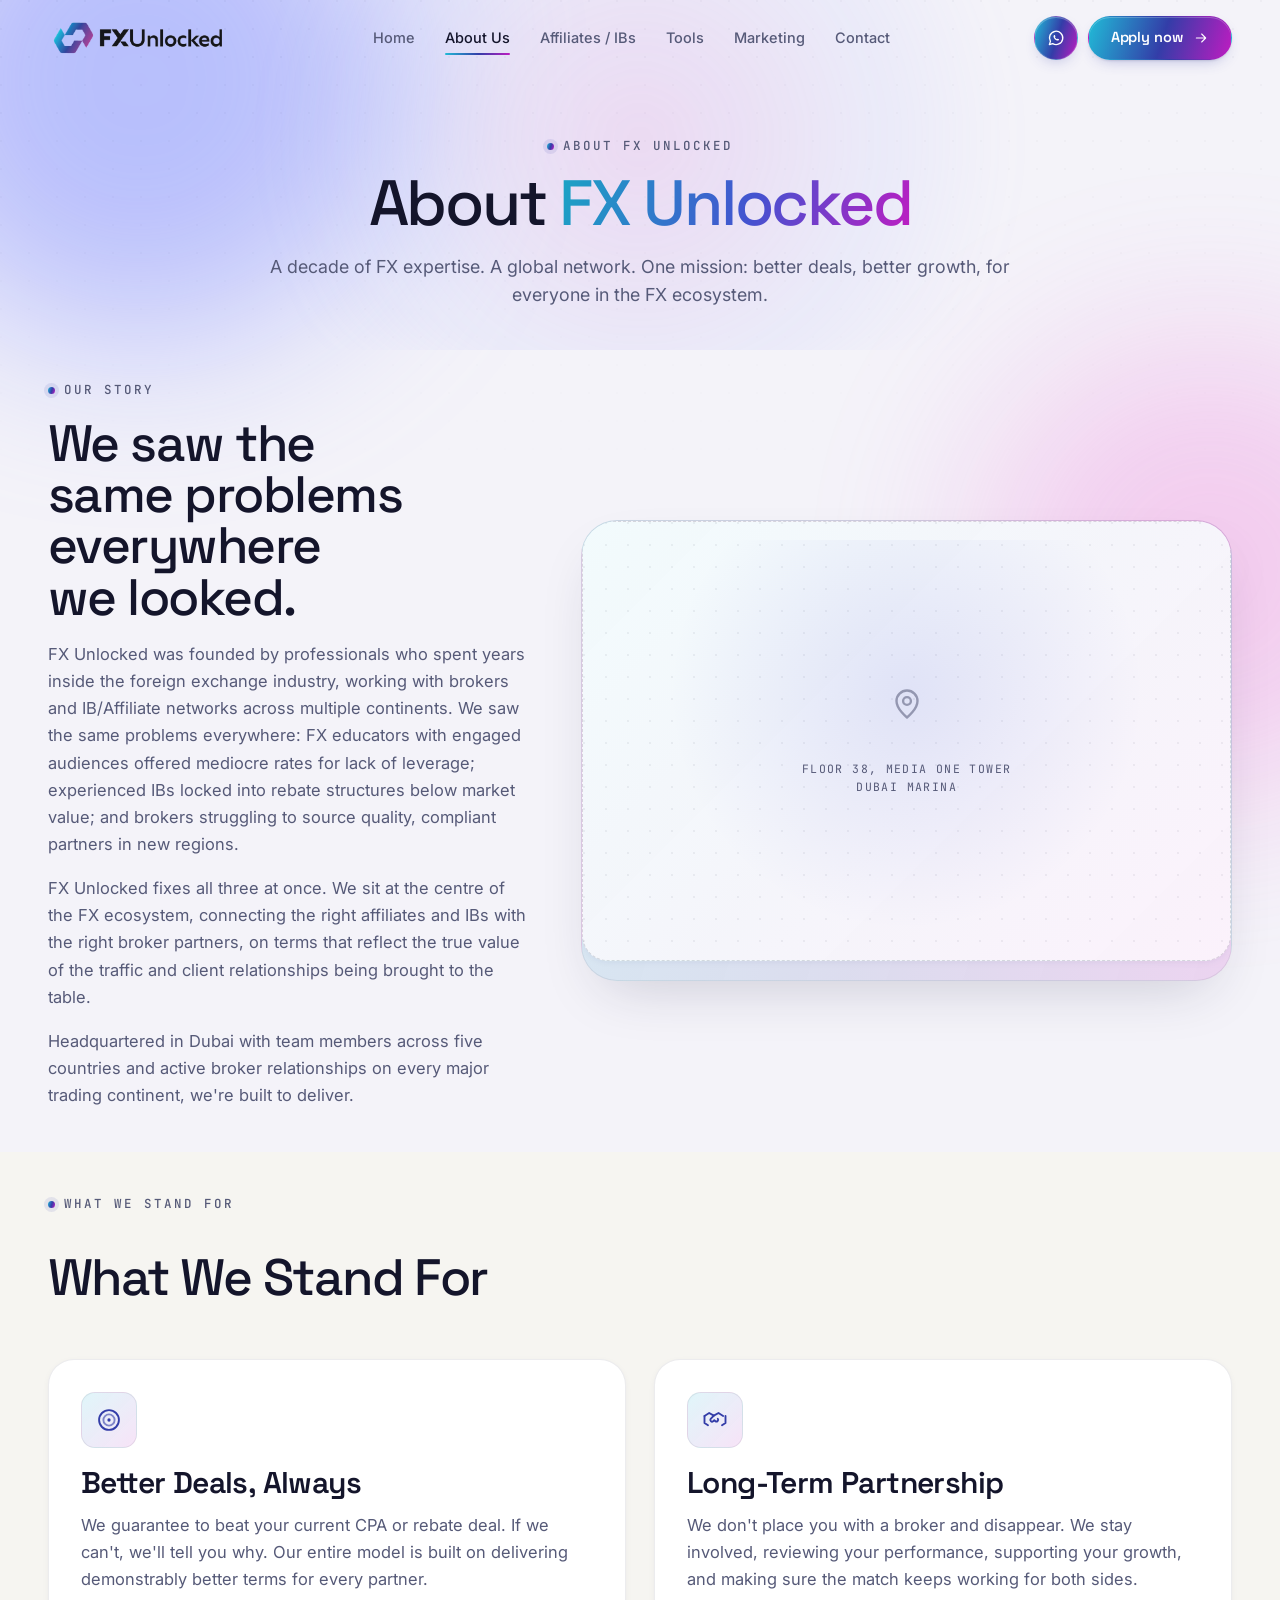
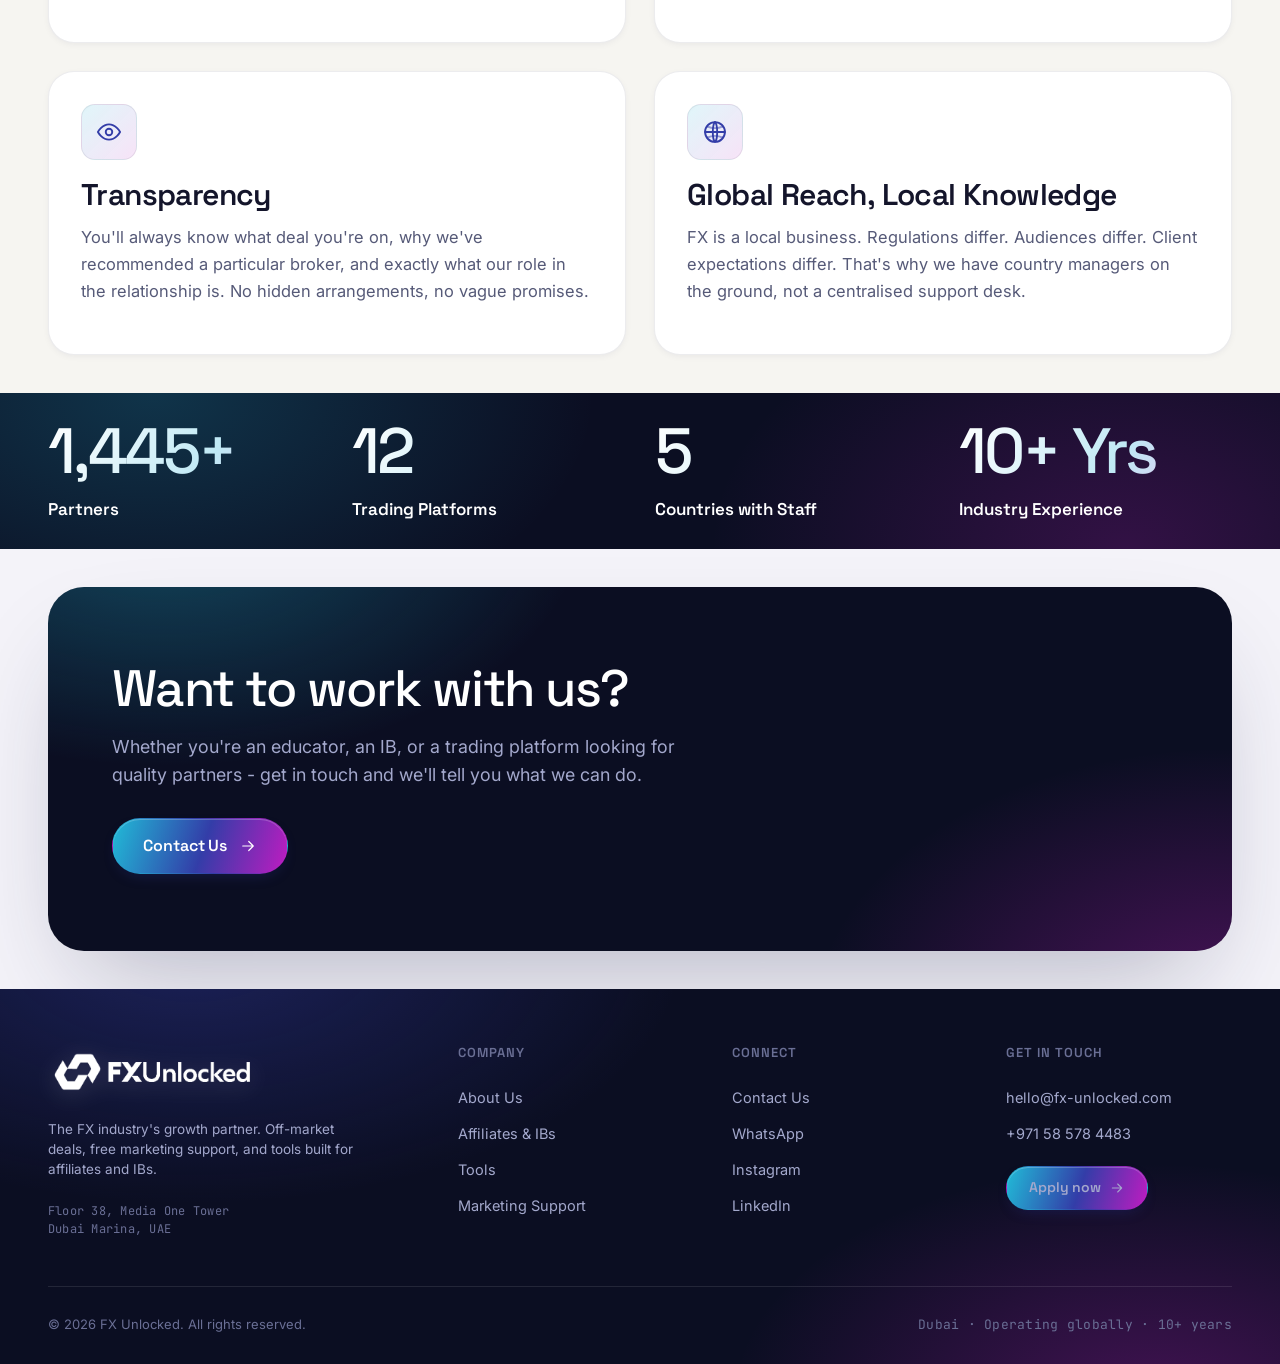
==== commit 76d7a09c: "feat(map): dark navy About band + choreographed world-map motion ABOUT SECTION The map sat as a dark" ====
--- a/about-us.html
+++ b/about-us.html
@@ -12,7 +12,7 @@
 <link rel="icon" type="image/png" sizes="256x256" href="assets/favicon-256.png?v=202606121215" />
 <link rel="apple-touch-icon" sizes="180x180" href="assets/favicon-apple.png?v=202606121215" />
 <link rel="stylesheet" href="css/site.css?v=202606111300" />
-<link rel="stylesheet" href="css/pages.css?v=202606150720" />
+<link rel="stylesheet" href="css/pages.css?v=202611031330" />
 </head>
 <body data-page="about">
 
--- a/css/pages.css
+++ b/css/pages.css
@@ -574,6 +574,74 @@
   .map-inline-halo { inset: -40px -60px -60px -50px; filter: blur(70px); }
 }
 
+/* ============ ABOUT — dark navy/purple band ============ */
+/* The world map used to sit as a dark card on a light (grey) section,
+   which read as dated. The whole section is now a navy + brand-aurora
+   band and the map's card dissolves into it, so the map and the section
+   share one continuous background. */
+.about-dark {
+  position: relative;
+  overflow: hidden;
+  color: var(--dark-ink);
+  background:
+    radial-gradient(1100px 640px at 82% 42%, rgba(74,87,216,0.32), transparent 60%),
+    radial-gradient(820px 520px at 98% 82%, rgba(191,28,193,0.22), transparent 62%),
+    radial-gradient(760px 520px at 54% 4%,  rgba(33,187,215,0.13), transparent 60%),
+    linear-gradient(162deg, #0e1234 0%, #0b0e24 56%, #0a0c1f 100%);
+}
+/* light text on the dark band */
+.about-dark .eyebrow { color: var(--dark-mute); }
+.about-dark .h2 { color: var(--dark-ink); }
+.about-dark .body { color: var(--dark-mute); }
+.about-dark .about-bullets .body { color: var(--dark-ink); }
+.about-dark .about-bullets li .ic { color: var(--cyan-2); }
+/* Dissolve the map card into the band: keep a dark backing so the faint
+   dots keep their contrast, drop the border / shadow / radius, then soft-
+   fade the edges so the panel melts into the navy instead of ending in a
+   hard rectangle — reads as one continuous background, not a card. The
+   backing navy matches the section base, so the fade is seamless. */
+.about-dark .map-inline-stage {
+  background: none;
+  border: none;
+  box-shadow: none;
+  border-radius: 0;
+  overflow: visible;
+  -webkit-mask-image:
+    linear-gradient(to right, transparent 0, #000 8%, #000 92%, transparent 100%),
+    linear-gradient(to bottom, transparent 0, #000 8%, #000 92%, transparent 100%);
+  -webkit-mask-composite: source-in;
+  mask-image:
+    linear-gradient(to right, transparent 0, #000 8%, #000 92%, transparent 100%),
+    linear-gradient(to bottom, transparent 0, #000 8%, #000 92%, transparent 100%);
+  mask-composite: intersect;
+}
+/* The backing lives on its own layer so the map intro can reveal it with
+   the same sonar sweep as the continents (worldmap.js sets --fx-reveal);
+   without JS or under reduced motion the mask is none and it just shows. */
+.about-dark .map-inline-stage::before {
+  content: "";
+  position: absolute; inset: 0;
+  pointer-events: none;
+  background:
+    radial-gradient(1200px 600px at 50% 30%, rgba(33,187,215,0.08), transparent 60%),
+    linear-gradient(180deg, #0d1130 0%, #0a0c20 100%);
+  -webkit-mask-image: var(--fx-reveal, none);
+  mask-image: var(--fx-reveal, none);
+}
+/* keep the dot-field above the backing layer */
+.about-dark .map-inline-stage > #worldMap { position: relative; }
+/* glow has to ADD light on a dark bg, not multiply it away */
+.about-dark .map-inline-halo { mix-blend-mode: screen; opacity: 0.9; }
+/* give the map more room now it isn't boxed in */
+.about-dark .split { grid-template-columns: minmax(0, 1fr) minmax(0, 1.55fr); }
+.about-dark .map-inline { min-height: clamp(460px, 40vw, 600px); }
+@media (max-width: 900px){
+  .about-dark .split { grid-template-columns: 1fr; }
+  /* the desktop min-height above outranks the base mobile reset and
+     left dead space around the stacked map */
+  .about-dark .map-inline { min-height: 0; }
+}
+
 /* ============ WORLD MAP SECTION ============ */
 .map-wrap {
   background: var(--dark); border-radius: var(--r-xl);
@@ -720,6 +788,41 @@
   .hq-ring-spin, .hq-pulse, .traveler, .star.tw { animation: none; }
   .arc { animation: none; stroke-dashoffset: 0; }
 }
+
+/* ---- map motion layer (worldmap.js) ---- */
+/* The network (arcs, pulses, offices, labels, HUD) runs on its own
+   <svg> over the dot field. will-change gives it a compositor layer so
+   pulses and ripples never repaint the ~3,000 continent dots below. */
+.fx-map-fg {
+  position: absolute; inset: 0;
+  width: 100%; height: 100%;
+  overflow: visible;
+  pointer-events: none;
+  will-change: transform;
+}
+/* JS now drives these — switch off the old CSS loops. The arc's resting
+   state must be "fully drawn": the base .arc rule hides it (dashoffset
+   1200) and relied on the old animation to reveal it. */
+.fx-live .arc { animation: none; stroke-dasharray: none; stroke-dashoffset: 0; }
+.fx-live .hq-pulse { animation: none; }
+/* offices breathe out of phase (--d is set per office by the JS) */
+.fx-live .city-glow { animation: fxBreathe 5.8s ease-in-out infinite; animation-delay: var(--d, 0s); }
+@keyframes fxBreathe { 0%, 100% { opacity: 0.74; } 50% { opacity: 1; } }
+.fx-wave { fill: url(#fxWaveGrad); }
+.fx-trail,
+.fx-trail-glow { fill: none; stroke-linecap: round; stroke-linejoin: round; }
+.fx-trail { stroke-width: 1.7; }
+.fx-trail-glow { stroke-width: 5; opacity: 0.3; }
+.fx-comet-glow { fill: url(#travelPulse); }
+.fx-comet-core { fill: #fff; }
+.fx-ripple { fill: none; stroke: rgba(170, 210, 255, 0.85); stroke-width: 1.2; }
+.fx-live-dot { fill: #54e0a6; animation: fxLive 2.4s ease-in-out infinite; }
+@keyframes fxLive { 0%, 100% { opacity: 1; } 50% { opacity: 0.25; } }
+/* offscreen / hidden tab: freeze the CSS loops along with the rAF loop */
+.fx-paused .star.tw,
+.fx-paused .hq-ring-spin,
+.fx-paused .city-glow,
+.fx-paused .fx-live-dot { animation-play-state: paused; }
 
 /* ============ HOW IT WORKS ============ */
 .steps { display: grid; grid-template-columns: repeat(3,1fr); gap: 28px; position: relative; }
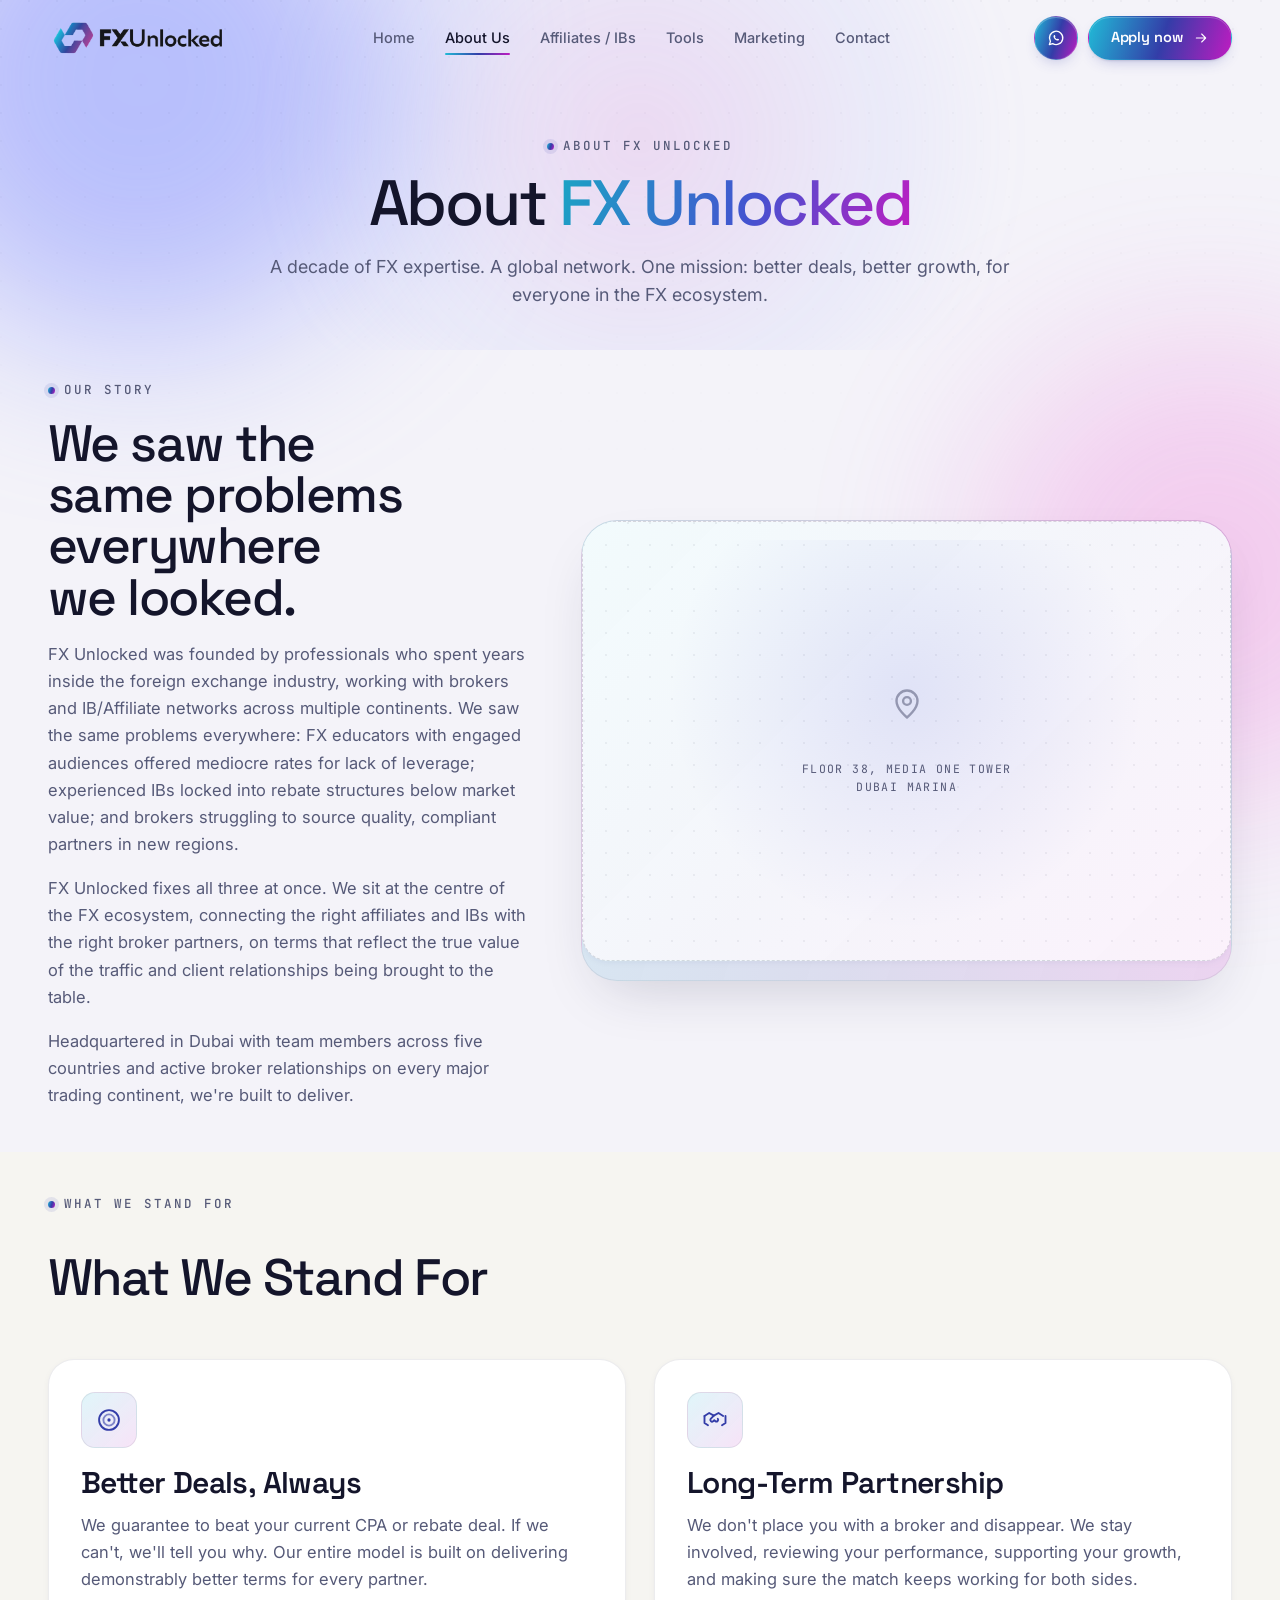
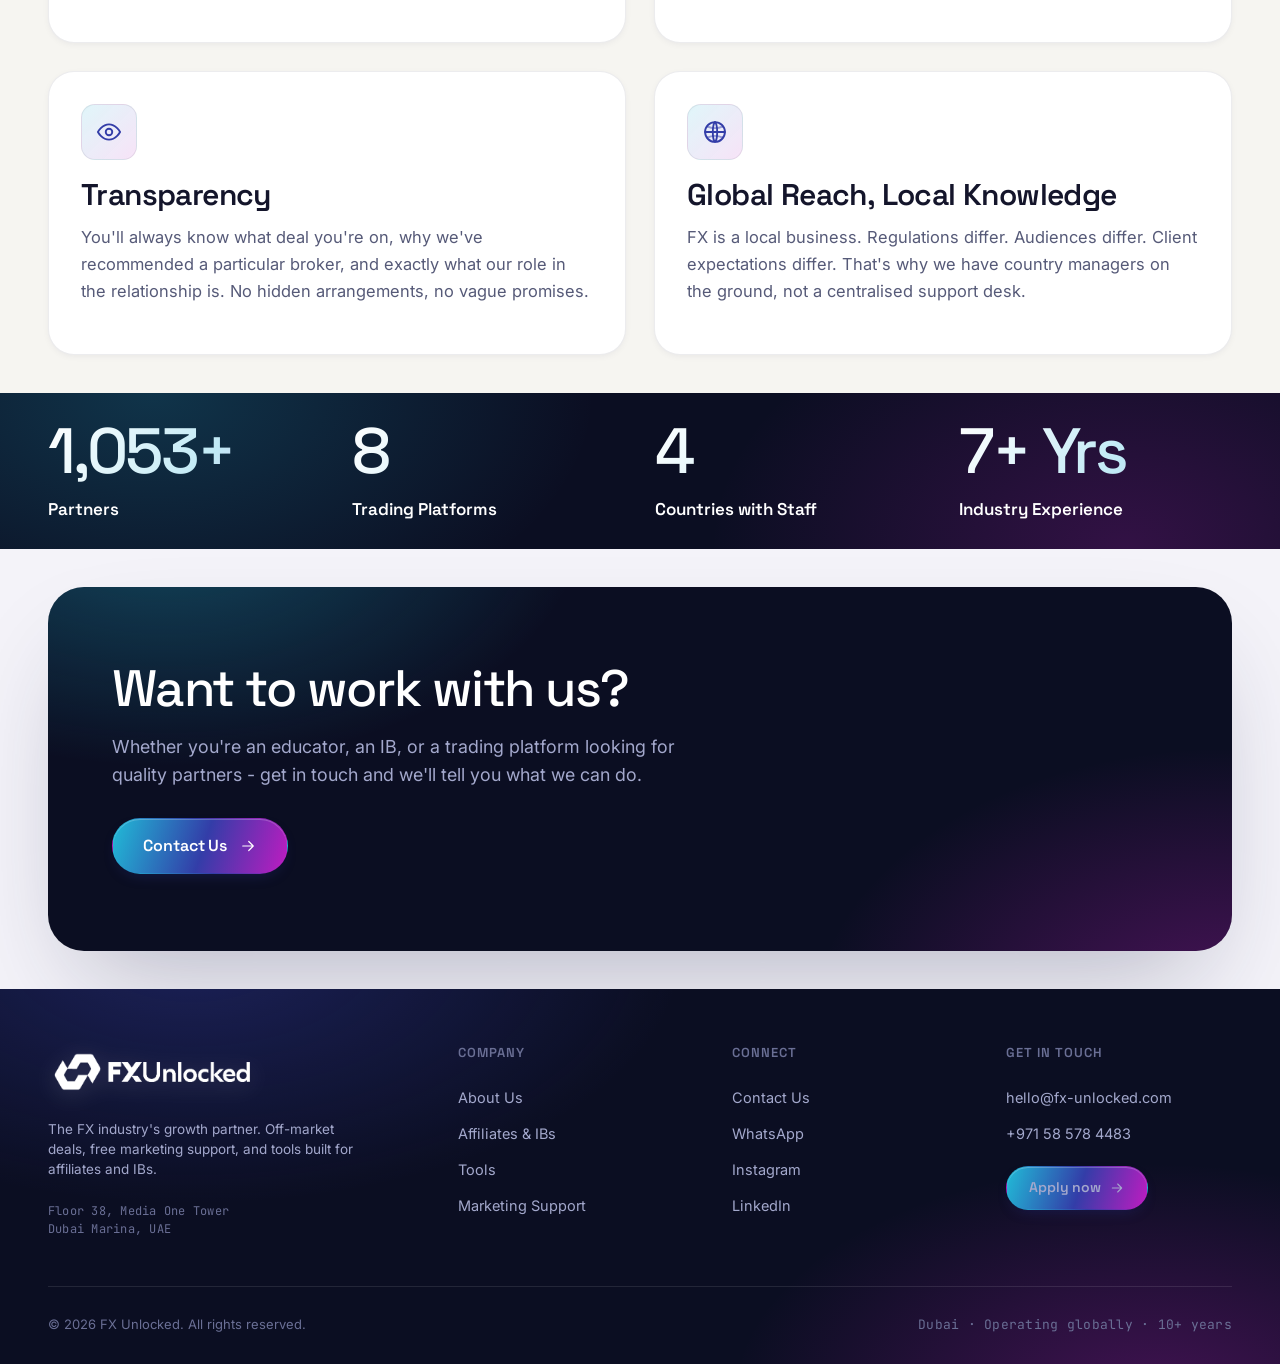
==== commit 93a68329: "style: run About + stats as one continuous navy band The stat band painted its own var(--dark) navy " ====
--- a/about-us.html
+++ b/about-us.html
@@ -12,7 +12,7 @@
 <link rel="icon" type="image/png" sizes="256x256" href="assets/favicon-256.png?v=202606121215" />
 <link rel="apple-touch-icon" sizes="180x180" href="assets/favicon-apple.png?v=202606121215" />
 <link rel="stylesheet" href="css/site.css?v=202606111300" />
-<link rel="stylesheet" href="css/pages.css?v=202611031330" />
+<link rel="stylesheet" href="css/pages.css?v=202611031400" />
 </head>
 <body data-page="about">
 
--- a/css/pages.css
+++ b/css/pages.css
@@ -589,6 +589,27 @@
     radial-gradient(760px 520px at 54% 4%,  rgba(33,187,215,0.13), transparent 60%),
     linear-gradient(162deg, #0e1234 0%, #0b0e24 56%, #0a0c1f 100%);
 }
+/* On the homepage, About and the stat band below it sit inside one
+   .dark-band. Each used to paint its own near-identical navy (the stat
+   band's cyan glow sat right on the join), so they read as two slabs with
+   a seam. The band now paints a single background across both, with the
+   glows re-placed for the taller block: indigo behind the map, cyan and
+   magenta under the stats. */
+.dark-band {
+  position: relative;
+  overflow: hidden;
+  background:
+    radial-gradient(1100px 640px at 82% 32%, rgba(74,87,216,0.32), transparent 60%),
+    radial-gradient(900px 560px at 97% 94%, rgba(191,28,193,0.24), transparent 62%),
+    radial-gradient(760px 520px at 54% 2%,  rgba(33,187,215,0.13), transparent 60%),
+    radial-gradient(720px 420px at 4% 98%,  rgba(33,187,215,0.12), transparent 65%),
+    linear-gradient(168deg, #0e1234 0%, #0b0e24 55%, #0a0c1f 100%);
+}
+/* Transparent inside the band so the one background runs through; the
+   map halo may bleed down into the stats instead of being cut at the join. */
+.dark-band > .about-dark { background: none; overflow: visible; }
+.dark-band > .stat-band { background: none; }
+.dark-band > .stat-band::before { display: none; }
 /* light text on the dark band */
 .about-dark .eyebrow { color: var(--dark-mute); }
 .about-dark .h2 { color: var(--dark-ink); }
